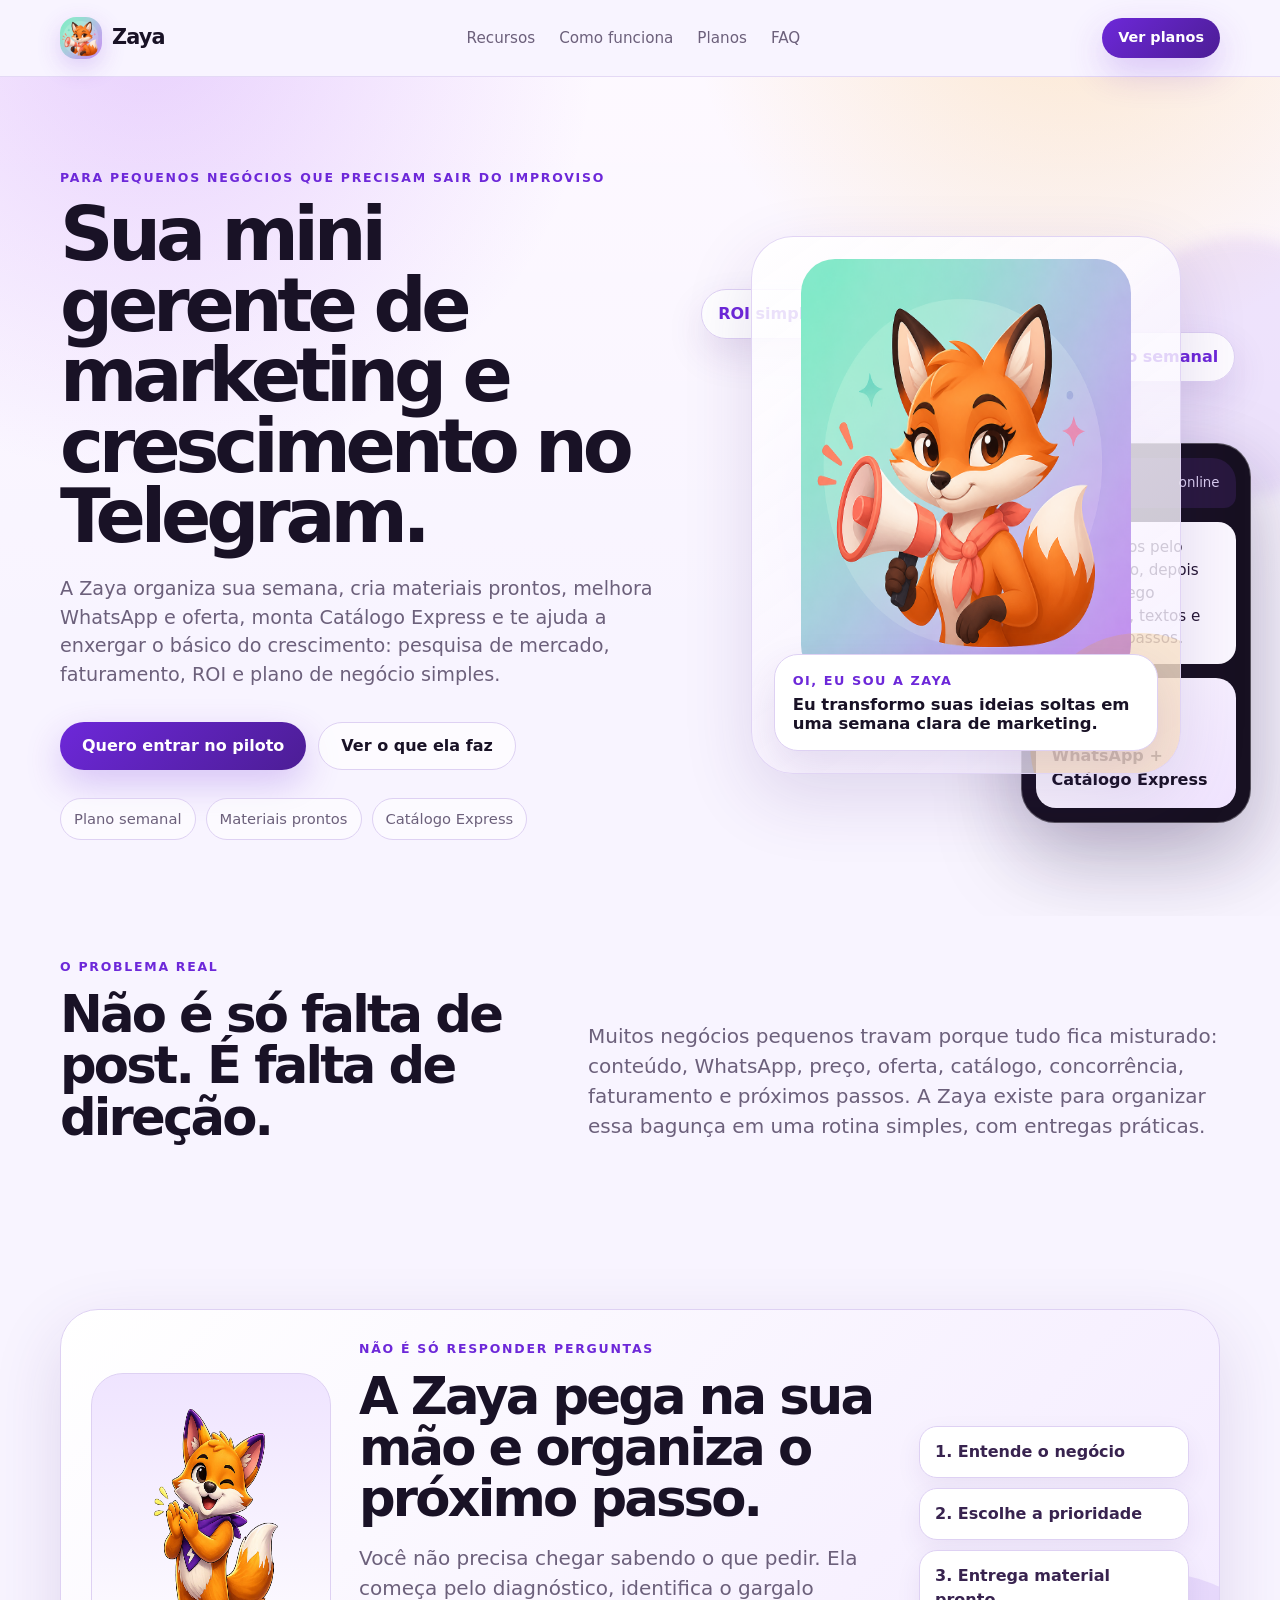
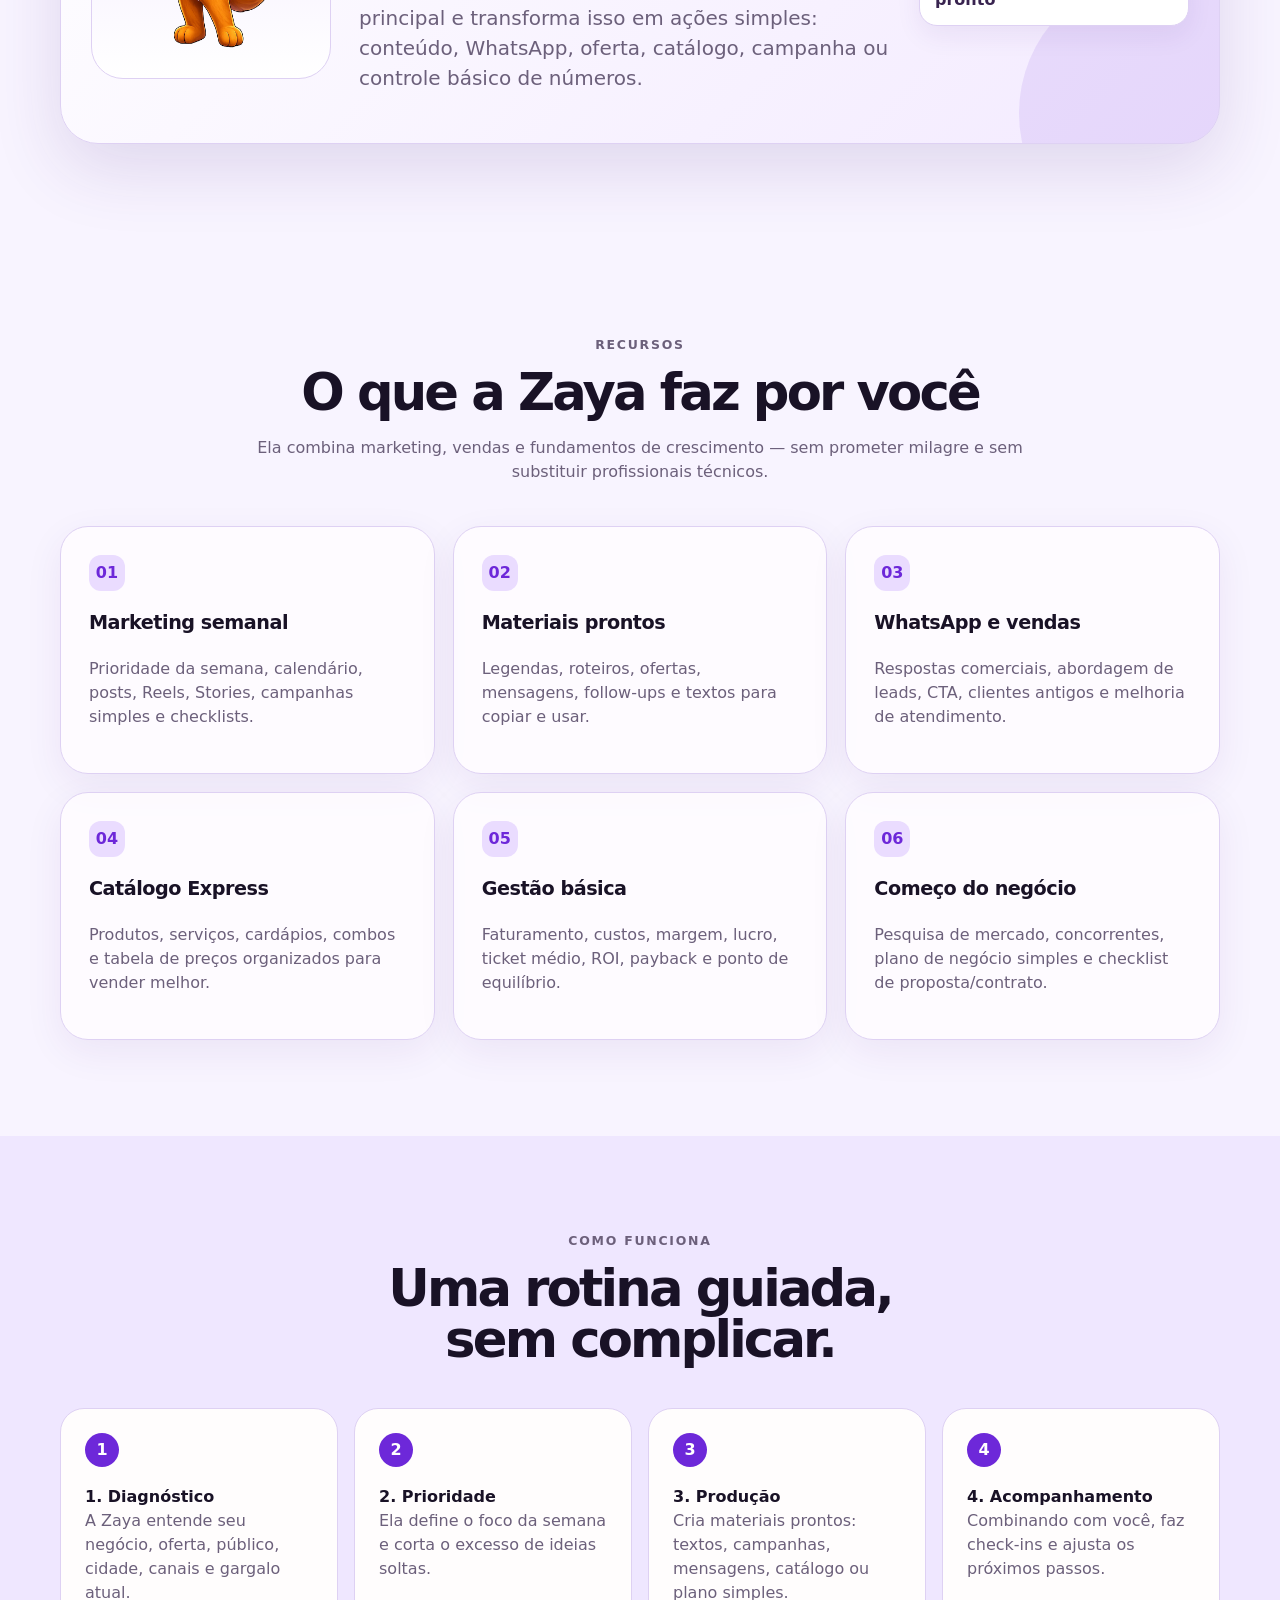
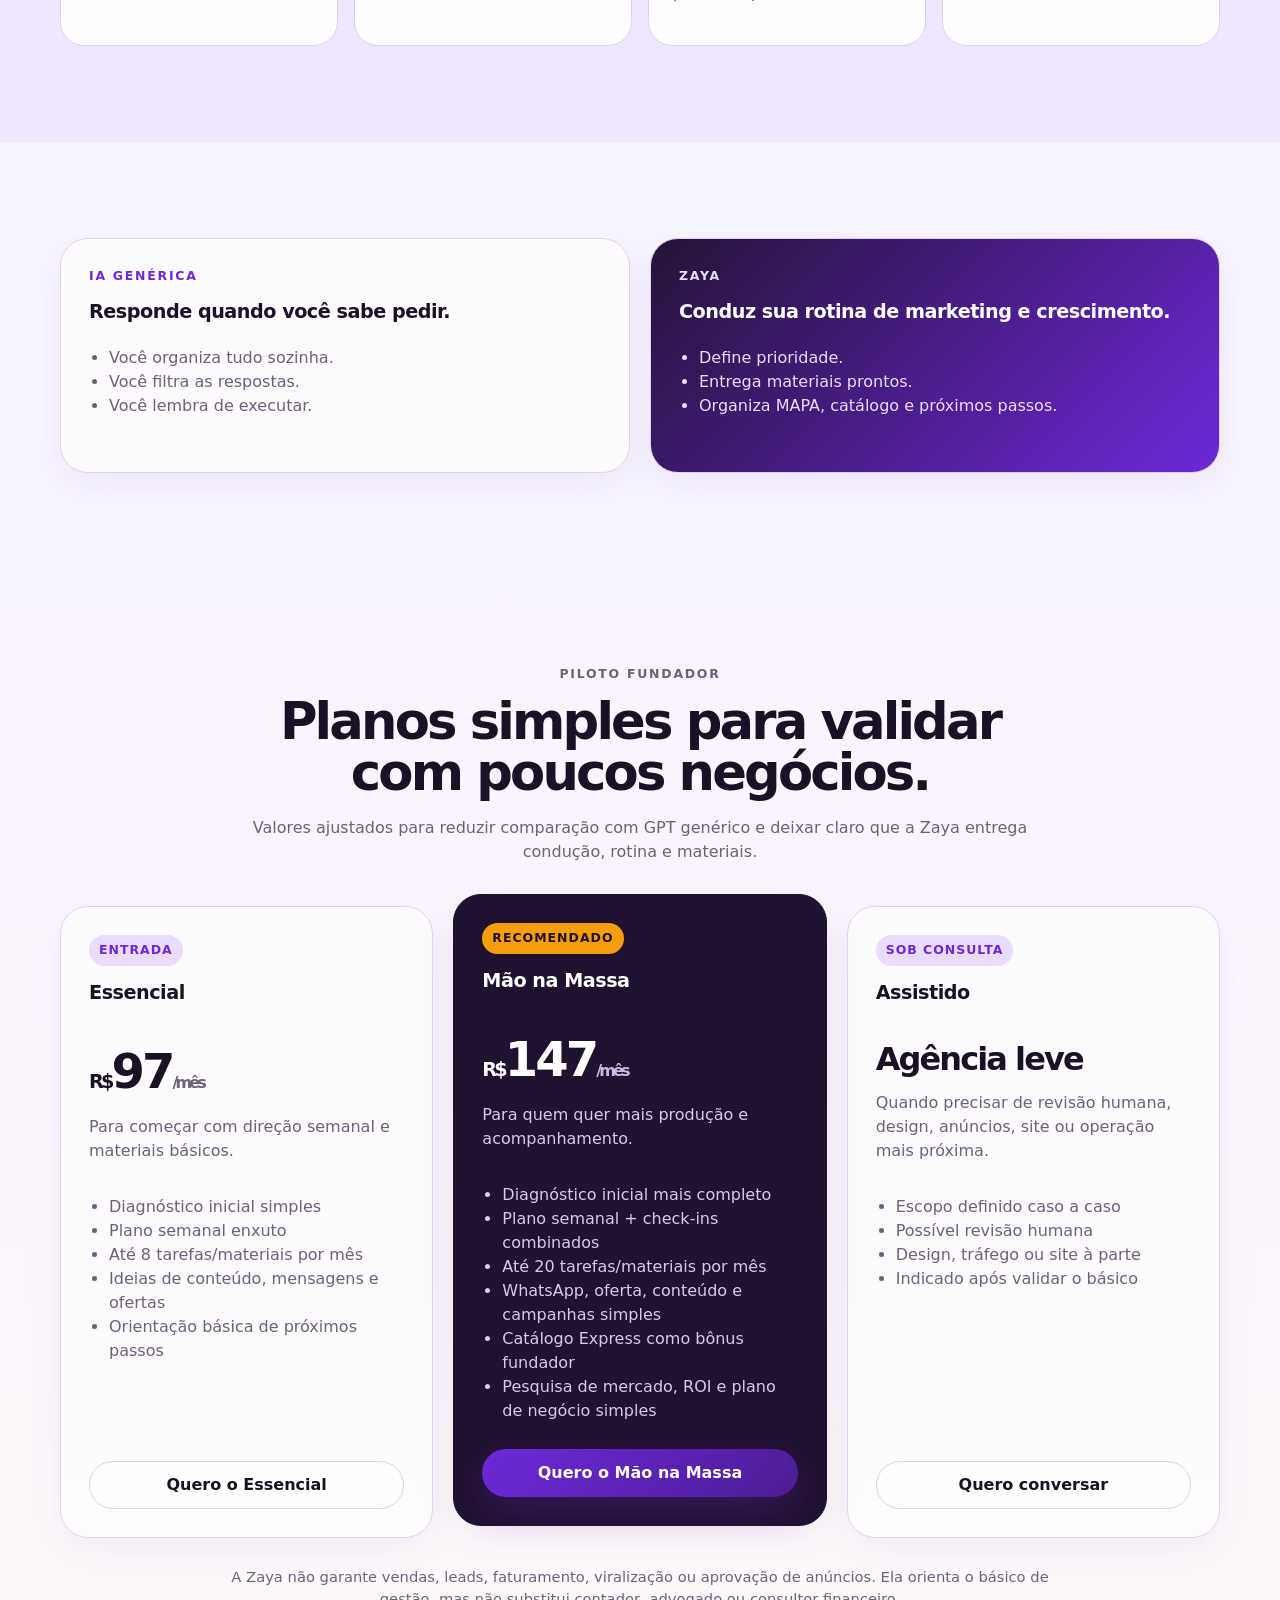
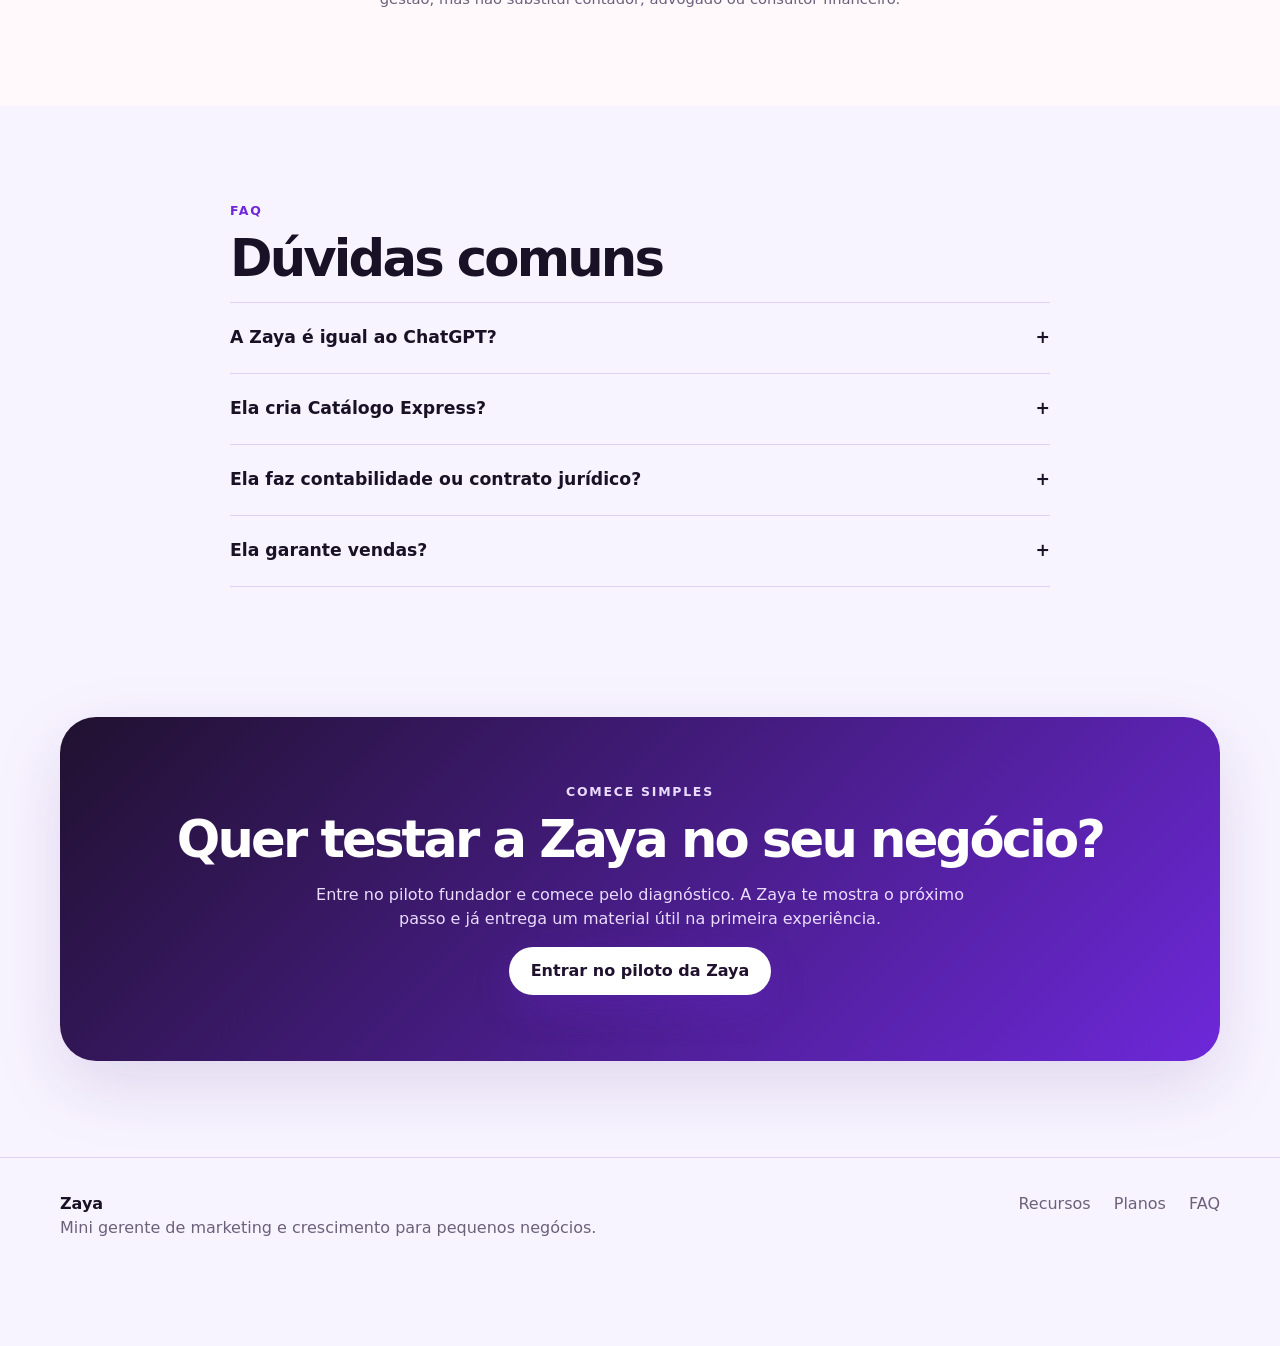
==== index.html @ c94f5b3f "V2 roxa com mascote Zaya" ====
<!doctype html>
<html lang="pt-BR">
<head>
  <meta charset="utf-8">
  <meta name="viewport" content="width=device-width, initial-scale=1">
  <title>Zaya | Mini gerente de marketing e crescimento</title>
  <meta name="description" content="Zaya é uma mini gerente de marketing e crescimento no Telegram para pequenos negócios: marketing semanal, materiais prontos, Catálogo Express, pesquisa de mercado, ROI, plano de negócio e próximos passos.">
  <meta name="robots" content="index, follow, max-image-preview:large">
  <link rel="canonical" href="https://zaya.agenciacavalheri.com.br/">
  <meta name="theme-color" content="#f7f2ff">
  <meta property="og:type" content="website">
  <meta property="og:title" content="Zaya | Mini gerente de marketing e crescimento">
  <meta property="og:description" content="Uma rotina guiada de marketing, vendas e crescimento para pequenos negócios — direto no Telegram.">
  <meta property="og:url" content="https://zaya.agenciacavalheri.com.br/">
  <meta property="og:image" content="https://zaya.agenciacavalheri.com.br/assets/zaya-avatar-raposa.png">
  <link rel="preload" href="styles.css" as="style">
  <link rel="stylesheet" href="styles.css">
  <script type="application/ld+json">
  {
    "@context": "https://schema.org",
    "@type": "Service",
    "name": "Zaya",
    "serviceType": "Mini gerente de marketing e crescimento para pequenos negócios",
    "provider": {"@type": "Organization", "name": "Agência Cavalheri"},
    "areaServed": "Brasil",
    "description": "Rotina guiada de marketing e crescimento no Telegram, com plano semanal, materiais prontos, Catálogo Express, pesquisa de mercado, ROI e plano de negócio simples.",
    "offers": [
      {"@type": "Offer", "name": "Zaya Essencial", "price": "97", "priceCurrency": "BRL", "category": "Assinatura mensal"},
      {"@type": "Offer", "name": "Zaya Mão na Massa", "price": "147", "priceCurrency": "BRL", "category": "Assinatura mensal"}
    ]
  }
  </script>
</head>
<body>
  <a class="skip-link" href="#conteudo">Pular para o conteúdo</a>

  <header class="header" data-header>
    <div class="shell nav">
      <a class="brand" href="#hero" aria-label="Zaya">
        <img src="assets/zaya-avatar-raposa.png" alt="Mascote da Zaya" width="42" height="42">
        <span>Zaya</span>
      </a>
      <nav class="desktop-nav" aria-label="Navegação principal">
        <a href="#recursos">Recursos</a>
        <a href="#como-funciona">Como funciona</a>
        <a href="#planos">Planos</a>
        <a href="#faq">FAQ</a>
      </nav>
      <a class="btn btn-small" href="#planos">Ver planos</a>
    </div>
  </header>

  <main id="conteudo">
    <section id="hero" class="hero section">
      <div class="shell hero-grid">
        <div class="hero-copy">
          <p class="eyebrow">Para pequenos negócios que precisam sair do improviso</p>
          <h1>Sua mini gerente de marketing e crescimento no Telegram.</h1>
          <p class="lead">A Zaya organiza sua semana, cria materiais prontos, melhora WhatsApp e oferta, monta Catálogo Express e te ajuda a enxergar o básico do crescimento: pesquisa de mercado, faturamento, ROI e plano de negócio simples.</p>
          <div class="actions">
            <a class="btn" href="#planos">Quero entrar no piloto</a>
            <a class="btn ghost" href="#recursos">Ver o que ela faz</a>
          </div>
          <div class="proof-row" aria-label="Diferenciais principais">
            <span>Plano semanal</span>
            <span>Materiais prontos</span>
            <span>Catálogo Express</span>
          </div>
        </div>

        <div class="product-card mascot-hero" aria-label="Zaya explicando como funciona">
          <div class="mascot-orbit" aria-hidden="true"></div>
          <div class="mascot-card">
            <img src="assets/zaya-avatar-raposa.png" alt="Mascote da Zaya, mini gerente de marketing" width="420" height="420">
            <div class="speech-card">
              <span>Oi, eu sou a Zaya</span>
              <strong>Eu transformo suas ideias soltas em uma semana clara de marketing.</strong>
            </div>
          </div>
          <div class="phone-frame mini-phone">
            <div class="phone-top"><span></span><strong>Zaya</strong><small>online</small></div>
            <div class="chat-bubble bot">Começamos pelo diagnóstico, depois eu te entrego prioridade, textos e próximos passos.</div>
            <div class="mini-panel">
              <p>Esta semana</p>
              <strong>Oferta + WhatsApp + Catálogo Express</strong>
            </div>
          </div>
          <div class="floating-pill one">ROI simples</div>
          <div class="floating-pill two">Plano semanal</div>
        </div>
      </div>
    </section>

    <section class="section problem">
      <div class="shell split">
        <div>
          <p class="eyebrow">O problema real</p>
          <h2>Não é só falta de post. É falta de direção.</h2>
        </div>
        <p class="section-text">Muitos negócios pequenos travam porque tudo fica misturado: conteúdo, WhatsApp, preço, oferta, catálogo, concorrência, faturamento e próximos passos. A Zaya existe para organizar essa bagunça em uma rotina simples, com entregas práticas.</p>
      </div>
    </section>

    <section class="section zaya-guide" aria-label="Zaya conduzindo o processo">
      <div class="shell guide-card">
        <div class="guide-mascot">
          <img src="assets/zaya-mascote-transparente.png" alt="Zaya apontando os próximos passos" width="280" height="280">
        </div>
        <div>
          <p class="eyebrow">Não é só responder perguntas</p>
          <h2>A Zaya pega na sua mão e organiza o próximo passo.</h2>
          <p class="section-text">Você não precisa chegar sabendo o que pedir. Ela começa pelo diagnóstico, identifica o gargalo principal e transforma isso em ações simples: conteúdo, WhatsApp, oferta, catálogo, campanha ou controle básico de números.</p>
        </div>
        <div class="guide-list">
          <span>1. Entende o negócio</span>
          <span>2. Escolhe a prioridade</span>
          <span>3. Entrega material pronto</span>
        </div>
      </div>
    </section>

    <section id="recursos" class="section">
      <div class="shell">
        <div class="section-head">
          <p class="eyebrow">Recursos</p>
          <h2>O que a Zaya faz por você</h2>
          <p>Ela combina marketing, vendas e fundamentos de crescimento — sem prometer milagre e sem substituir profissionais técnicos.</p>
        </div>
        <div class="feature-grid">
          <article><span>01</span><h3>Marketing semanal</h3><p>Prioridade da semana, calendário, posts, Reels, Stories, campanhas simples e checklists.</p></article>
          <article><span>02</span><h3>Materiais prontos</h3><p>Legendas, roteiros, ofertas, mensagens, follow-ups e textos para copiar e usar.</p></article>
          <article><span>03</span><h3>WhatsApp e vendas</h3><p>Respostas comerciais, abordagem de leads, CTA, clientes antigos e melhoria de atendimento.</p></article>
          <article><span>04</span><h3>Catálogo Express</h3><p>Produtos, serviços, cardápios, combos e tabela de preços organizados para vender melhor.</p></article>
          <article><span>05</span><h3>Gestão básica</h3><p>Faturamento, custos, margem, lucro, ticket médio, ROI, payback e ponto de equilíbrio.</p></article>
          <article><span>06</span><h3>Começo do negócio</h3><p>Pesquisa de mercado, concorrentes, plano de negócio simples e checklist de proposta/contrato.</p></article>
        </div>
      </div>
    </section>

    <section id="como-funciona" class="section soft">
      <div class="shell">
        <div class="section-head narrow">
          <p class="eyebrow">Como funciona</p>
          <h2>Uma rotina guiada, sem complicar.</h2>
        </div>
        <div class="timeline">
          <div><strong>1. Diagnóstico</strong><p>A Zaya entende seu negócio, oferta, público, cidade, canais e gargalo atual.</p></div>
          <div><strong>2. Prioridade</strong><p>Ela define o foco da semana e corta o excesso de ideias soltas.</p></div>
          <div><strong>3. Produção</strong><p>Cria materiais prontos: textos, campanhas, mensagens, catálogo ou plano simples.</p></div>
          <div><strong>4. Acompanhamento</strong><p>Combinando com você, faz check-ins e ajusta os próximos passos.</p></div>
        </div>
      </div>
    </section>

    <section class="section compare-section">
      <div class="shell compare-grid">
        <div class="compare-card muted">
          <p class="eyebrow">IA genérica</p>
          <h3>Responde quando você sabe pedir.</h3>
          <ul>
            <li>Você organiza tudo sozinha.</li>
            <li>Você filtra as respostas.</li>
            <li>Você lembra de executar.</li>
          </ul>
        </div>
        <div class="compare-card accent">
          <p class="eyebrow">Zaya</p>
          <h3>Conduz sua rotina de marketing e crescimento.</h3>
          <ul>
            <li>Define prioridade.</li>
            <li>Entrega materiais prontos.</li>
            <li>Organiza MAPA, catálogo e próximos passos.</li>
          </ul>
        </div>
      </div>
    </section>

    <section id="planos" class="section plans">
      <div class="shell">
        <div class="section-head">
          <p class="eyebrow">Piloto fundador</p>
          <h2>Planos simples para validar com poucos negócios.</h2>
          <p>Valores ajustados para reduzir comparação com GPT genérico e deixar claro que a Zaya entrega condução, rotina e materiais.</p>
        </div>
        <div class="pricing-grid">
          <article class="price-card">
            <p class="tag">Entrada</p>
            <h3>Essencial</h3>
            <p class="price"><span>R$</span>97<small>/mês</small></p>
            <p class="desc">Para começar com direção semanal e materiais básicos.</p>
            <ul>
              <li>Diagnóstico inicial simples</li>
              <li>Plano semanal enxuto</li>
              <li>Até 8 tarefas/materiais por mês</li>
              <li>Ideias de conteúdo, mensagens e ofertas</li>
              <li>Orientação básica de próximos passos</li>
            </ul>
            <a class="btn ghost full" href="https://www.asaas.com/c/bhyeyz9qywlgycwf" data-plan="essencial">Quero o Essencial</a>
          </article>

          <article class="price-card featured">
            <p class="tag">Recomendado</p>
            <h3>Mão na Massa</h3>
            <p class="price"><span>R$</span>147<small>/mês</small></p>
            <p class="desc">Para quem quer mais produção e acompanhamento.</p>
            <ul>
              <li>Diagnóstico inicial mais completo</li>
              <li>Plano semanal + check-ins combinados</li>
              <li>Até 20 tarefas/materiais por mês</li>
              <li>WhatsApp, oferta, conteúdo e campanhas simples</li>
              <li>Catálogo Express como bônus fundador</li>
              <li>Pesquisa de mercado, ROI e plano de negócio simples</li>
            </ul>
            <a class="btn full" href="https://www.asaas.com/c/weqsu34cctbdsboy" data-plan="mao-na-massa">Quero o Mão na Massa</a>
          </article>

          <article class="price-card">
            <p class="tag">Sob consulta</p>
            <h3>Assistido</h3>
            <p class="price custom">Agência leve</p>
            <p class="desc">Quando precisar de revisão humana, design, anúncios, site ou operação mais próxima.</p>
            <ul>
              <li>Escopo definido caso a caso</li>
              <li>Possível revisão humana</li>
              <li>Design, tráfego ou site à parte</li>
              <li>Indicado após validar o básico</li>
            </ul>
            <a class="btn ghost full" href="https://t.me/ZayaMarketingBot" data-plan="assistido">Quero conversar</a>
          </article>
        </div>
        <p class="legal-note">A Zaya não garante vendas, leads, faturamento, viralização ou aprovação de anúncios. Ela orienta o básico de gestão, mas não substitui contador, advogado ou consultor financeiro.</p>
      </div>
    </section>

    <section id="faq" class="section faq">
      <div class="shell narrow">
        <p class="eyebrow">FAQ</p>
        <h2>Dúvidas comuns</h2>
        <div class="faq-list">
          <button class="faq-q" aria-expanded="false">A Zaya é igual ao ChatGPT?<span>+</span></button>
          <div class="faq-a"><p>Não. O GPT responde. A Zaya conduz: organiza prioridades, cria materiais prontos, mantém o MAPA do negócio e acompanha próximos passos.</p></div>
          <button class="faq-q" aria-expanded="false">Ela cria Catálogo Express?<span>+</span></button>
          <div class="faq-a"><p>Sim. Ela organiza produtos, serviços, cardápios ou combos com base nas informações reais que você enviar. Não inventa produto, preço, foto ou desconto.</p></div>
          <button class="faq-q" aria-expanded="false">Ela faz contabilidade ou contrato jurídico?<span>+</span></button>
          <div class="faq-a"><p>Não substitui contador ou advogado. Ela explica o básico, monta checklists e ajuda você a saber o que confirmar com um profissional.</p></div>
          <button class="faq-q" aria-expanded="false">Ela garante vendas?<span>+</span></button>
          <div class="faq-a"><p>Não. Ela melhora clareza, organização e execução, mas resultados dependem de mercado, oferta, atendimento, preço e constância.</p></div>
        </div>
      </div>
    </section>

    <section class="section final">
      <div class="shell final-box">
        <p class="eyebrow">Comece simples</p>
        <h2>Quer testar a Zaya no seu negócio?</h2>
        <p>Entre no piloto fundador e comece pelo diagnóstico. A Zaya te mostra o próximo passo e já entrega um material útil na primeira experiência.</p>
        <a class="btn" href="https://t.me/ZayaMarketingBot">Entrar no piloto da Zaya</a>
      </div>
    </section>
  </main>

  <footer class="footer">
    <div class="shell footer-grid">
      <div>
        <strong>Zaya</strong>
        <p>Mini gerente de marketing e crescimento para pequenos negócios.</p>
      </div>
      <div>
        <a href="#recursos">Recursos</a>
        <a href="#planos">Planos</a>
        <a href="#faq">FAQ</a>
      </div>
    </div>
  </footer>

  <div class="mobile-cta">
    <a class="btn" href="#planos">Ver planos da Zaya</a>
  </div>

  <script src="script.js" defer></script>
</body>
</html>
---- styles.css ----
:root{
  --bg:#f8f4ff;
  --surface:#fffdfd;
  --surface-2:#efe7ff;
  --ink:#191226;
  --muted:#6c607b;
  --line:#ded1f3;
  --accent:#6d28d9;
  --accent-2:#a855f7;
  --accent-3:#f59e0b;
  --sage:#4f7c66;
  --rose:#d946ef;
  --shadow:0 24px 70px rgba(72,35,130,.14);
  --radius:28px;
  --radius-sm:18px;
  --max:1160px;
}
*{box-sizing:border-box}
html{scroll-behavior:smooth}
body{margin:0;background:var(--bg);color:var(--ink);font-family:Inter,ui-sans-serif,system-ui,-apple-system,BlinkMacSystemFont,"Segoe UI",sans-serif;line-height:1.5;-webkit-font-smoothing:antialiased}
a{color:inherit;text-decoration:none}
img{max-width:100%;display:block}.skip-link{position:absolute;left:-999px;top:10px;background:#fff;padding:10px;z-index:99}.skip-link:focus{left:10px}
.shell{width:min(var(--max),calc(100% - 40px));margin-inline:auto}.section{padding:96px 0}.header{position:sticky;top:0;z-index:30;background:rgba(248,244,255,.86);backdrop-filter:blur(18px);border-bottom:1px solid rgba(222,209,243,.78)}
.nav{height:76px;display:flex;align-items:center;justify-content:space-between;gap:22px}.brand{display:flex;align-items:center;gap:10px;font-weight:850;letter-spacing:-.04em;font-size:1.3rem}.brand img{border-radius:16px;box-shadow:0 8px 24px rgba(109,40,217,.20)}
.desktop-nav{display:flex;gap:24px;color:var(--muted);font-size:.95rem}.desktop-nav a:hover{color:var(--ink)}.btn{display:inline-flex;align-items:center;justify-content:center;min-height:48px;padding:0 22px;border-radius:999px;background:linear-gradient(135deg,var(--accent),#4c1d95);color:#fff;font-weight:780;box-shadow:0 14px 36px rgba(109,40,217,.24);transition:.2s ease}.btn:hover{transform:translateY(-2px);box-shadow:0 18px 46px rgba(109,40,217,.30)}.btn.ghost{background:rgba(255,255,255,.70);color:var(--ink);border:1px solid var(--line);box-shadow:none}.btn-small{min-height:40px;padding-inline:16px;font-size:.9rem}.btn.full{width:100%}
.hero{position:relative;padding:92px 0 76px;overflow:hidden}.hero:before{content:"";position:absolute;inset:-22% -10% auto -10%;height:760px;background:radial-gradient(circle at 18% 18%,rgba(168,85,247,.24),transparent 32%),radial-gradient(circle at 78% 10%,rgba(245,158,11,.20),transparent 28%),linear-gradient(180deg,#fffaff,rgba(248,244,255,0));z-index:-1}.hero:after{content:"";position:absolute;right:-90px;top:160px;width:260px;height:260px;border-radius:999px;background:rgba(109,40,217,.09);filter:blur(8px);z-index:-1}.hero-grid{display:grid;grid-template-columns:1.02fr .86fr;gap:48px;align-items:center}.eyebrow{text-transform:uppercase;letter-spacing:.14em;font-size:.78rem;font-weight:850;color:var(--accent)}h1,h2,h3,p{margin-top:0}h1{font-size:clamp(2.75rem,5.8vw,5.05rem);line-height:.95;letter-spacing:-.07em;margin-bottom:22px}h2{font-size:clamp(2rem,4vw,3.65rem);line-height:1;letter-spacing:-.055em;margin-bottom:18px}h3{font-size:1.2rem;letter-spacing:-.025em}.lead{font-size:1.2rem;color:var(--muted);max-width:690px}.actions{display:flex;gap:12px;flex-wrap:wrap;margin:32px 0 28px}.proof-row{display:flex;gap:10px;flex-wrap:wrap}.proof-row span{border:1px solid var(--line);background:rgba(255,255,255,.62);border-radius:999px;padding:9px 13px;color:var(--muted);font-size:.92rem}
.product-card{position:relative;min-height:540px;display:grid;place-items:center}.mascot-hero{isolation:isolate}.mascot-orbit{position:absolute;width:430px;height:430px;border-radius:999px;background:radial-gradient(circle,rgba(168,85,247,.20),rgba(109,40,217,.07) 55%,transparent 70%);z-index:-1}.mascot-card{position:relative;z-index:2;width:min(430px,100%);border:1px solid rgba(222,209,243,.9);background:linear-gradient(145deg,rgba(255,255,255,.88),rgba(246,239,255,.78));border-radius:42px;padding:22px 22px 94px;box-shadow:var(--shadow);overflow:hidden}.mascot-card:before{content:"";position:absolute;inset:auto -70px -80px auto;width:220px;height:220px;background:rgba(245,158,11,.18);border-radius:999px}.mascot-card img{width:min(330px,86%);margin:0 auto;border-radius:34px}.speech-card{position:absolute;z-index:4;left:22px;right:22px;bottom:22px;background:#fff;border:1px solid var(--line);border-radius:24px;padding:16px 18px;box-shadow:0 18px 44px rgba(72,35,130,.12)}.speech-card span{display:block;font-size:.8rem;font-weight:900;text-transform:uppercase;letter-spacing:.12em;color:var(--accent);margin-bottom:4px}.speech-card strong{display:block;line-height:1.18;font-size:1.03rem}.phone-frame{width:min(335px,100%);border-radius:42px;background:#171021;padding:18px;box-shadow:var(--shadow),0 35px 90px rgba(25,18,38,.22);border:1px solid rgba(255,255,255,.28)}.mini-phone{position:absolute;z-index:1;right:-6%;bottom:-9%;width:230px;border-radius:34px;padding:14px}.phone-top{height:50px;background:#28183d;border-radius:24px 24px 12px 12px;color:#fff;display:flex;align-items:center;gap:8px;padding:0 16px}.phone-top span{width:10px;height:10px;border-radius:99px;background:#9fffcb}.phone-top small{margin-left:auto;color:#d9cdf0}.chat-bubble{padding:14px 16px;border-radius:18px;margin:14px 0;font-size:.95rem}.chat-bubble.bot{background:#fbf7ff;color:#241633;border-bottom-left-radius:6px}.chat-bubble.user{background:var(--accent);color:#fff;margin-left:64px;border-bottom-right-radius:6px}.mini-panel{background:linear-gradient(135deg,#fff,#f0e3ff);padding:16px;border-radius:20px;margin-top:14px}.mini-panel p{color:var(--muted);margin-bottom:2px}.mini-panel strong{font-size:1rem}.floating-pill{position:absolute;background:rgba(255,255,255,.88);border:1px solid var(--line);box-shadow:0 16px 38px rgba(72,35,130,.12);border-radius:999px;padding:12px 16px;font-weight:850;color:var(--accent)}.floating-pill.one{left:-2%;top:10%}.floating-pill.two{right:-3%;top:18%}
.split{display:grid;grid-template-columns:.75fr 1fr;gap:54px;align-items:end}.section-text{font-size:1.25rem;color:var(--muted)}.problem{padding-top:42px}.section-head{text-align:center;max-width:780px;margin:0 auto 42px}.section-head p{color:var(--muted)}.section-head.narrow{max-width:620px}
.zaya-guide{padding-top:52px}.guide-card{display:grid;grid-template-columns:240px 1fr 270px;gap:28px;align-items:center;background:linear-gradient(135deg,#fff,#f3eaff);border:1px solid var(--line);border-radius:38px;padding:30px;box-shadow:var(--shadow);position:relative;overflow:hidden}.guide-card:after{content:"";position:absolute;right:-80px;bottom:-110px;width:280px;height:280px;background:rgba(109,40,217,.10);border-radius:999px}.guide-mascot{position:relative;z-index:1;background:linear-gradient(180deg,#efe4ff,#fff);border:1px solid var(--line);border-radius:32px;padding:12px}.guide-mascot img{border-radius:24px}.guide-card>div{position:relative;z-index:1}.guide-list{display:grid;gap:10px}.guide-list span{background:#fff;border:1px solid var(--line);border-radius:18px;padding:13px 15px;font-weight:850;color:#38234f;box-shadow:0 10px 26px rgba(72,35,130,.07)}
.feature-grid{display:grid;grid-template-columns:repeat(3,1fr);gap:18px}.feature-grid article,.compare-card,.price-card{background:rgba(255,253,255,.82);border:1px solid var(--line);border-radius:var(--radius);padding:28px;box-shadow:0 12px 38px rgba(72,35,130,.07)}.feature-grid span{display:inline-flex;width:36px;height:36px;border-radius:12px;background:#eadcff;color:var(--accent);align-items:center;justify-content:center;font-weight:900;margin-bottom:18px}.feature-grid p,.timeline p,.compare-card li,.price-card li,.desc,.legal-note,.faq-a,.footer p{color:var(--muted)}
.soft{background:var(--surface-2)}.timeline{display:grid;grid-template-columns:repeat(4,1fr);gap:16px;counter-reset:step}.timeline div{background:var(--surface);border:1px solid var(--line);border-radius:24px;padding:24px;position:relative}.timeline div:before{counter-increment:step;content:counter(step);display:flex;width:34px;height:34px;border-radius:99px;background:var(--accent);color:#fff;align-items:center;justify-content:center;font-weight:850;margin-bottom:18px}.compare-grid{display:grid;grid-template-columns:1fr 1fr;gap:20px}.compare-card ul,.price-card ul{padding-left:20px;margin-bottom:26px}.compare-card.accent{background:linear-gradient(135deg,#241337,#6d28d9);color:#fff}.compare-card.accent .eyebrow,.compare-card.accent li{color:#eadcff}.plans{background:linear-gradient(180deg,#f8f4ff,#fff9fb)}.pricing-grid{display:grid;grid-template-columns:repeat(3,1fr);gap:20px;align-items:stretch}.price-card{display:flex;flex-direction:column}.price-card.featured{background:#20112f;color:#fff;transform:translateY(-12px);border-color:#20112f}.price-card.featured .desc,.price-card.featured li{color:#d9c8ee}.price-card.featured .tag{background:var(--accent-3);color:#20112f}.tag{display:inline-flex;width:max-content;border-radius:999px;background:#eadcff;color:var(--accent);padding:6px 10px;font-size:.78rem;font-weight:900;text-transform:uppercase;letter-spacing:.08em}.price{font-size:3rem;font-weight:900;letter-spacing:-.06em;margin:8px 0}.price span{font-size:1.2rem}.price small{font-size:1rem;color:var(--muted)}.price.custom{font-size:2rem}.price-card.featured .price small{color:#ccb8e6}.price-card .btn{margin-top:auto}.legal-note{text-align:center;max-width:840px;margin:28px auto 0;font-size:.92rem}.faq .narrow{max-width:820px}.faq-list{border-top:1px solid var(--line)}.faq-q{width:100%;background:transparent;border:0;border-bottom:1px solid var(--line);padding:22px 0;text-align:left;font:inherit;font-weight:850;font-size:1.08rem;color:var(--ink);display:flex;justify-content:space-between;cursor:pointer}.faq-a{display:none;padding:0 0 22px}.faq-q[aria-expanded="true"]+.faq-a{display:block}.final{padding-top:34px}.final-box{text-align:center;background:linear-gradient(135deg,#20112f,#6d28d9);color:#fff;border-radius:36px;padding:66px 28px;box-shadow:var(--shadow)}.final-box p{color:#eadcff;max-width:660px;margin-left:auto;margin-right:auto}.final-box .btn{background:#fff;color:#20112f}.footer{padding:34px 0 90px;border-top:1px solid var(--line)}.footer-grid{display:flex;justify-content:space-between;gap:24px}.footer a{display:inline-block;margin-left:18px;color:var(--muted)}.mobile-cta{display:none}
@media (max-width:1100px){.floating-pill{display:none}.mini-phone{right:-2%;bottom:-10%}}
@media (max-width:920px){.desktop-nav{display:none}.hero{padding-top:74px}.hero-grid,.split,.compare-grid,.pricing-grid{grid-template-columns:1fr}.feature-grid{grid-template-columns:1fr 1fr}.timeline{grid-template-columns:1fr 1fr}.product-card{min-height:560px}.guide-card{grid-template-columns:1fr;text-align:left}.guide-mascot{max-width:220px}.price-card.featured{transform:none}.section{padding:68px 0}h1{font-size:3.3rem}.footer-grid{display:block}.footer a{margin:12px 18px 0 0}.mobile-cta{display:block;position:fixed;left:0;right:0;bottom:0;padding:12px 18px;background:rgba(248,244,255,.92);backdrop-filter:blur(16px);border-top:1px solid var(--line);z-index:40}.mobile-cta .btn{width:100%}}
@media (max-width:620px){.shell{width:min(100% - 28px,var(--max))}.nav{height:66px}.btn-small{display:none}h1{font-size:2.45rem}.lead{font-size:1.05rem}.actions .btn{width:100%}.feature-grid,.timeline{grid-template-columns:1fr}.phone-frame{border-radius:34px}.mini-phone{position:relative;right:auto;bottom:auto;width:100%;margin-top:14px}.mascot-card{padding-bottom:116px}.section-head{text-align:left}.product-card{margin-top:8px;min-height:auto}.guide-card{border-radius:28px;padding:20px}.final-box{border-radius:28px;padding:42px 20px}.section{padding:56px 0}}
---- styles.css ----
:root{
  --bg:#f8f4ff;
  --surface:#fffdfd;
  --surface-2:#efe7ff;
  --ink:#191226;
  --muted:#6c607b;
  --line:#ded1f3;
  --accent:#6d28d9;
  --accent-2:#a855f7;
  --accent-3:#f59e0b;
  --sage:#4f7c66;
  --rose:#d946ef;
  --shadow:0 24px 70px rgba(72,35,130,.14);
  --radius:28px;
  --radius-sm:18px;
  --max:1160px;
}
*{box-sizing:border-box}
html{scroll-behavior:smooth}
body{margin:0;background:var(--bg);color:var(--ink);font-family:Inter,ui-sans-serif,system-ui,-apple-system,BlinkMacSystemFont,"Segoe UI",sans-serif;line-height:1.5;-webkit-font-smoothing:antialiased}
a{color:inherit;text-decoration:none}
img{max-width:100%;display:block}.skip-link{position:absolute;left:-999px;top:10px;background:#fff;padding:10px;z-index:99}.skip-link:focus{left:10px}
.shell{width:min(var(--max),calc(100% - 40px));margin-inline:auto}.section{padding:96px 0}.header{position:sticky;top:0;z-index:30;background:rgba(248,244,255,.86);backdrop-filter:blur(18px);border-bottom:1px solid rgba(222,209,243,.78)}
.nav{height:76px;display:flex;align-items:center;justify-content:space-between;gap:22px}.brand{display:flex;align-items:center;gap:10px;font-weight:850;letter-spacing:-.04em;font-size:1.3rem}.brand img{border-radius:16px;box-shadow:0 8px 24px rgba(109,40,217,.20)}
.desktop-nav{display:flex;gap:24px;color:var(--muted);font-size:.95rem}.desktop-nav a:hover{color:var(--ink)}.btn{display:inline-flex;align-items:center;justify-content:center;min-height:48px;padding:0 22px;border-radius:999px;background:linear-gradient(135deg,var(--accent),#4c1d95);color:#fff;font-weight:780;box-shadow:0 14px 36px rgba(109,40,217,.24);transition:.2s ease}.btn:hover{transform:translateY(-2px);box-shadow:0 18px 46px rgba(109,40,217,.30)}.btn.ghost{background:rgba(255,255,255,.70);color:var(--ink);border:1px solid var(--line);box-shadow:none}.btn-small{min-height:40px;padding-inline:16px;font-size:.9rem}.btn.full{width:100%}
.hero{position:relative;padding:92px 0 76px;overflow:hidden}.hero:before{content:"";position:absolute;inset:-22% -10% auto -10%;height:760px;background:radial-gradient(circle at 18% 18%,rgba(168,85,247,.24),transparent 32%),radial-gradient(circle at 78% 10%,rgba(245,158,11,.20),transparent 28%),linear-gradient(180deg,#fffaff,rgba(248,244,255,0));z-index:-1}.hero:after{content:"";position:absolute;right:-90px;top:160px;width:260px;height:260px;border-radius:999px;background:rgba(109,40,217,.09);filter:blur(8px);z-index:-1}.hero-grid{display:grid;grid-template-columns:1.02fr .86fr;gap:48px;align-items:center}.eyebrow{text-transform:uppercase;letter-spacing:.14em;font-size:.78rem;font-weight:850;color:var(--accent)}h1,h2,h3,p{margin-top:0}h1{font-size:clamp(2.75rem,5.8vw,5.05rem);line-height:.95;letter-spacing:-.07em;margin-bottom:22px}h2{font-size:clamp(2rem,4vw,3.65rem);line-height:1;letter-spacing:-.055em;margin-bottom:18px}h3{font-size:1.2rem;letter-spacing:-.025em}.lead{font-size:1.2rem;color:var(--muted);max-width:690px}.actions{display:flex;gap:12px;flex-wrap:wrap;margin:32px 0 28px}.proof-row{display:flex;gap:10px;flex-wrap:wrap}.proof-row span{border:1px solid var(--line);background:rgba(255,255,255,.62);border-radius:999px;padding:9px 13px;color:var(--muted);font-size:.92rem}
.product-card{position:relative;min-height:540px;display:grid;place-items:center}.mascot-hero{isolation:isolate}.mascot-orbit{position:absolute;width:430px;height:430px;border-radius:999px;background:radial-gradient(circle,rgba(168,85,247,.20),rgba(109,40,217,.07) 55%,transparent 70%);z-index:-1}.mascot-card{position:relative;z-index:2;width:min(430px,100%);border:1px solid rgba(222,209,243,.9);background:linear-gradient(145deg,rgba(255,255,255,.88),rgba(246,239,255,.78));border-radius:42px;padding:22px 22px 94px;box-shadow:var(--shadow);overflow:hidden}.mascot-card:before{content:"";position:absolute;inset:auto -70px -80px auto;width:220px;height:220px;background:rgba(245,158,11,.18);border-radius:999px}.mascot-card img{width:min(330px,86%);margin:0 auto;border-radius:34px}.speech-card{position:absolute;z-index:4;left:22px;right:22px;bottom:22px;background:#fff;border:1px solid var(--line);border-radius:24px;padding:16px 18px;box-shadow:0 18px 44px rgba(72,35,130,.12)}.speech-card span{display:block;font-size:.8rem;font-weight:900;text-transform:uppercase;letter-spacing:.12em;color:var(--accent);margin-bottom:4px}.speech-card strong{display:block;line-height:1.18;font-size:1.03rem}.phone-frame{width:min(335px,100%);border-radius:42px;background:#171021;padding:18px;box-shadow:var(--shadow),0 35px 90px rgba(25,18,38,.22);border:1px solid rgba(255,255,255,.28)}.mini-phone{position:absolute;z-index:1;right:-6%;bottom:-9%;width:230px;border-radius:34px;padding:14px}.phone-top{height:50px;background:#28183d;border-radius:24px 24px 12px 12px;color:#fff;display:flex;align-items:center;gap:8px;padding:0 16px}.phone-top span{width:10px;height:10px;border-radius:99px;background:#9fffcb}.phone-top small{margin-left:auto;color:#d9cdf0}.chat-bubble{padding:14px 16px;border-radius:18px;margin:14px 0;font-size:.95rem}.chat-bubble.bot{background:#fbf7ff;color:#241633;border-bottom-left-radius:6px}.chat-bubble.user{background:var(--accent);color:#fff;margin-left:64px;border-bottom-right-radius:6px}.mini-panel{background:linear-gradient(135deg,#fff,#f0e3ff);padding:16px;border-radius:20px;margin-top:14px}.mini-panel p{color:var(--muted);margin-bottom:2px}.mini-panel strong{font-size:1rem}.floating-pill{position:absolute;background:rgba(255,255,255,.88);border:1px solid var(--line);box-shadow:0 16px 38px rgba(72,35,130,.12);border-radius:999px;padding:12px 16px;font-weight:850;color:var(--accent)}.floating-pill.one{left:-2%;top:10%}.floating-pill.two{right:-3%;top:18%}
.split{display:grid;grid-template-columns:.75fr 1fr;gap:54px;align-items:end}.section-text{font-size:1.25rem;color:var(--muted)}.problem{padding-top:42px}.section-head{text-align:center;max-width:780px;margin:0 auto 42px}.section-head p{color:var(--muted)}.section-head.narrow{max-width:620px}
.zaya-guide{padding-top:52px}.guide-card{display:grid;grid-template-columns:240px 1fr 270px;gap:28px;align-items:center;background:linear-gradient(135deg,#fff,#f3eaff);border:1px solid var(--line);border-radius:38px;padding:30px;box-shadow:var(--shadow);position:relative;overflow:hidden}.guide-card:after{content:"";position:absolute;right:-80px;bottom:-110px;width:280px;height:280px;background:rgba(109,40,217,.10);border-radius:999px}.guide-mascot{position:relative;z-index:1;background:linear-gradient(180deg,#efe4ff,#fff);border:1px solid var(--line);border-radius:32px;padding:12px}.guide-mascot img{border-radius:24px}.guide-card>div{position:relative;z-index:1}.guide-list{display:grid;gap:10px}.guide-list span{background:#fff;border:1px solid var(--line);border-radius:18px;padding:13px 15px;font-weight:850;color:#38234f;box-shadow:0 10px 26px rgba(72,35,130,.07)}
.feature-grid{display:grid;grid-template-columns:repeat(3,1fr);gap:18px}.feature-grid article,.compare-card,.price-card{background:rgba(255,253,255,.82);border:1px solid var(--line);border-radius:var(--radius);padding:28px;box-shadow:0 12px 38px rgba(72,35,130,.07)}.feature-grid span{display:inline-flex;width:36px;height:36px;border-radius:12px;background:#eadcff;color:var(--accent);align-items:center;justify-content:center;font-weight:900;margin-bottom:18px}.feature-grid p,.timeline p,.compare-card li,.price-card li,.desc,.legal-note,.faq-a,.footer p{color:var(--muted)}
.soft{background:var(--surface-2)}.timeline{display:grid;grid-template-columns:repeat(4,1fr);gap:16px;counter-reset:step}.timeline div{background:var(--surface);border:1px solid var(--line);border-radius:24px;padding:24px;position:relative}.timeline div:before{counter-increment:step;content:counter(step);display:flex;width:34px;height:34px;border-radius:99px;background:var(--accent);color:#fff;align-items:center;justify-content:center;font-weight:850;margin-bottom:18px}.compare-grid{display:grid;grid-template-columns:1fr 1fr;gap:20px}.compare-card ul,.price-card ul{padding-left:20px;margin-bottom:26px}.compare-card.accent{background:linear-gradient(135deg,#241337,#6d28d9);color:#fff}.compare-card.accent .eyebrow,.compare-card.accent li{color:#eadcff}.plans{background:linear-gradient(180deg,#f8f4ff,#fff9fb)}.pricing-grid{display:grid;grid-template-columns:repeat(3,1fr);gap:20px;align-items:stretch}.price-card{display:flex;flex-direction:column}.price-card.featured{background:#20112f;color:#fff;transform:translateY(-12px);border-color:#20112f}.price-card.featured .desc,.price-card.featured li{color:#d9c8ee}.price-card.featured .tag{background:var(--accent-3);color:#20112f}.tag{display:inline-flex;width:max-content;border-radius:999px;background:#eadcff;color:var(--accent);padding:6px 10px;font-size:.78rem;font-weight:900;text-transform:uppercase;letter-spacing:.08em}.price{font-size:3rem;font-weight:900;letter-spacing:-.06em;margin:8px 0}.price span{font-size:1.2rem}.price small{font-size:1rem;color:var(--muted)}.price.custom{font-size:2rem}.price-card.featured .price small{color:#ccb8e6}.price-card .btn{margin-top:auto}.legal-note{text-align:center;max-width:840px;margin:28px auto 0;font-size:.92rem}.faq .narrow{max-width:820px}.faq-list{border-top:1px solid var(--line)}.faq-q{width:100%;background:transparent;border:0;border-bottom:1px solid var(--line);padding:22px 0;text-align:left;font:inherit;font-weight:850;font-size:1.08rem;color:var(--ink);display:flex;justify-content:space-between;cursor:pointer}.faq-a{display:none;padding:0 0 22px}.faq-q[aria-expanded="true"]+.faq-a{display:block}.final{padding-top:34px}.final-box{text-align:center;background:linear-gradient(135deg,#20112f,#6d28d9);color:#fff;border-radius:36px;padding:66px 28px;box-shadow:var(--shadow)}.final-box p{color:#eadcff;max-width:660px;margin-left:auto;margin-right:auto}.final-box .btn{background:#fff;color:#20112f}.footer{padding:34px 0 90px;border-top:1px solid var(--line)}.footer-grid{display:flex;justify-content:space-between;gap:24px}.footer a{display:inline-block;margin-left:18px;color:var(--muted)}.mobile-cta{display:none}
@media (max-width:1100px){.floating-pill{display:none}.mini-phone{right:-2%;bottom:-10%}}
@media (max-width:920px){.desktop-nav{display:none}.hero{padding-top:74px}.hero-grid,.split,.compare-grid,.pricing-grid{grid-template-columns:1fr}.feature-grid{grid-template-columns:1fr 1fr}.timeline{grid-template-columns:1fr 1fr}.product-card{min-height:560px}.guide-card{grid-template-columns:1fr;text-align:left}.guide-mascot{max-width:220px}.price-card.featured{transform:none}.section{padding:68px 0}h1{font-size:3.3rem}.footer-grid{display:block}.footer a{margin:12px 18px 0 0}.mobile-cta{display:block;position:fixed;left:0;right:0;bottom:0;padding:12px 18px;background:rgba(248,244,255,.92);backdrop-filter:blur(16px);border-top:1px solid var(--line);z-index:40}.mobile-cta .btn{width:100%}}
@media (max-width:620px){.shell{width:min(100% - 28px,var(--max))}.nav{height:66px}.btn-small{display:none}h1{font-size:2.45rem}.lead{font-size:1.05rem}.actions .btn{width:100%}.feature-grid,.timeline{grid-template-columns:1fr}.phone-frame{border-radius:34px}.mini-phone{position:relative;right:auto;bottom:auto;width:100%;margin-top:14px}.mascot-card{padding-bottom:116px}.section-head{text-align:left}.product-card{margin-top:8px;min-height:auto}.guide-card{border-radius:28px;padding:20px}.final-box{border-radius:28px;padding:42px 20px}.section{padding:56px 0}}
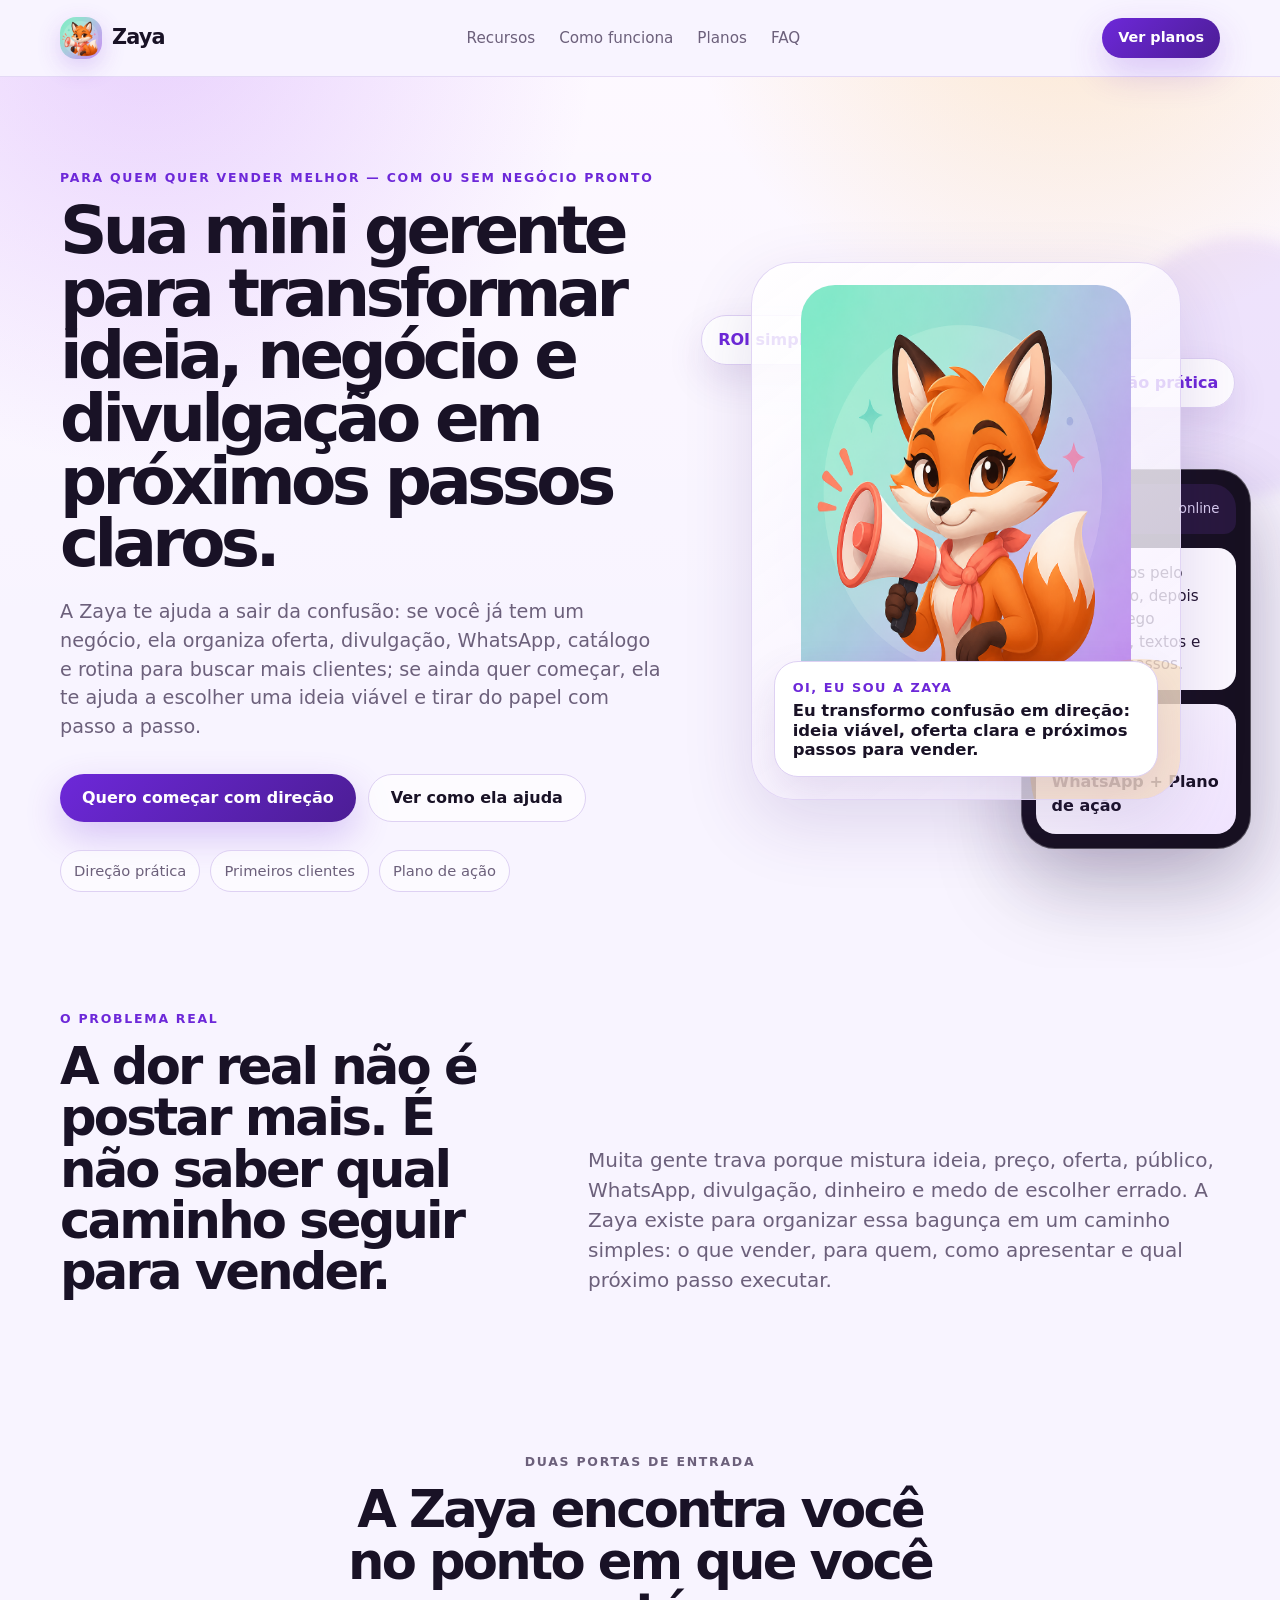
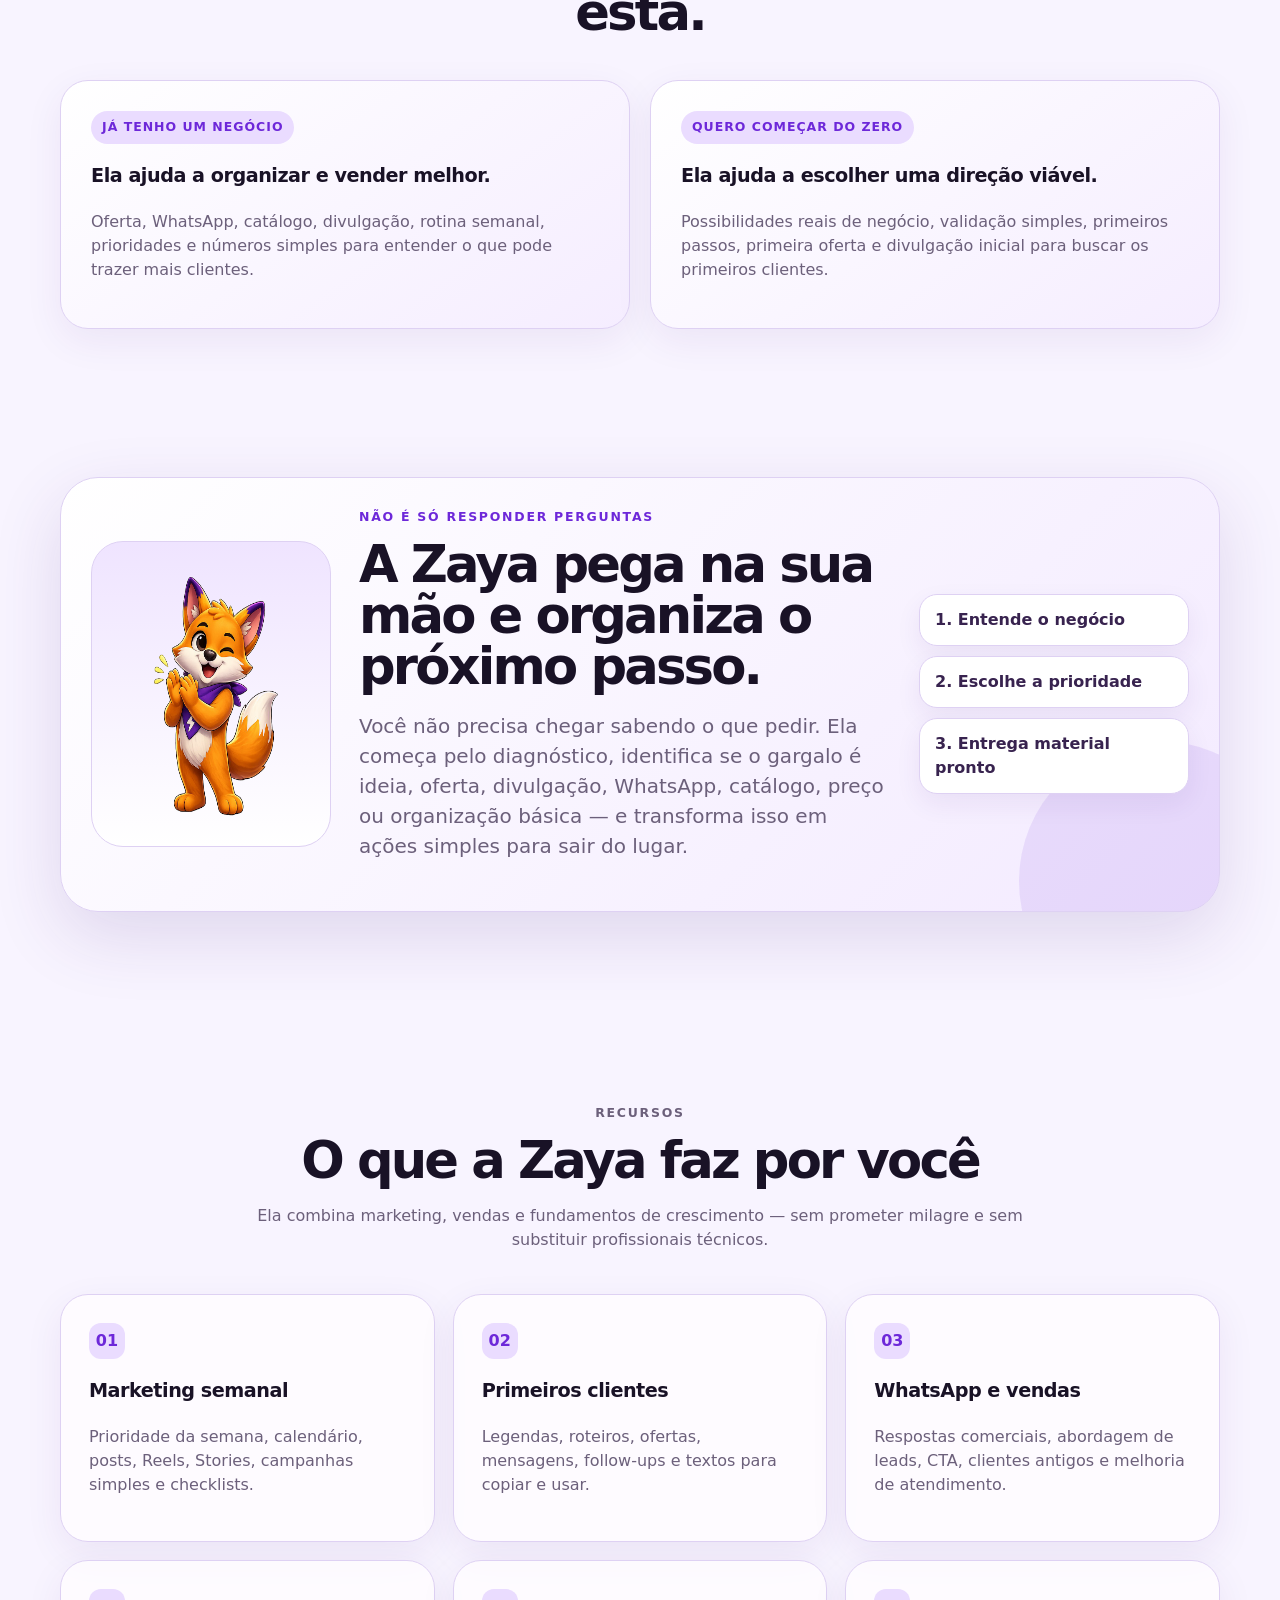
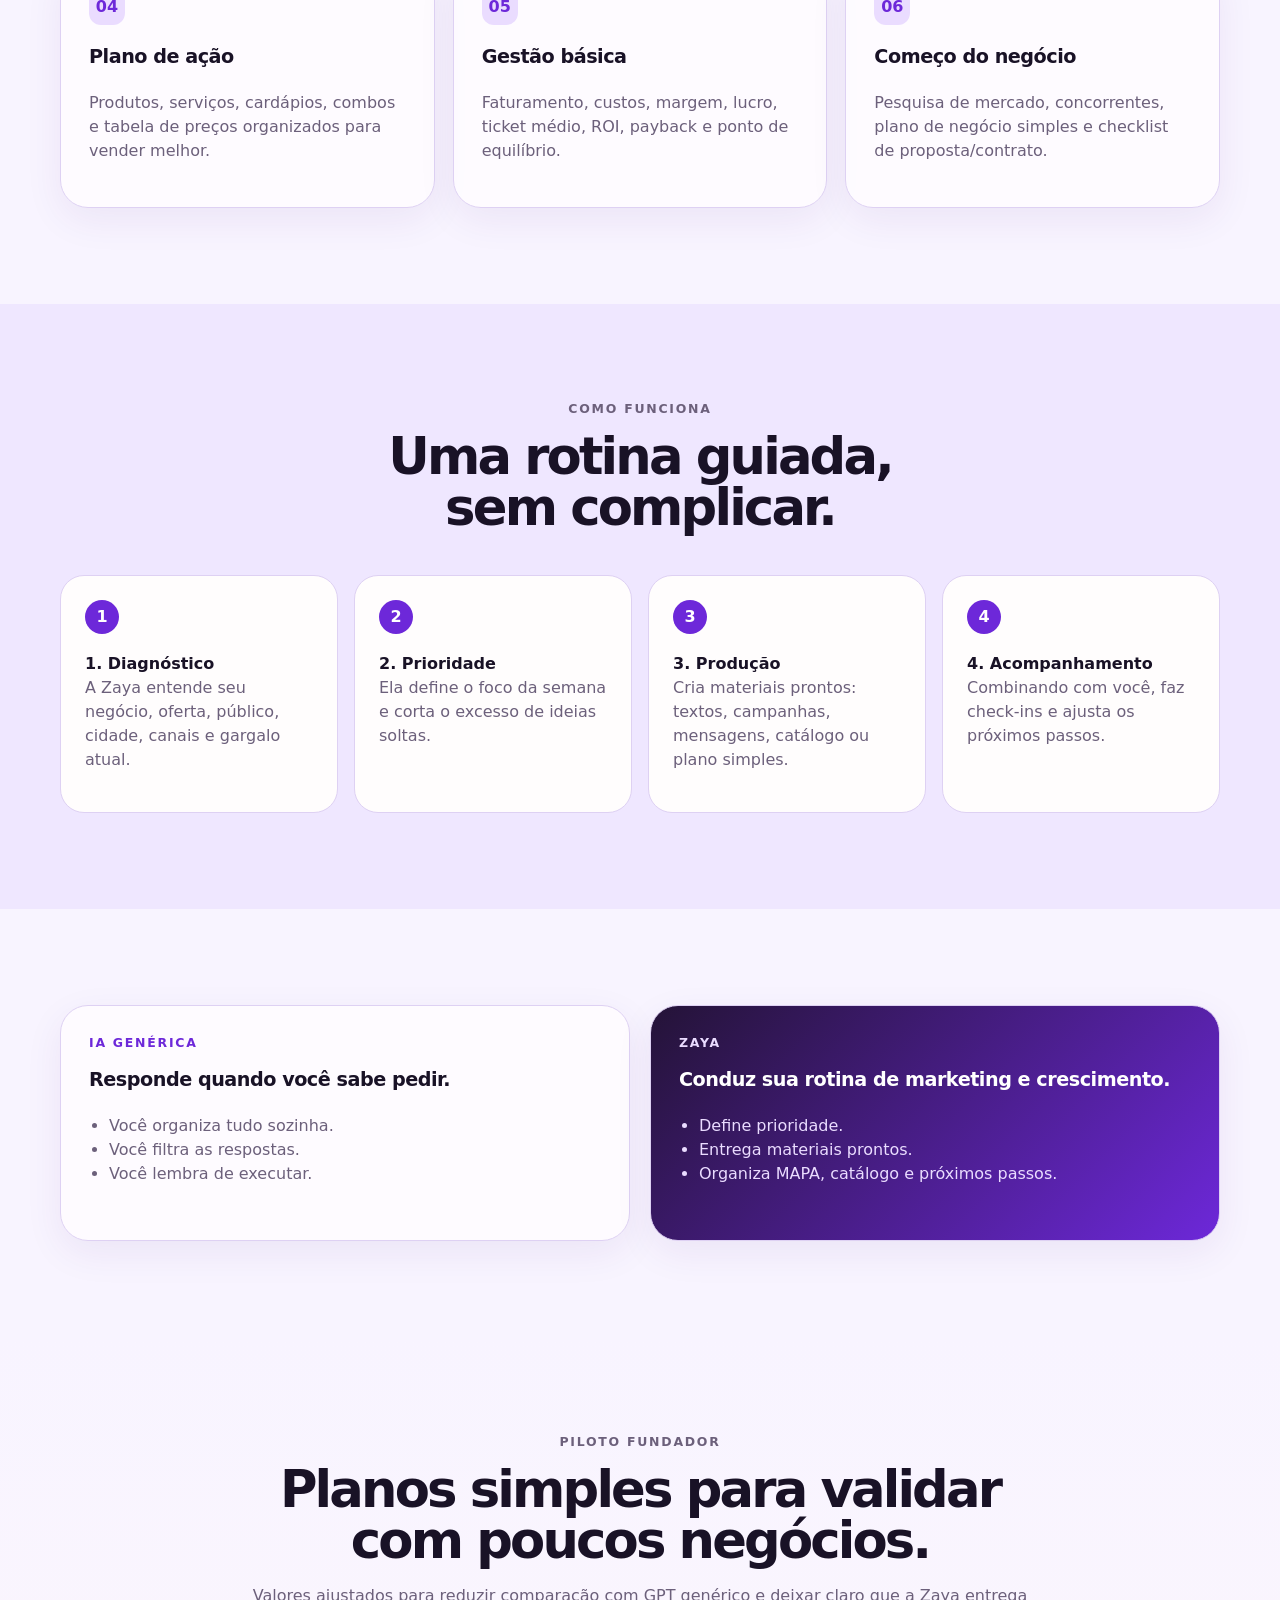
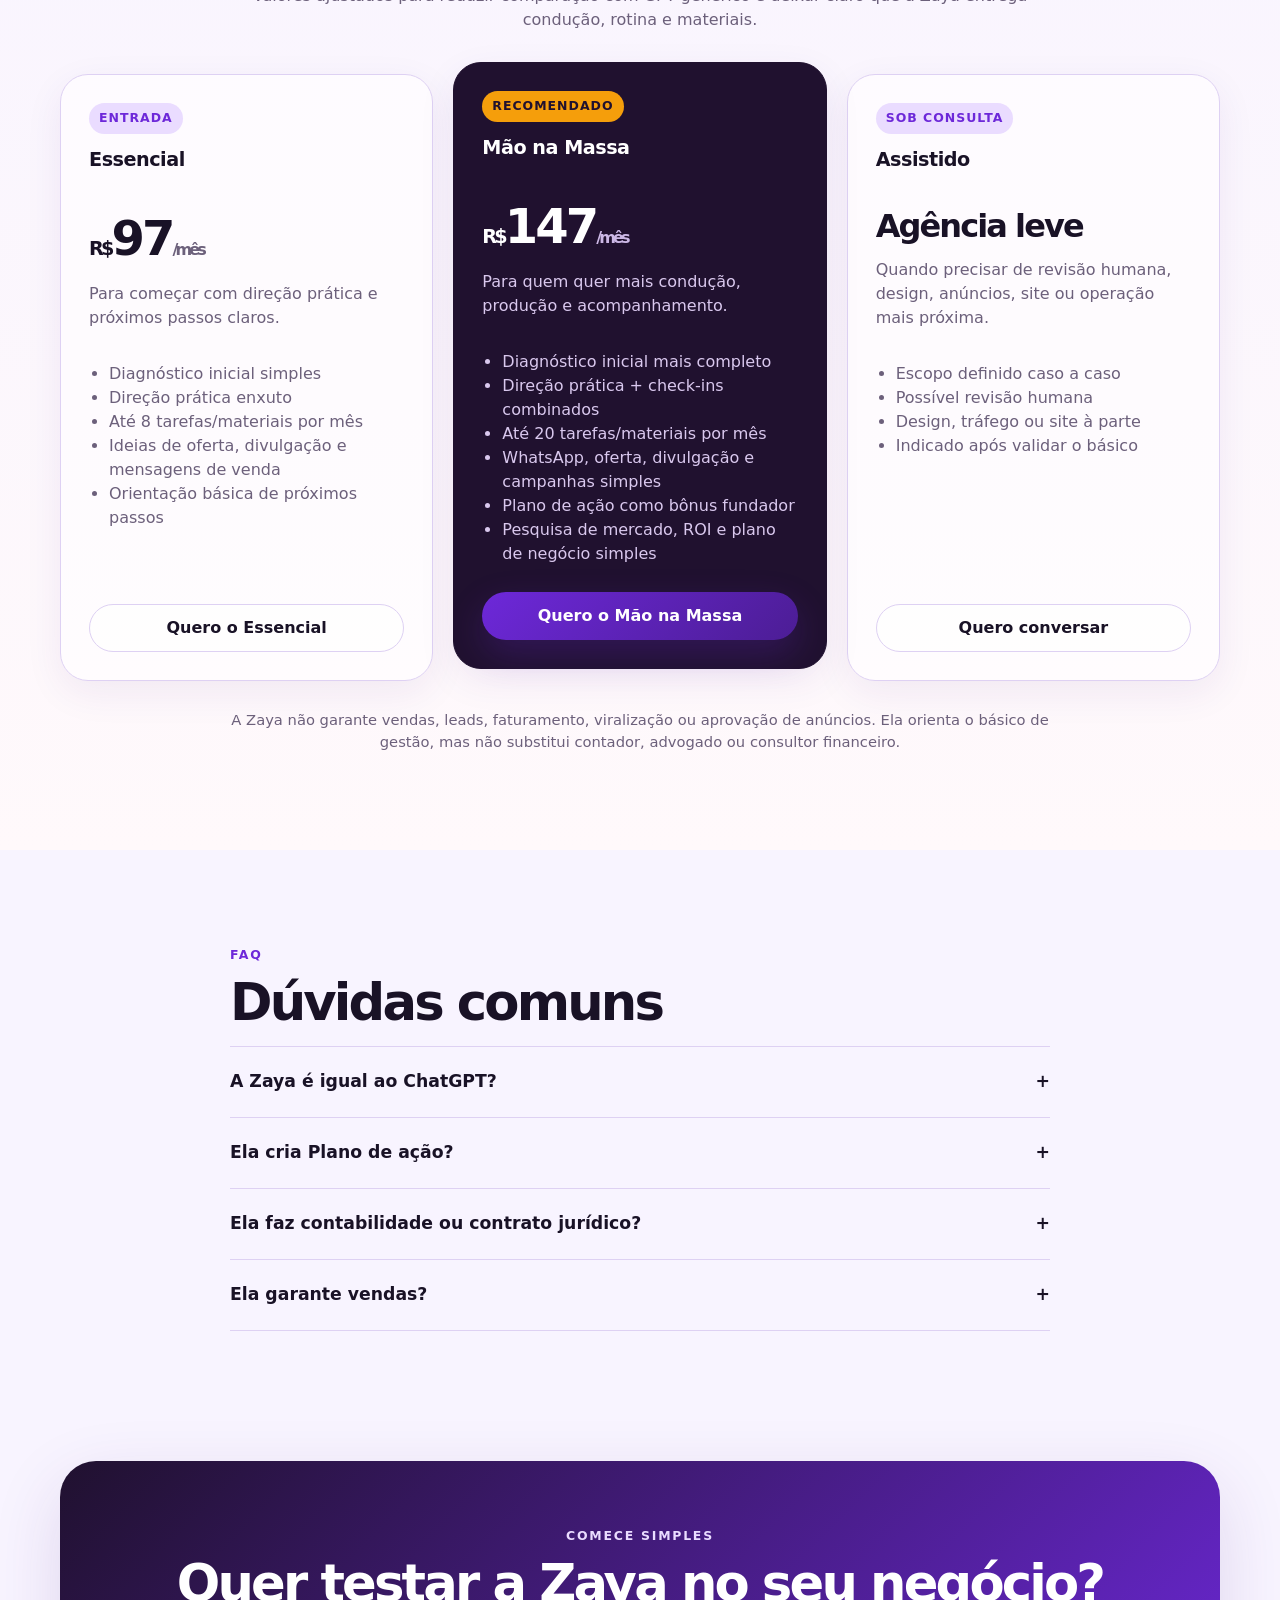
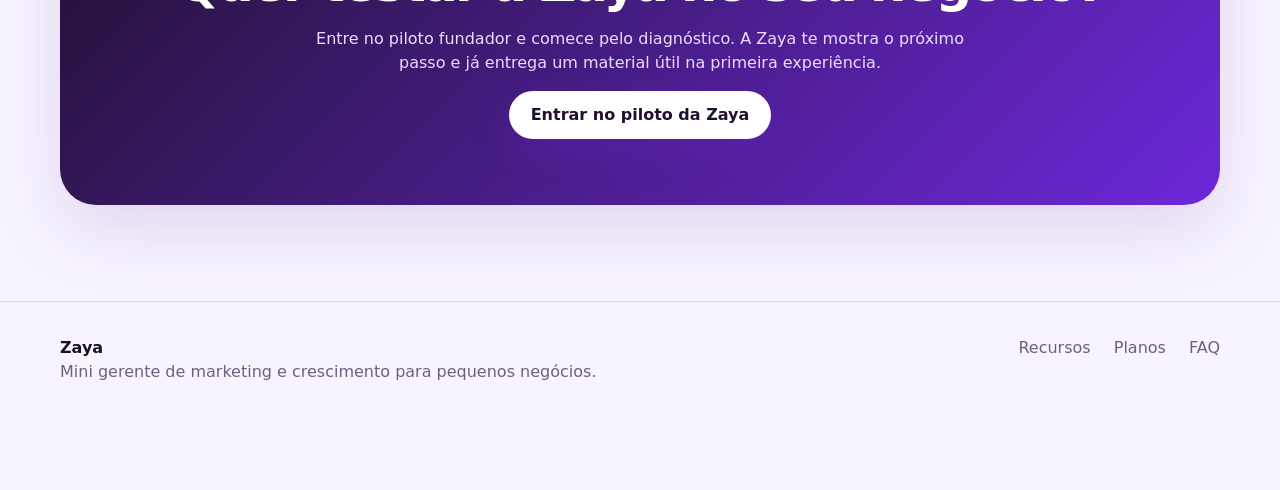
==== commit 2aa1acc6: "V2 roxa com mascote Zaya" ====
--- a/index.html
+++ b/index.html
@@ -4,7 +4,7 @@
   <meta charset="utf-8">
   <meta name="viewport" content="width=device-width, initial-scale=1">
   <title>Zaya | Mini gerente de marketing e crescimento</title>
-  <meta name="description" content="Zaya é uma mini gerente de marketing e crescimento no Telegram para pequenos negócios: marketing semanal, materiais prontos, Catálogo Express, pesquisa de mercado, ROI, plano de negócio e próximos passos.">
+  <meta name="description" content="Zaya é uma mini gerente de marketing e crescimento no Telegram para pequenos negócios: marketing semanal, materiais prontos, Plano de ação, pesquisa de mercado, ROI, plano de negócio e próximos passos.">
   <meta name="robots" content="index, follow, max-image-preview:large">
   <link rel="canonical" href="https://zaya.agenciacavalheri.com.br/">
   <meta name="theme-color" content="#f7f2ff">
@@ -23,7 +23,7 @@
     "serviceType": "Mini gerente de marketing e crescimento para pequenos negócios",
     "provider": {"@type": "Organization", "name": "Agência Cavalheri"},
     "areaServed": "Brasil",
-    "description": "Rotina guiada de marketing e crescimento no Telegram, com plano semanal, materiais prontos, Catálogo Express, pesquisa de mercado, ROI e plano de negócio simples.",
+    "description": "Rotina guiada de marketing e crescimento no Telegram, com plano semanal, materiais prontos, Plano de ação, pesquisa de mercado, ROI e plano de negócio simples.",
     "offers": [
       {"@type": "Offer", "name": "Zaya Essencial", "price": "97", "priceCurrency": "BRL", "category": "Assinatura mensal"},
       {"@type": "Offer", "name": "Zaya Mão na Massa", "price": "147", "priceCurrency": "BRL", "category": "Assinatura mensal"}
@@ -54,17 +54,17 @@
     <section id="hero" class="hero section">
       <div class="shell hero-grid">
         <div class="hero-copy">
-          <p class="eyebrow">Para pequenos negócios que precisam sair do improviso</p>
-          <h1>Sua mini gerente de marketing e crescimento no Telegram.</h1>
-          <p class="lead">A Zaya organiza sua semana, cria materiais prontos, melhora WhatsApp e oferta, monta Catálogo Express e te ajuda a enxergar o básico do crescimento: pesquisa de mercado, faturamento, ROI e plano de negócio simples.</p>
+          <p class="eyebrow">Para quem quer vender melhor — com ou sem negócio pronto</p>
+          <h1>Sua mini gerente para transformar ideia, negócio e divulgação em próximos passos claros.</h1>
+          <p class="lead">A Zaya te ajuda a sair da confusão: se você já tem um negócio, ela organiza oferta, divulgação, WhatsApp, catálogo e rotina para buscar mais clientes; se ainda quer começar, ela te ajuda a escolher uma ideia viável e tirar do papel com passo a passo.</p>
           <div class="actions">
-            <a class="btn" href="#planos">Quero entrar no piloto</a>
-            <a class="btn ghost" href="#recursos">Ver o que ela faz</a>
+            <a class="btn" href="#planos">Quero começar com direção</a>
+            <a class="btn ghost" href="#recursos">Ver como ela ajuda</a>
           </div>
           <div class="proof-row" aria-label="Diferenciais principais">
-            <span>Plano semanal</span>
-            <span>Materiais prontos</span>
-            <span>Catálogo Express</span>
+            <span>Direção prática</span>
+            <span>Primeiros clientes</span>
+            <span>Plano de ação</span>
           </div>
         </div>
 
@@ -74,7 +74,7 @@
             <img src="assets/zaya-avatar-raposa.png" alt="Mascote da Zaya, mini gerente de marketing" width="420" height="420">
             <div class="speech-card">
               <span>Oi, eu sou a Zaya</span>
-              <strong>Eu transformo suas ideias soltas em uma semana clara de marketing.</strong>
+              <strong>Eu transformo confusão em direção: ideia viável, oferta clara e próximos passos para vender.</strong>
             </div>
           </div>
           <div class="phone-frame mini-phone">
@@ -82,11 +82,11 @@
             <div class="chat-bubble bot">Começamos pelo diagnóstico, depois eu te entrego prioridade, textos e próximos passos.</div>
             <div class="mini-panel">
               <p>Esta semana</p>
-              <strong>Oferta + WhatsApp + Catálogo Express</strong>
+              <strong>Oferta + WhatsApp + Plano de ação</strong>
             </div>
           </div>
           <div class="floating-pill one">ROI simples</div>
-          <div class="floating-pill two">Plano semanal</div>
+          <div class="floating-pill two">Direção prática</div>
         </div>
       </div>
     </section>
@@ -95,9 +95,30 @@
       <div class="shell split">
         <div>
           <p class="eyebrow">O problema real</p>
-          <h2>Não é só falta de post. É falta de direção.</h2>
-        </div>
-        <p class="section-text">Muitos negócios pequenos travam porque tudo fica misturado: conteúdo, WhatsApp, preço, oferta, catálogo, concorrência, faturamento e próximos passos. A Zaya existe para organizar essa bagunça em uma rotina simples, com entregas práticas.</p>
+          <h2>A dor real não é postar mais. É não saber qual caminho seguir para vender.</h2>
+        </div>
+        <p class="section-text">Muita gente trava porque mistura ideia, preço, oferta, público, WhatsApp, divulgação, dinheiro e medo de escolher errado. A Zaya existe para organizar essa bagunça em um caminho simples: o que vender, para quem, como apresentar e qual próximo passo executar.</p>
+      </div>
+    </section>
+
+    <section class="section doors" aria-label="Portas de entrada da Zaya">
+      <div class="shell">
+        <div class="section-head narrow">
+          <p class="eyebrow">Duas portas de entrada</p>
+          <h2>A Zaya encontra você no ponto em que você está.</h2>
+        </div>
+        <div class="doors-grid">
+          <article>
+            <span>Já tenho um negócio</span>
+            <h3>Ela ajuda a organizar e vender melhor.</h3>
+            <p>Oferta, WhatsApp, catálogo, divulgação, rotina semanal, prioridades e números simples para entender o que pode trazer mais clientes.</p>
+          </article>
+          <article>
+            <span>Quero começar do zero</span>
+            <h3>Ela ajuda a escolher uma direção viável.</h3>
+            <p>Possibilidades reais de negócio, validação simples, primeiros passos, primeira oferta e divulgação inicial para buscar os primeiros clientes.</p>
+          </article>
+        </div>
       </div>
     </section>
 
@@ -109,7 +130,7 @@
         <div>
           <p class="eyebrow">Não é só responder perguntas</p>
           <h2>A Zaya pega na sua mão e organiza o próximo passo.</h2>
-          <p class="section-text">Você não precisa chegar sabendo o que pedir. Ela começa pelo diagnóstico, identifica o gargalo principal e transforma isso em ações simples: conteúdo, WhatsApp, oferta, catálogo, campanha ou controle básico de números.</p>
+          <p class="section-text">Você não precisa chegar sabendo o que pedir. Ela começa pelo diagnóstico, identifica se o gargalo é ideia, oferta, divulgação, WhatsApp, catálogo, preço ou organização básica — e transforma isso em ações simples para sair do lugar.</p>
         </div>
         <div class="guide-list">
           <span>1. Entende o negócio</span>
@@ -128,9 +149,9 @@
         </div>
         <div class="feature-grid">
           <article><span>01</span><h3>Marketing semanal</h3><p>Prioridade da semana, calendário, posts, Reels, Stories, campanhas simples e checklists.</p></article>
-          <article><span>02</span><h3>Materiais prontos</h3><p>Legendas, roteiros, ofertas, mensagens, follow-ups e textos para copiar e usar.</p></article>
+          <article><span>02</span><h3>Primeiros clientes</h3><p>Legendas, roteiros, ofertas, mensagens, follow-ups e textos para copiar e usar.</p></article>
           <article><span>03</span><h3>WhatsApp e vendas</h3><p>Respostas comerciais, abordagem de leads, CTA, clientes antigos e melhoria de atendimento.</p></article>
-          <article><span>04</span><h3>Catálogo Express</h3><p>Produtos, serviços, cardápios, combos e tabela de preços organizados para vender melhor.</p></article>
+          <article><span>04</span><h3>Plano de ação</h3><p>Produtos, serviços, cardápios, combos e tabela de preços organizados para vender melhor.</p></article>
           <article><span>05</span><h3>Gestão básica</h3><p>Faturamento, custos, margem, lucro, ticket médio, ROI, payback e ponto de equilíbrio.</p></article>
           <article><span>06</span><h3>Começo do negócio</h3><p>Pesquisa de mercado, concorrentes, plano de negócio simples e checklist de proposta/contrato.</p></article>
         </div>
@@ -187,12 +208,12 @@
             <p class="tag">Entrada</p>
             <h3>Essencial</h3>
             <p class="price"><span>R$</span>97<small>/mês</small></p>
-            <p class="desc">Para começar com direção semanal e materiais básicos.</p>
+            <p class="desc">Para começar com direção prática e próximos passos claros.</p>
             <ul>
               <li>Diagnóstico inicial simples</li>
-              <li>Plano semanal enxuto</li>
+              <li>Direção prática enxuto</li>
               <li>Até 8 tarefas/materiais por mês</li>
-              <li>Ideias de conteúdo, mensagens e ofertas</li>
+              <li>Ideias de oferta, divulgação e mensagens de venda</li>
               <li>Orientação básica de próximos passos</li>
             </ul>
             <a class="btn ghost full" href="https://www.asaas.com/c/bhyeyz9qywlgycwf" data-plan="essencial">Quero o Essencial</a>
@@ -202,13 +223,13 @@
             <p class="tag">Recomendado</p>
             <h3>Mão na Massa</h3>
             <p class="price"><span>R$</span>147<small>/mês</small></p>
-            <p class="desc">Para quem quer mais produção e acompanhamento.</p>
+            <p class="desc">Para quem quer mais condução, produção e acompanhamento.</p>
             <ul>
               <li>Diagnóstico inicial mais completo</li>
-              <li>Plano semanal + check-ins combinados</li>
+              <li>Direção prática + check-ins combinados</li>
               <li>Até 20 tarefas/materiais por mês</li>
-              <li>WhatsApp, oferta, conteúdo e campanhas simples</li>
-              <li>Catálogo Express como bônus fundador</li>
+              <li>WhatsApp, oferta, divulgação e campanhas simples</li>
+              <li>Plano de ação como bônus fundador</li>
               <li>Pesquisa de mercado, ROI e plano de negócio simples</li>
             </ul>
             <a class="btn full" href="https://www.asaas.com/c/weqsu34cctbdsboy" data-plan="mao-na-massa">Quero o Mão na Massa</a>
@@ -239,7 +260,7 @@
         <div class="faq-list">
           <button class="faq-q" aria-expanded="false">A Zaya é igual ao ChatGPT?<span>+</span></button>
           <div class="faq-a"><p>Não. O GPT responde. A Zaya conduz: organiza prioridades, cria materiais prontos, mantém o MAPA do negócio e acompanha próximos passos.</p></div>
-          <button class="faq-q" aria-expanded="false">Ela cria Catálogo Express?<span>+</span></button>
+          <button class="faq-q" aria-expanded="false">Ela cria Plano de ação?<span>+</span></button>
           <div class="faq-a"><p>Sim. Ela organiza produtos, serviços, cardápios ou combos com base nas informações reais que você enviar. Não inventa produto, preço, foto ou desconto.</p></div>
           <button class="faq-q" aria-expanded="false">Ela faz contabilidade ou contrato jurídico?<span>+</span></button>
           <div class="faq-a"><p>Não substitui contador ou advogado. Ela explica o básico, monta checklists e ajuda você a saber o que confirmar com um profissional.</p></div>
--- a/styles.css
+++ b/styles.css
@@ -23,12 +23,13 @@
 .shell{width:min(var(--max),calc(100% - 40px));margin-inline:auto}.section{padding:96px 0}.header{position:sticky;top:0;z-index:30;background:rgba(248,244,255,.86);backdrop-filter:blur(18px);border-bottom:1px solid rgba(222,209,243,.78)}
 .nav{height:76px;display:flex;align-items:center;justify-content:space-between;gap:22px}.brand{display:flex;align-items:center;gap:10px;font-weight:850;letter-spacing:-.04em;font-size:1.3rem}.brand img{border-radius:16px;box-shadow:0 8px 24px rgba(109,40,217,.20)}
 .desktop-nav{display:flex;gap:24px;color:var(--muted);font-size:.95rem}.desktop-nav a:hover{color:var(--ink)}.btn{display:inline-flex;align-items:center;justify-content:center;min-height:48px;padding:0 22px;border-radius:999px;background:linear-gradient(135deg,var(--accent),#4c1d95);color:#fff;font-weight:780;box-shadow:0 14px 36px rgba(109,40,217,.24);transition:.2s ease}.btn:hover{transform:translateY(-2px);box-shadow:0 18px 46px rgba(109,40,217,.30)}.btn.ghost{background:rgba(255,255,255,.70);color:var(--ink);border:1px solid var(--line);box-shadow:none}.btn-small{min-height:40px;padding-inline:16px;font-size:.9rem}.btn.full{width:100%}
-.hero{position:relative;padding:92px 0 76px;overflow:hidden}.hero:before{content:"";position:absolute;inset:-22% -10% auto -10%;height:760px;background:radial-gradient(circle at 18% 18%,rgba(168,85,247,.24),transparent 32%),radial-gradient(circle at 78% 10%,rgba(245,158,11,.20),transparent 28%),linear-gradient(180deg,#fffaff,rgba(248,244,255,0));z-index:-1}.hero:after{content:"";position:absolute;right:-90px;top:160px;width:260px;height:260px;border-radius:999px;background:rgba(109,40,217,.09);filter:blur(8px);z-index:-1}.hero-grid{display:grid;grid-template-columns:1.02fr .86fr;gap:48px;align-items:center}.eyebrow{text-transform:uppercase;letter-spacing:.14em;font-size:.78rem;font-weight:850;color:var(--accent)}h1,h2,h3,p{margin-top:0}h1{font-size:clamp(2.75rem,5.8vw,5.05rem);line-height:.95;letter-spacing:-.07em;margin-bottom:22px}h2{font-size:clamp(2rem,4vw,3.65rem);line-height:1;letter-spacing:-.055em;margin-bottom:18px}h3{font-size:1.2rem;letter-spacing:-.025em}.lead{font-size:1.2rem;color:var(--muted);max-width:690px}.actions{display:flex;gap:12px;flex-wrap:wrap;margin:32px 0 28px}.proof-row{display:flex;gap:10px;flex-wrap:wrap}.proof-row span{border:1px solid var(--line);background:rgba(255,255,255,.62);border-radius:999px;padding:9px 13px;color:var(--muted);font-size:.92rem}
+.hero{position:relative;padding:92px 0 76px;overflow:hidden}.hero:before{content:"";position:absolute;inset:-22% -10% auto -10%;height:760px;background:radial-gradient(circle at 18% 18%,rgba(168,85,247,.24),transparent 32%),radial-gradient(circle at 78% 10%,rgba(245,158,11,.20),transparent 28%),linear-gradient(180deg,#fffaff,rgba(248,244,255,0));z-index:-1}.hero:after{content:"";position:absolute;right:-90px;top:160px;width:260px;height:260px;border-radius:999px;background:rgba(109,40,217,.09);filter:blur(8px);z-index:-1}.hero-grid{display:grid;grid-template-columns:1.02fr .86fr;gap:48px;align-items:center}.eyebrow{text-transform:uppercase;letter-spacing:.14em;font-size:.78rem;font-weight:850;color:var(--accent)}h1,h2,h3,p{margin-top:0}h1{font-size:clamp(2.55rem,5.15vw,4.55rem);line-height:.95;letter-spacing:-.07em;margin-bottom:22px}h2{font-size:clamp(2rem,4vw,3.65rem);line-height:1;letter-spacing:-.055em;margin-bottom:18px}h3{font-size:1.2rem;letter-spacing:-.025em}.lead{font-size:1.2rem;color:var(--muted);max-width:690px}.actions{display:flex;gap:12px;flex-wrap:wrap;margin:32px 0 28px}.proof-row{display:flex;gap:10px;flex-wrap:wrap}.proof-row span{border:1px solid var(--line);background:rgba(255,255,255,.62);border-radius:999px;padding:9px 13px;color:var(--muted);font-size:.92rem}
 .product-card{position:relative;min-height:540px;display:grid;place-items:center}.mascot-hero{isolation:isolate}.mascot-orbit{position:absolute;width:430px;height:430px;border-radius:999px;background:radial-gradient(circle,rgba(168,85,247,.20),rgba(109,40,217,.07) 55%,transparent 70%);z-index:-1}.mascot-card{position:relative;z-index:2;width:min(430px,100%);border:1px solid rgba(222,209,243,.9);background:linear-gradient(145deg,rgba(255,255,255,.88),rgba(246,239,255,.78));border-radius:42px;padding:22px 22px 94px;box-shadow:var(--shadow);overflow:hidden}.mascot-card:before{content:"";position:absolute;inset:auto -70px -80px auto;width:220px;height:220px;background:rgba(245,158,11,.18);border-radius:999px}.mascot-card img{width:min(330px,86%);margin:0 auto;border-radius:34px}.speech-card{position:absolute;z-index:4;left:22px;right:22px;bottom:22px;background:#fff;border:1px solid var(--line);border-radius:24px;padding:16px 18px;box-shadow:0 18px 44px rgba(72,35,130,.12)}.speech-card span{display:block;font-size:.8rem;font-weight:900;text-transform:uppercase;letter-spacing:.12em;color:var(--accent);margin-bottom:4px}.speech-card strong{display:block;line-height:1.18;font-size:1.03rem}.phone-frame{width:min(335px,100%);border-radius:42px;background:#171021;padding:18px;box-shadow:var(--shadow),0 35px 90px rgba(25,18,38,.22);border:1px solid rgba(255,255,255,.28)}.mini-phone{position:absolute;z-index:1;right:-6%;bottom:-9%;width:230px;border-radius:34px;padding:14px}.phone-top{height:50px;background:#28183d;border-radius:24px 24px 12px 12px;color:#fff;display:flex;align-items:center;gap:8px;padding:0 16px}.phone-top span{width:10px;height:10px;border-radius:99px;background:#9fffcb}.phone-top small{margin-left:auto;color:#d9cdf0}.chat-bubble{padding:14px 16px;border-radius:18px;margin:14px 0;font-size:.95rem}.chat-bubble.bot{background:#fbf7ff;color:#241633;border-bottom-left-radius:6px}.chat-bubble.user{background:var(--accent);color:#fff;margin-left:64px;border-bottom-right-radius:6px}.mini-panel{background:linear-gradient(135deg,#fff,#f0e3ff);padding:16px;border-radius:20px;margin-top:14px}.mini-panel p{color:var(--muted);margin-bottom:2px}.mini-panel strong{font-size:1rem}.floating-pill{position:absolute;background:rgba(255,255,255,.88);border:1px solid var(--line);box-shadow:0 16px 38px rgba(72,35,130,.12);border-radius:999px;padding:12px 16px;font-weight:850;color:var(--accent)}.floating-pill.one{left:-2%;top:10%}.floating-pill.two{right:-3%;top:18%}
 .split{display:grid;grid-template-columns:.75fr 1fr;gap:54px;align-items:end}.section-text{font-size:1.25rem;color:var(--muted)}.problem{padding-top:42px}.section-head{text-align:center;max-width:780px;margin:0 auto 42px}.section-head p{color:var(--muted)}.section-head.narrow{max-width:620px}
+.doors{padding-top:42px}.doors-grid{display:grid;grid-template-columns:1fr 1fr;gap:20px}.doors-grid article{background:linear-gradient(145deg,#fff,#f5edff);border:1px solid var(--line);border-radius:var(--radius);padding:30px;box-shadow:0 12px 38px rgba(72,35,130,.07)}.doors-grid span{display:inline-flex;border-radius:999px;background:#eadcff;color:var(--accent);padding:7px 11px;font-size:.78rem;font-weight:900;text-transform:uppercase;letter-spacing:.08em;margin-bottom:18px}.doors-grid p{color:var(--muted)}
 .zaya-guide{padding-top:52px}.guide-card{display:grid;grid-template-columns:240px 1fr 270px;gap:28px;align-items:center;background:linear-gradient(135deg,#fff,#f3eaff);border:1px solid var(--line);border-radius:38px;padding:30px;box-shadow:var(--shadow);position:relative;overflow:hidden}.guide-card:after{content:"";position:absolute;right:-80px;bottom:-110px;width:280px;height:280px;background:rgba(109,40,217,.10);border-radius:999px}.guide-mascot{position:relative;z-index:1;background:linear-gradient(180deg,#efe4ff,#fff);border:1px solid var(--line);border-radius:32px;padding:12px}.guide-mascot img{border-radius:24px}.guide-card>div{position:relative;z-index:1}.guide-list{display:grid;gap:10px}.guide-list span{background:#fff;border:1px solid var(--line);border-radius:18px;padding:13px 15px;font-weight:850;color:#38234f;box-shadow:0 10px 26px rgba(72,35,130,.07)}
 .feature-grid{display:grid;grid-template-columns:repeat(3,1fr);gap:18px}.feature-grid article,.compare-card,.price-card{background:rgba(255,253,255,.82);border:1px solid var(--line);border-radius:var(--radius);padding:28px;box-shadow:0 12px 38px rgba(72,35,130,.07)}.feature-grid span{display:inline-flex;width:36px;height:36px;border-radius:12px;background:#eadcff;color:var(--accent);align-items:center;justify-content:center;font-weight:900;margin-bottom:18px}.feature-grid p,.timeline p,.compare-card li,.price-card li,.desc,.legal-note,.faq-a,.footer p{color:var(--muted)}
 .soft{background:var(--surface-2)}.timeline{display:grid;grid-template-columns:repeat(4,1fr);gap:16px;counter-reset:step}.timeline div{background:var(--surface);border:1px solid var(--line);border-radius:24px;padding:24px;position:relative}.timeline div:before{counter-increment:step;content:counter(step);display:flex;width:34px;height:34px;border-radius:99px;background:var(--accent);color:#fff;align-items:center;justify-content:center;font-weight:850;margin-bottom:18px}.compare-grid{display:grid;grid-template-columns:1fr 1fr;gap:20px}.compare-card ul,.price-card ul{padding-left:20px;margin-bottom:26px}.compare-card.accent{background:linear-gradient(135deg,#241337,#6d28d9);color:#fff}.compare-card.accent .eyebrow,.compare-card.accent li{color:#eadcff}.plans{background:linear-gradient(180deg,#f8f4ff,#fff9fb)}.pricing-grid{display:grid;grid-template-columns:repeat(3,1fr);gap:20px;align-items:stretch}.price-card{display:flex;flex-direction:column}.price-card.featured{background:#20112f;color:#fff;transform:translateY(-12px);border-color:#20112f}.price-card.featured .desc,.price-card.featured li{color:#d9c8ee}.price-card.featured .tag{background:var(--accent-3);color:#20112f}.tag{display:inline-flex;width:max-content;border-radius:999px;background:#eadcff;color:var(--accent);padding:6px 10px;font-size:.78rem;font-weight:900;text-transform:uppercase;letter-spacing:.08em}.price{font-size:3rem;font-weight:900;letter-spacing:-.06em;margin:8px 0}.price span{font-size:1.2rem}.price small{font-size:1rem;color:var(--muted)}.price.custom{font-size:2rem}.price-card.featured .price small{color:#ccb8e6}.price-card .btn{margin-top:auto}.legal-note{text-align:center;max-width:840px;margin:28px auto 0;font-size:.92rem}.faq .narrow{max-width:820px}.faq-list{border-top:1px solid var(--line)}.faq-q{width:100%;background:transparent;border:0;border-bottom:1px solid var(--line);padding:22px 0;text-align:left;font:inherit;font-weight:850;font-size:1.08rem;color:var(--ink);display:flex;justify-content:space-between;cursor:pointer}.faq-a{display:none;padding:0 0 22px}.faq-q[aria-expanded="true"]+.faq-a{display:block}.final{padding-top:34px}.final-box{text-align:center;background:linear-gradient(135deg,#20112f,#6d28d9);color:#fff;border-radius:36px;padding:66px 28px;box-shadow:var(--shadow)}.final-box p{color:#eadcff;max-width:660px;margin-left:auto;margin-right:auto}.final-box .btn{background:#fff;color:#20112f}.footer{padding:34px 0 90px;border-top:1px solid var(--line)}.footer-grid{display:flex;justify-content:space-between;gap:24px}.footer a{display:inline-block;margin-left:18px;color:var(--muted)}.mobile-cta{display:none}
 @media (max-width:1100px){.floating-pill{display:none}.mini-phone{right:-2%;bottom:-10%}}
-@media (max-width:920px){.desktop-nav{display:none}.hero{padding-top:74px}.hero-grid,.split,.compare-grid,.pricing-grid{grid-template-columns:1fr}.feature-grid{grid-template-columns:1fr 1fr}.timeline{grid-template-columns:1fr 1fr}.product-card{min-height:560px}.guide-card{grid-template-columns:1fr;text-align:left}.guide-mascot{max-width:220px}.price-card.featured{transform:none}.section{padding:68px 0}h1{font-size:3.3rem}.footer-grid{display:block}.footer a{margin:12px 18px 0 0}.mobile-cta{display:block;position:fixed;left:0;right:0;bottom:0;padding:12px 18px;background:rgba(248,244,255,.92);backdrop-filter:blur(16px);border-top:1px solid var(--line);z-index:40}.mobile-cta .btn{width:100%}}
-@media (max-width:620px){.shell{width:min(100% - 28px,var(--max))}.nav{height:66px}.btn-small{display:none}h1{font-size:2.45rem}.lead{font-size:1.05rem}.actions .btn{width:100%}.feature-grid,.timeline{grid-template-columns:1fr}.phone-frame{border-radius:34px}.mini-phone{position:relative;right:auto;bottom:auto;width:100%;margin-top:14px}.mascot-card{padding-bottom:116px}.section-head{text-align:left}.product-card{margin-top:8px;min-height:auto}.guide-card{border-radius:28px;padding:20px}.final-box{border-radius:28px;padding:42px 20px}.section{padding:56px 0}}
+@media (max-width:920px){.desktop-nav{display:none}.hero{padding-top:74px}.hero-grid,.split,.compare-grid,.pricing-grid,.doors-grid{grid-template-columns:1fr}.feature-grid{grid-template-columns:1fr 1fr}.timeline{grid-template-columns:1fr 1fr}.product-card{min-height:560px}.guide-card{grid-template-columns:1fr;text-align:left}.guide-mascot{max-width:220px}.price-card.featured{transform:none}.section{padding:68px 0}h1{font-size:3rem}.footer-grid{display:block}.footer a{margin:12px 18px 0 0}.mobile-cta{display:block;position:fixed;left:0;right:0;bottom:0;padding:12px 18px;background:rgba(248,244,255,.92);backdrop-filter:blur(16px);border-top:1px solid var(--line);z-index:40}.mobile-cta .btn{width:100%}}
+@media (max-width:620px){.shell{width:min(100% - 28px,var(--max))}.nav{height:66px}.btn-small{display:none}h1{font-size:2.32rem}.lead{font-size:1.05rem}.actions .btn{width:100%}.feature-grid,.timeline{grid-template-columns:1fr}.phone-frame{border-radius:34px}.mini-phone{position:relative;right:auto;bottom:auto;width:100%;margin-top:14px}.mascot-card{padding-bottom:116px}.section-head{text-align:left}.product-card{margin-top:8px;min-height:auto}.guide-card{border-radius:28px;padding:20px}.final-box{border-radius:28px;padding:42px 20px}.section{padding:56px 0}}
--- a/styles.css
+++ b/styles.css
@@ -23,12 +23,13 @@
 .shell{width:min(var(--max),calc(100% - 40px));margin-inline:auto}.section{padding:96px 0}.header{position:sticky;top:0;z-index:30;background:rgba(248,244,255,.86);backdrop-filter:blur(18px);border-bottom:1px solid rgba(222,209,243,.78)}
 .nav{height:76px;display:flex;align-items:center;justify-content:space-between;gap:22px}.brand{display:flex;align-items:center;gap:10px;font-weight:850;letter-spacing:-.04em;font-size:1.3rem}.brand img{border-radius:16px;box-shadow:0 8px 24px rgba(109,40,217,.20)}
 .desktop-nav{display:flex;gap:24px;color:var(--muted);font-size:.95rem}.desktop-nav a:hover{color:var(--ink)}.btn{display:inline-flex;align-items:center;justify-content:center;min-height:48px;padding:0 22px;border-radius:999px;background:linear-gradient(135deg,var(--accent),#4c1d95);color:#fff;font-weight:780;box-shadow:0 14px 36px rgba(109,40,217,.24);transition:.2s ease}.btn:hover{transform:translateY(-2px);box-shadow:0 18px 46px rgba(109,40,217,.30)}.btn.ghost{background:rgba(255,255,255,.70);color:var(--ink);border:1px solid var(--line);box-shadow:none}.btn-small{min-height:40px;padding-inline:16px;font-size:.9rem}.btn.full{width:100%}
-.hero{position:relative;padding:92px 0 76px;overflow:hidden}.hero:before{content:"";position:absolute;inset:-22% -10% auto -10%;height:760px;background:radial-gradient(circle at 18% 18%,rgba(168,85,247,.24),transparent 32%),radial-gradient(circle at 78% 10%,rgba(245,158,11,.20),transparent 28%),linear-gradient(180deg,#fffaff,rgba(248,244,255,0));z-index:-1}.hero:after{content:"";position:absolute;right:-90px;top:160px;width:260px;height:260px;border-radius:999px;background:rgba(109,40,217,.09);filter:blur(8px);z-index:-1}.hero-grid{display:grid;grid-template-columns:1.02fr .86fr;gap:48px;align-items:center}.eyebrow{text-transform:uppercase;letter-spacing:.14em;font-size:.78rem;font-weight:850;color:var(--accent)}h1,h2,h3,p{margin-top:0}h1{font-size:clamp(2.75rem,5.8vw,5.05rem);line-height:.95;letter-spacing:-.07em;margin-bottom:22px}h2{font-size:clamp(2rem,4vw,3.65rem);line-height:1;letter-spacing:-.055em;margin-bottom:18px}h3{font-size:1.2rem;letter-spacing:-.025em}.lead{font-size:1.2rem;color:var(--muted);max-width:690px}.actions{display:flex;gap:12px;flex-wrap:wrap;margin:32px 0 28px}.proof-row{display:flex;gap:10px;flex-wrap:wrap}.proof-row span{border:1px solid var(--line);background:rgba(255,255,255,.62);border-radius:999px;padding:9px 13px;color:var(--muted);font-size:.92rem}
+.hero{position:relative;padding:92px 0 76px;overflow:hidden}.hero:before{content:"";position:absolute;inset:-22% -10% auto -10%;height:760px;background:radial-gradient(circle at 18% 18%,rgba(168,85,247,.24),transparent 32%),radial-gradient(circle at 78% 10%,rgba(245,158,11,.20),transparent 28%),linear-gradient(180deg,#fffaff,rgba(248,244,255,0));z-index:-1}.hero:after{content:"";position:absolute;right:-90px;top:160px;width:260px;height:260px;border-radius:999px;background:rgba(109,40,217,.09);filter:blur(8px);z-index:-1}.hero-grid{display:grid;grid-template-columns:1.02fr .86fr;gap:48px;align-items:center}.eyebrow{text-transform:uppercase;letter-spacing:.14em;font-size:.78rem;font-weight:850;color:var(--accent)}h1,h2,h3,p{margin-top:0}h1{font-size:clamp(2.55rem,5.15vw,4.55rem);line-height:.95;letter-spacing:-.07em;margin-bottom:22px}h2{font-size:clamp(2rem,4vw,3.65rem);line-height:1;letter-spacing:-.055em;margin-bottom:18px}h3{font-size:1.2rem;letter-spacing:-.025em}.lead{font-size:1.2rem;color:var(--muted);max-width:690px}.actions{display:flex;gap:12px;flex-wrap:wrap;margin:32px 0 28px}.proof-row{display:flex;gap:10px;flex-wrap:wrap}.proof-row span{border:1px solid var(--line);background:rgba(255,255,255,.62);border-radius:999px;padding:9px 13px;color:var(--muted);font-size:.92rem}
 .product-card{position:relative;min-height:540px;display:grid;place-items:center}.mascot-hero{isolation:isolate}.mascot-orbit{position:absolute;width:430px;height:430px;border-radius:999px;background:radial-gradient(circle,rgba(168,85,247,.20),rgba(109,40,217,.07) 55%,transparent 70%);z-index:-1}.mascot-card{position:relative;z-index:2;width:min(430px,100%);border:1px solid rgba(222,209,243,.9);background:linear-gradient(145deg,rgba(255,255,255,.88),rgba(246,239,255,.78));border-radius:42px;padding:22px 22px 94px;box-shadow:var(--shadow);overflow:hidden}.mascot-card:before{content:"";position:absolute;inset:auto -70px -80px auto;width:220px;height:220px;background:rgba(245,158,11,.18);border-radius:999px}.mascot-card img{width:min(330px,86%);margin:0 auto;border-radius:34px}.speech-card{position:absolute;z-index:4;left:22px;right:22px;bottom:22px;background:#fff;border:1px solid var(--line);border-radius:24px;padding:16px 18px;box-shadow:0 18px 44px rgba(72,35,130,.12)}.speech-card span{display:block;font-size:.8rem;font-weight:900;text-transform:uppercase;letter-spacing:.12em;color:var(--accent);margin-bottom:4px}.speech-card strong{display:block;line-height:1.18;font-size:1.03rem}.phone-frame{width:min(335px,100%);border-radius:42px;background:#171021;padding:18px;box-shadow:var(--shadow),0 35px 90px rgba(25,18,38,.22);border:1px solid rgba(255,255,255,.28)}.mini-phone{position:absolute;z-index:1;right:-6%;bottom:-9%;width:230px;border-radius:34px;padding:14px}.phone-top{height:50px;background:#28183d;border-radius:24px 24px 12px 12px;color:#fff;display:flex;align-items:center;gap:8px;padding:0 16px}.phone-top span{width:10px;height:10px;border-radius:99px;background:#9fffcb}.phone-top small{margin-left:auto;color:#d9cdf0}.chat-bubble{padding:14px 16px;border-radius:18px;margin:14px 0;font-size:.95rem}.chat-bubble.bot{background:#fbf7ff;color:#241633;border-bottom-left-radius:6px}.chat-bubble.user{background:var(--accent);color:#fff;margin-left:64px;border-bottom-right-radius:6px}.mini-panel{background:linear-gradient(135deg,#fff,#f0e3ff);padding:16px;border-radius:20px;margin-top:14px}.mini-panel p{color:var(--muted);margin-bottom:2px}.mini-panel strong{font-size:1rem}.floating-pill{position:absolute;background:rgba(255,255,255,.88);border:1px solid var(--line);box-shadow:0 16px 38px rgba(72,35,130,.12);border-radius:999px;padding:12px 16px;font-weight:850;color:var(--accent)}.floating-pill.one{left:-2%;top:10%}.floating-pill.two{right:-3%;top:18%}
 .split{display:grid;grid-template-columns:.75fr 1fr;gap:54px;align-items:end}.section-text{font-size:1.25rem;color:var(--muted)}.problem{padding-top:42px}.section-head{text-align:center;max-width:780px;margin:0 auto 42px}.section-head p{color:var(--muted)}.section-head.narrow{max-width:620px}
+.doors{padding-top:42px}.doors-grid{display:grid;grid-template-columns:1fr 1fr;gap:20px}.doors-grid article{background:linear-gradient(145deg,#fff,#f5edff);border:1px solid var(--line);border-radius:var(--radius);padding:30px;box-shadow:0 12px 38px rgba(72,35,130,.07)}.doors-grid span{display:inline-flex;border-radius:999px;background:#eadcff;color:var(--accent);padding:7px 11px;font-size:.78rem;font-weight:900;text-transform:uppercase;letter-spacing:.08em;margin-bottom:18px}.doors-grid p{color:var(--muted)}
 .zaya-guide{padding-top:52px}.guide-card{display:grid;grid-template-columns:240px 1fr 270px;gap:28px;align-items:center;background:linear-gradient(135deg,#fff,#f3eaff);border:1px solid var(--line);border-radius:38px;padding:30px;box-shadow:var(--shadow);position:relative;overflow:hidden}.guide-card:after{content:"";position:absolute;right:-80px;bottom:-110px;width:280px;height:280px;background:rgba(109,40,217,.10);border-radius:999px}.guide-mascot{position:relative;z-index:1;background:linear-gradient(180deg,#efe4ff,#fff);border:1px solid var(--line);border-radius:32px;padding:12px}.guide-mascot img{border-radius:24px}.guide-card>div{position:relative;z-index:1}.guide-list{display:grid;gap:10px}.guide-list span{background:#fff;border:1px solid var(--line);border-radius:18px;padding:13px 15px;font-weight:850;color:#38234f;box-shadow:0 10px 26px rgba(72,35,130,.07)}
 .feature-grid{display:grid;grid-template-columns:repeat(3,1fr);gap:18px}.feature-grid article,.compare-card,.price-card{background:rgba(255,253,255,.82);border:1px solid var(--line);border-radius:var(--radius);padding:28px;box-shadow:0 12px 38px rgba(72,35,130,.07)}.feature-grid span{display:inline-flex;width:36px;height:36px;border-radius:12px;background:#eadcff;color:var(--accent);align-items:center;justify-content:center;font-weight:900;margin-bottom:18px}.feature-grid p,.timeline p,.compare-card li,.price-card li,.desc,.legal-note,.faq-a,.footer p{color:var(--muted)}
 .soft{background:var(--surface-2)}.timeline{display:grid;grid-template-columns:repeat(4,1fr);gap:16px;counter-reset:step}.timeline div{background:var(--surface);border:1px solid var(--line);border-radius:24px;padding:24px;position:relative}.timeline div:before{counter-increment:step;content:counter(step);display:flex;width:34px;height:34px;border-radius:99px;background:var(--accent);color:#fff;align-items:center;justify-content:center;font-weight:850;margin-bottom:18px}.compare-grid{display:grid;grid-template-columns:1fr 1fr;gap:20px}.compare-card ul,.price-card ul{padding-left:20px;margin-bottom:26px}.compare-card.accent{background:linear-gradient(135deg,#241337,#6d28d9);color:#fff}.compare-card.accent .eyebrow,.compare-card.accent li{color:#eadcff}.plans{background:linear-gradient(180deg,#f8f4ff,#fff9fb)}.pricing-grid{display:grid;grid-template-columns:repeat(3,1fr);gap:20px;align-items:stretch}.price-card{display:flex;flex-direction:column}.price-card.featured{background:#20112f;color:#fff;transform:translateY(-12px);border-color:#20112f}.price-card.featured .desc,.price-card.featured li{color:#d9c8ee}.price-card.featured .tag{background:var(--accent-3);color:#20112f}.tag{display:inline-flex;width:max-content;border-radius:999px;background:#eadcff;color:var(--accent);padding:6px 10px;font-size:.78rem;font-weight:900;text-transform:uppercase;letter-spacing:.08em}.price{font-size:3rem;font-weight:900;letter-spacing:-.06em;margin:8px 0}.price span{font-size:1.2rem}.price small{font-size:1rem;color:var(--muted)}.price.custom{font-size:2rem}.price-card.featured .price small{color:#ccb8e6}.price-card .btn{margin-top:auto}.legal-note{text-align:center;max-width:840px;margin:28px auto 0;font-size:.92rem}.faq .narrow{max-width:820px}.faq-list{border-top:1px solid var(--line)}.faq-q{width:100%;background:transparent;border:0;border-bottom:1px solid var(--line);padding:22px 0;text-align:left;font:inherit;font-weight:850;font-size:1.08rem;color:var(--ink);display:flex;justify-content:space-between;cursor:pointer}.faq-a{display:none;padding:0 0 22px}.faq-q[aria-expanded="true"]+.faq-a{display:block}.final{padding-top:34px}.final-box{text-align:center;background:linear-gradient(135deg,#20112f,#6d28d9);color:#fff;border-radius:36px;padding:66px 28px;box-shadow:var(--shadow)}.final-box p{color:#eadcff;max-width:660px;margin-left:auto;margin-right:auto}.final-box .btn{background:#fff;color:#20112f}.footer{padding:34px 0 90px;border-top:1px solid var(--line)}.footer-grid{display:flex;justify-content:space-between;gap:24px}.footer a{display:inline-block;margin-left:18px;color:var(--muted)}.mobile-cta{display:none}
 @media (max-width:1100px){.floating-pill{display:none}.mini-phone{right:-2%;bottom:-10%}}
-@media (max-width:920px){.desktop-nav{display:none}.hero{padding-top:74px}.hero-grid,.split,.compare-grid,.pricing-grid{grid-template-columns:1fr}.feature-grid{grid-template-columns:1fr 1fr}.timeline{grid-template-columns:1fr 1fr}.product-card{min-height:560px}.guide-card{grid-template-columns:1fr;text-align:left}.guide-mascot{max-width:220px}.price-card.featured{transform:none}.section{padding:68px 0}h1{font-size:3.3rem}.footer-grid{display:block}.footer a{margin:12px 18px 0 0}.mobile-cta{display:block;position:fixed;left:0;right:0;bottom:0;padding:12px 18px;background:rgba(248,244,255,.92);backdrop-filter:blur(16px);border-top:1px solid var(--line);z-index:40}.mobile-cta .btn{width:100%}}
-@media (max-width:620px){.shell{width:min(100% - 28px,var(--max))}.nav{height:66px}.btn-small{display:none}h1{font-size:2.45rem}.lead{font-size:1.05rem}.actions .btn{width:100%}.feature-grid,.timeline{grid-template-columns:1fr}.phone-frame{border-radius:34px}.mini-phone{position:relative;right:auto;bottom:auto;width:100%;margin-top:14px}.mascot-card{padding-bottom:116px}.section-head{text-align:left}.product-card{margin-top:8px;min-height:auto}.guide-card{border-radius:28px;padding:20px}.final-box{border-radius:28px;padding:42px 20px}.section{padding:56px 0}}
+@media (max-width:920px){.desktop-nav{display:none}.hero{padding-top:74px}.hero-grid,.split,.compare-grid,.pricing-grid,.doors-grid{grid-template-columns:1fr}.feature-grid{grid-template-columns:1fr 1fr}.timeline{grid-template-columns:1fr 1fr}.product-card{min-height:560px}.guide-card{grid-template-columns:1fr;text-align:left}.guide-mascot{max-width:220px}.price-card.featured{transform:none}.section{padding:68px 0}h1{font-size:3rem}.footer-grid{display:block}.footer a{margin:12px 18px 0 0}.mobile-cta{display:block;position:fixed;left:0;right:0;bottom:0;padding:12px 18px;background:rgba(248,244,255,.92);backdrop-filter:blur(16px);border-top:1px solid var(--line);z-index:40}.mobile-cta .btn{width:100%}}
+@media (max-width:620px){.shell{width:min(100% - 28px,var(--max))}.nav{height:66px}.btn-small{display:none}h1{font-size:2.32rem}.lead{font-size:1.05rem}.actions .btn{width:100%}.feature-grid,.timeline{grid-template-columns:1fr}.phone-frame{border-radius:34px}.mini-phone{position:relative;right:auto;bottom:auto;width:100%;margin-top:14px}.mascot-card{padding-bottom:116px}.section-head{text-align:left}.product-card{margin-top:8px;min-height:auto}.guide-card{border-radius:28px;padding:20px}.final-box{border-radius:28px;padding:42px 20px}.section{padding:56px 0}}
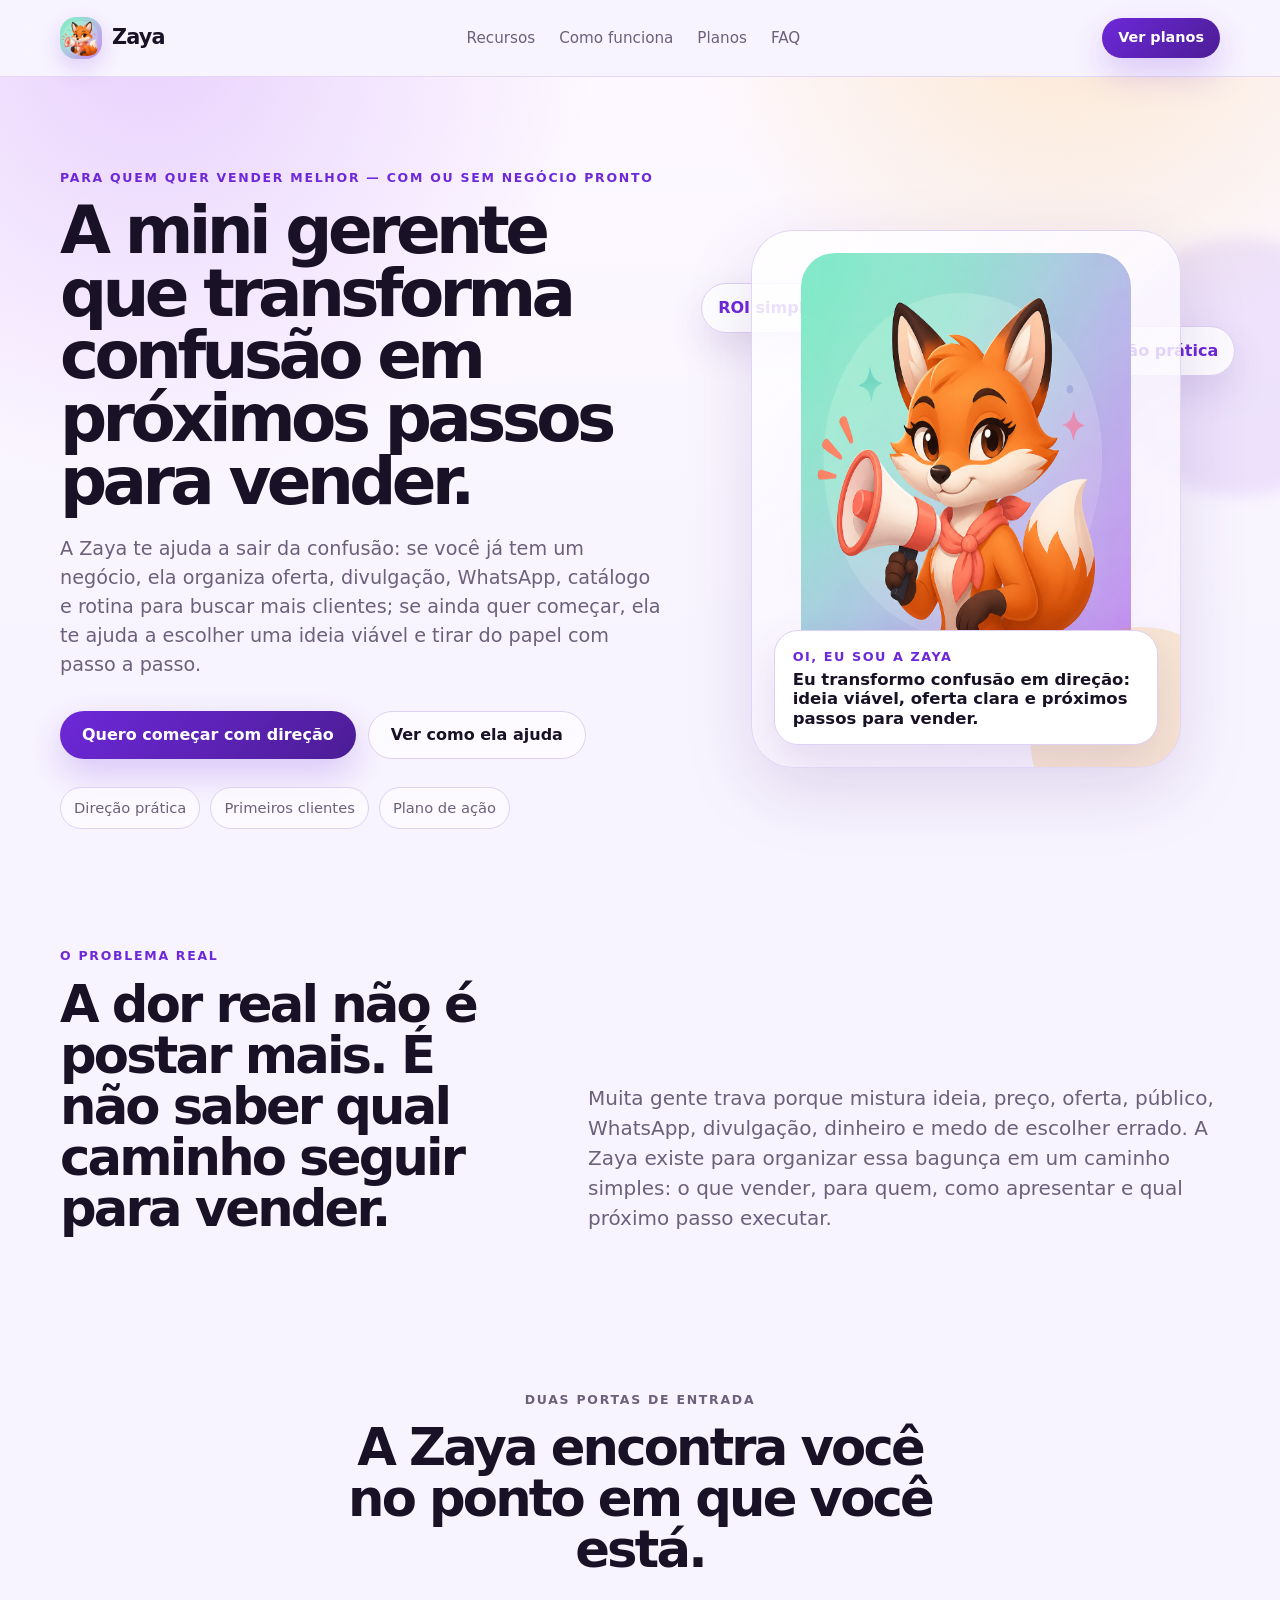
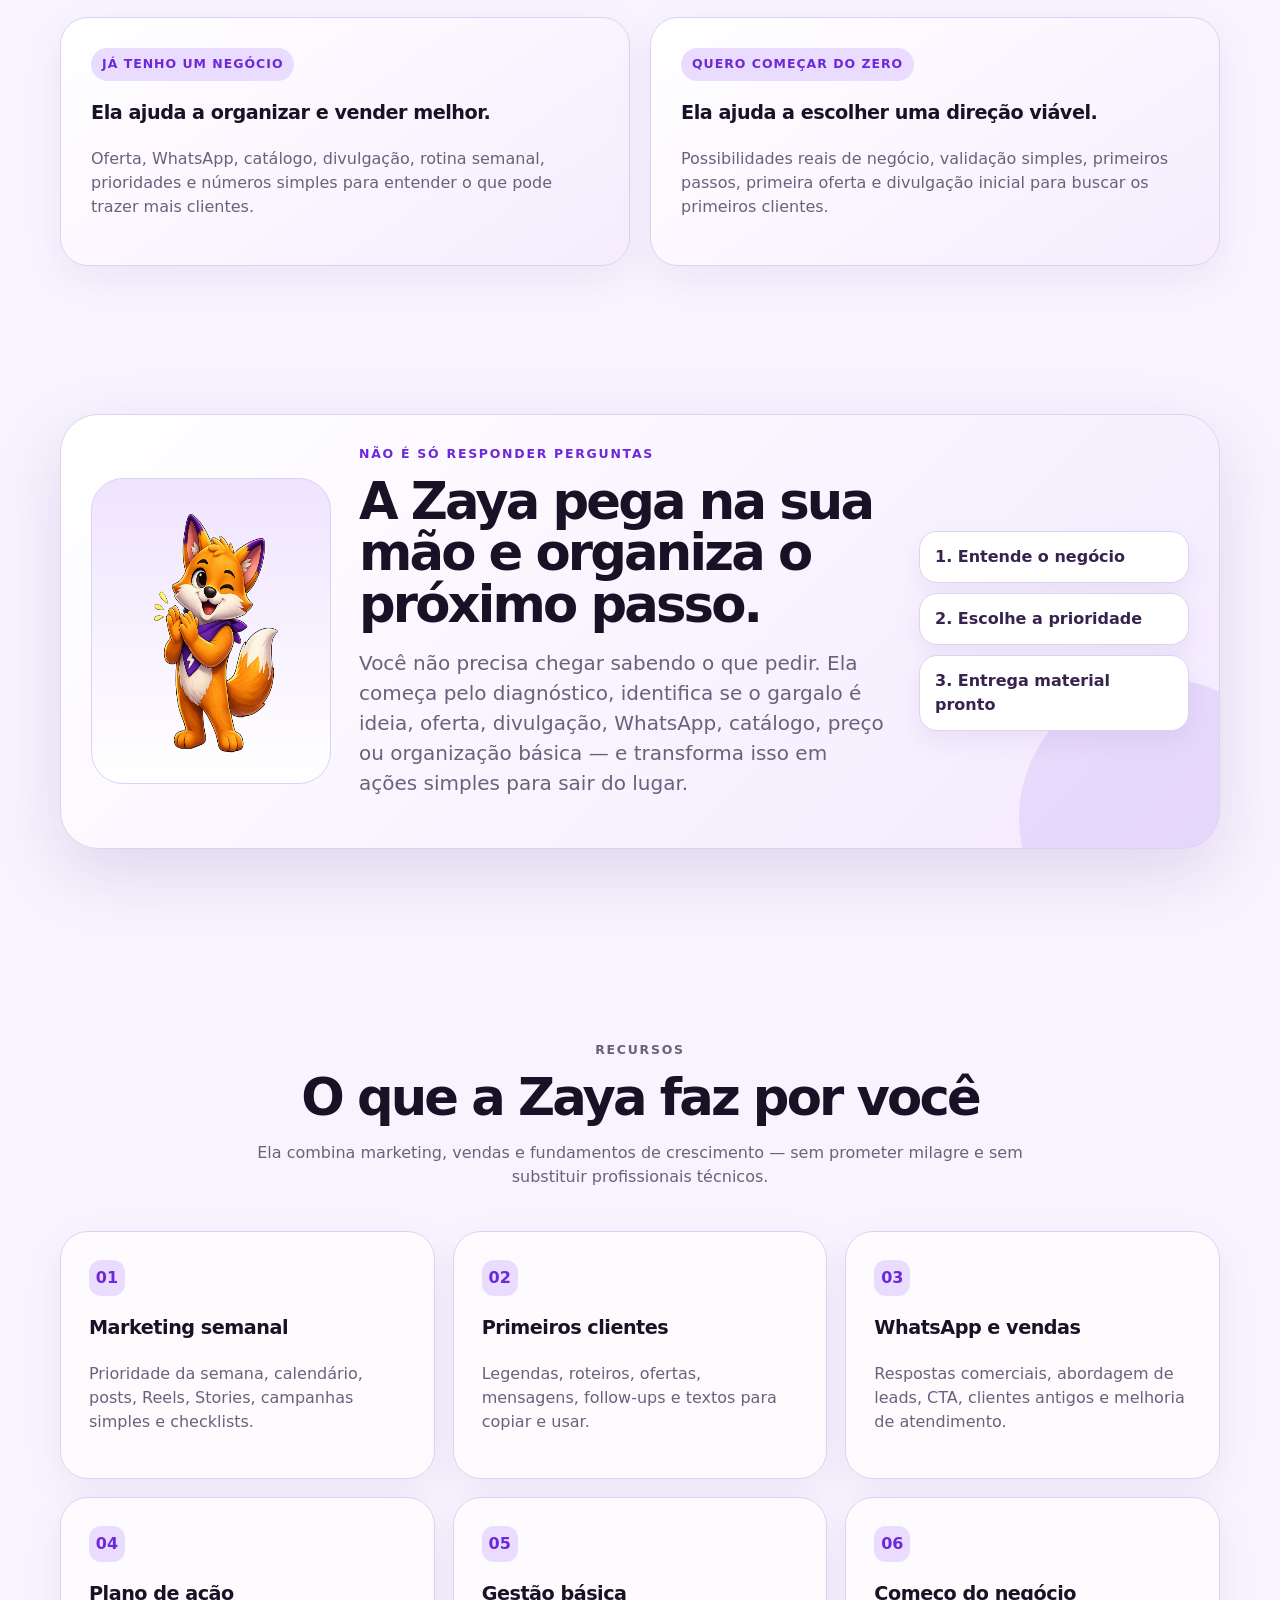
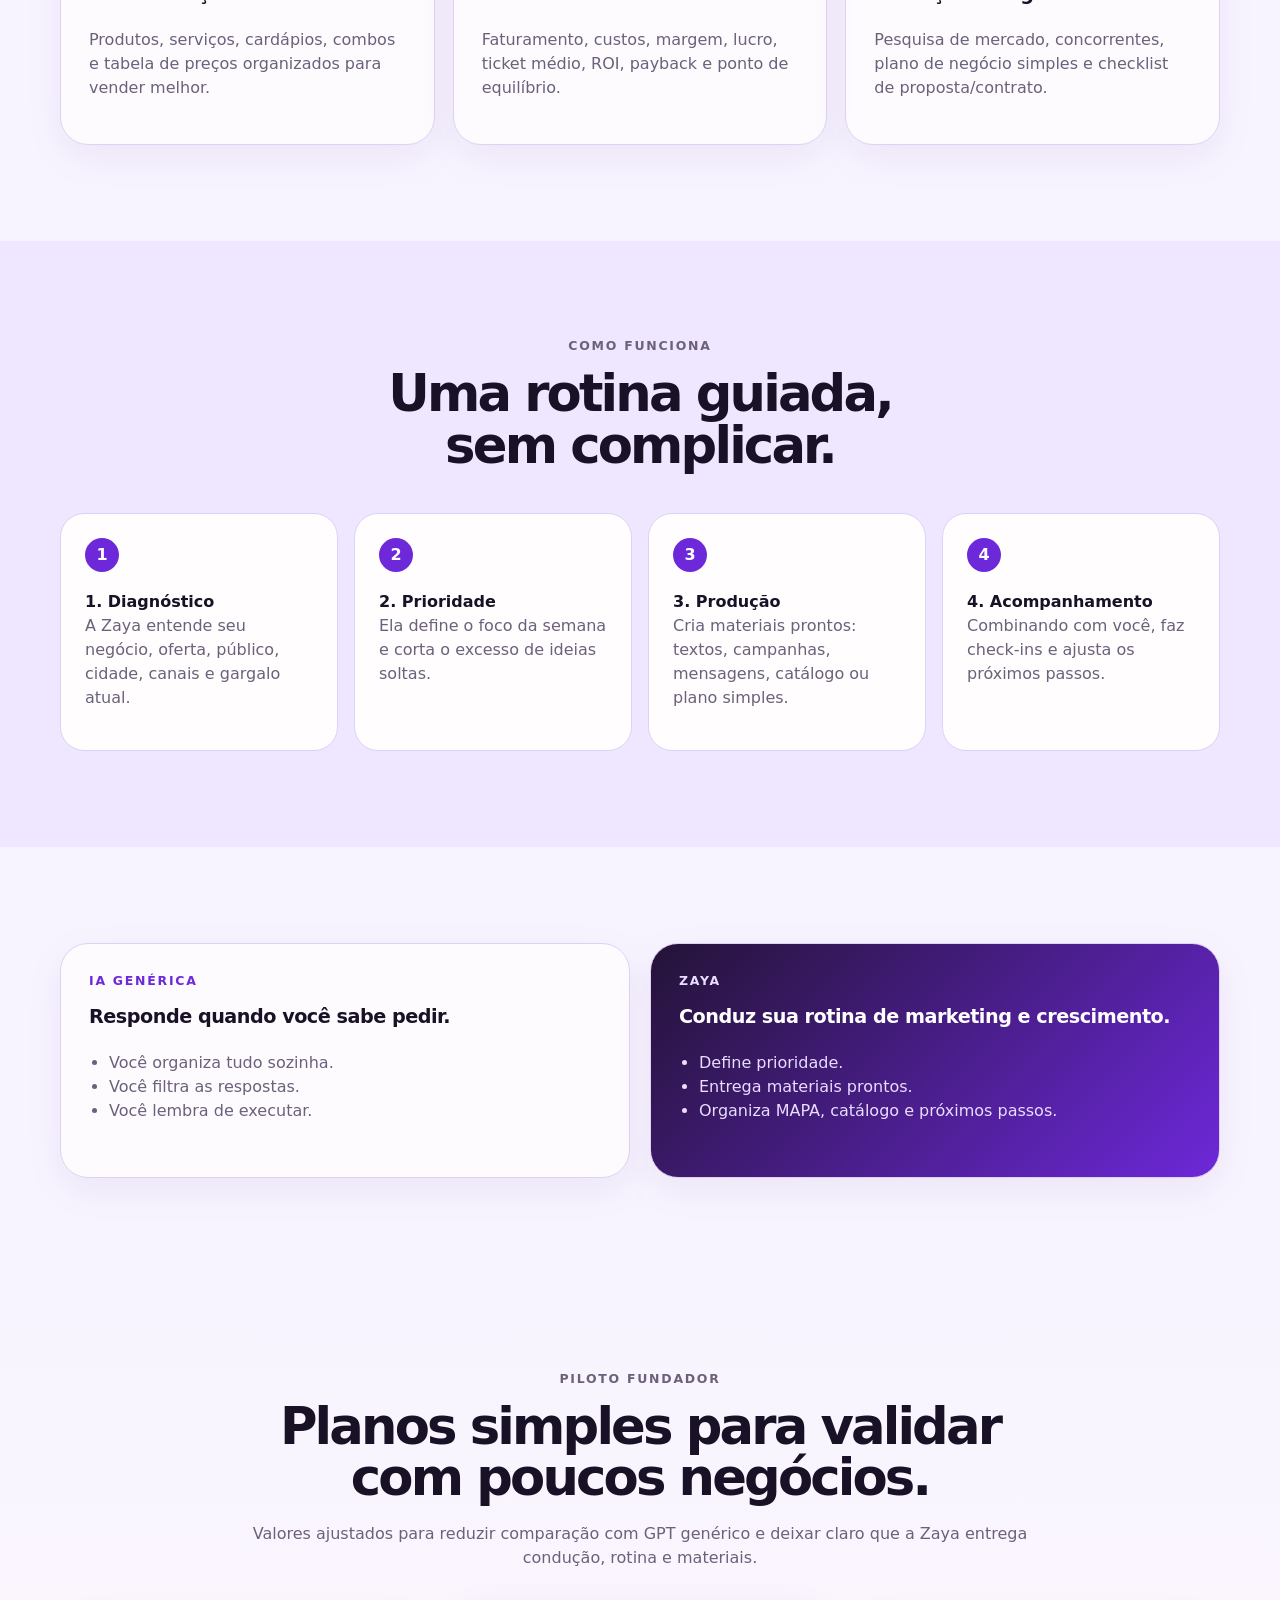
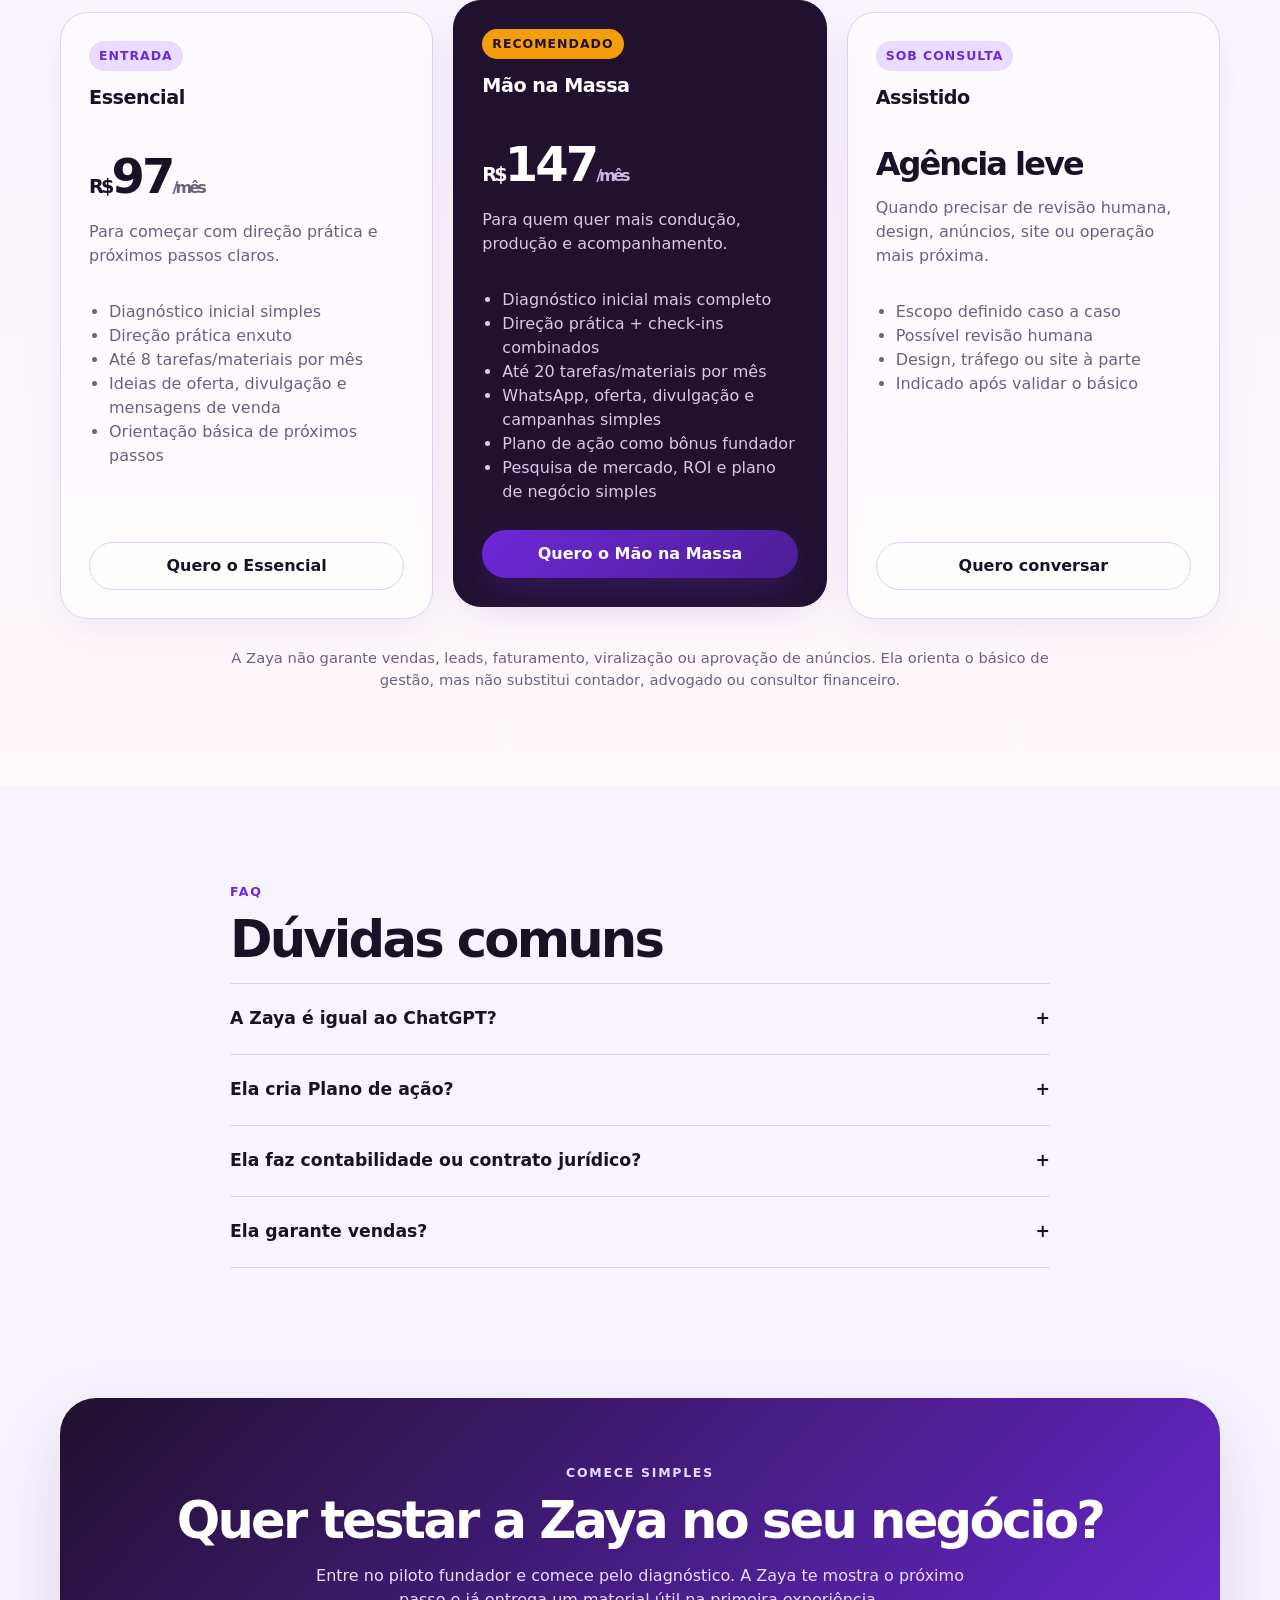
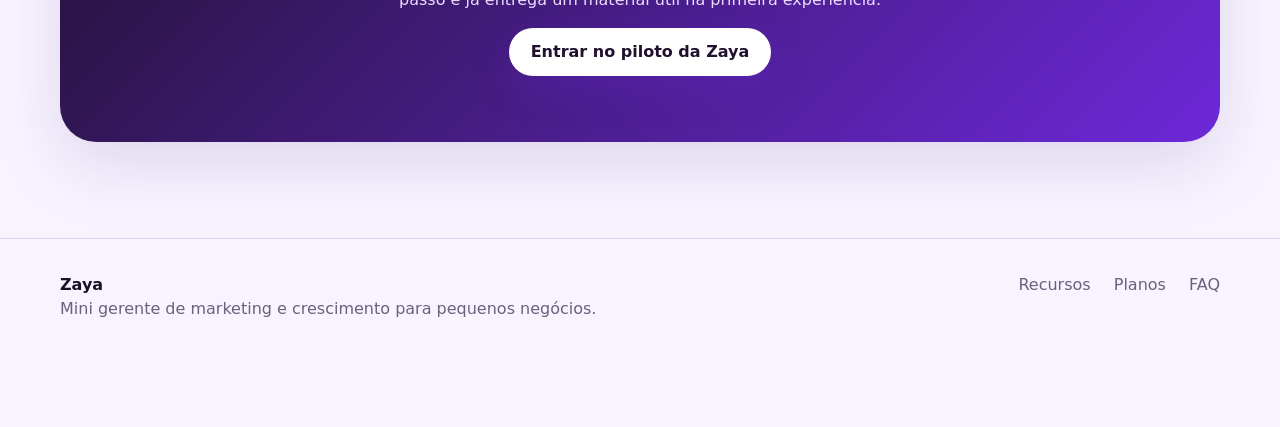
==== commit d34fdf36: "V2 roxa com mascote Zaya" ====
--- a/index.html
+++ b/index.html
@@ -55,7 +55,7 @@
       <div class="shell hero-grid">
         <div class="hero-copy">
           <p class="eyebrow">Para quem quer vender melhor — com ou sem negócio pronto</p>
-          <h1>Sua mini gerente para transformar ideia, negócio e divulgação em próximos passos claros.</h1>
+          <h1>A mini gerente que transforma confusão em próximos passos para vender.</h1>
           <p class="lead">A Zaya te ajuda a sair da confusão: se você já tem um negócio, ela organiza oferta, divulgação, WhatsApp, catálogo e rotina para buscar mais clientes; se ainda quer começar, ela te ajuda a escolher uma ideia viável e tirar do papel com passo a passo.</p>
           <div class="actions">
             <a class="btn" href="#planos">Quero começar com direção</a>
--- a/styles.css
+++ b/styles.css
@@ -24,7 +24,7 @@
 .nav{height:76px;display:flex;align-items:center;justify-content:space-between;gap:22px}.brand{display:flex;align-items:center;gap:10px;font-weight:850;letter-spacing:-.04em;font-size:1.3rem}.brand img{border-radius:16px;box-shadow:0 8px 24px rgba(109,40,217,.20)}
 .desktop-nav{display:flex;gap:24px;color:var(--muted);font-size:.95rem}.desktop-nav a:hover{color:var(--ink)}.btn{display:inline-flex;align-items:center;justify-content:center;min-height:48px;padding:0 22px;border-radius:999px;background:linear-gradient(135deg,var(--accent),#4c1d95);color:#fff;font-weight:780;box-shadow:0 14px 36px rgba(109,40,217,.24);transition:.2s ease}.btn:hover{transform:translateY(-2px);box-shadow:0 18px 46px rgba(109,40,217,.30)}.btn.ghost{background:rgba(255,255,255,.70);color:var(--ink);border:1px solid var(--line);box-shadow:none}.btn-small{min-height:40px;padding-inline:16px;font-size:.9rem}.btn.full{width:100%}
 .hero{position:relative;padding:92px 0 76px;overflow:hidden}.hero:before{content:"";position:absolute;inset:-22% -10% auto -10%;height:760px;background:radial-gradient(circle at 18% 18%,rgba(168,85,247,.24),transparent 32%),radial-gradient(circle at 78% 10%,rgba(245,158,11,.20),transparent 28%),linear-gradient(180deg,#fffaff,rgba(248,244,255,0));z-index:-1}.hero:after{content:"";position:absolute;right:-90px;top:160px;width:260px;height:260px;border-radius:999px;background:rgba(109,40,217,.09);filter:blur(8px);z-index:-1}.hero-grid{display:grid;grid-template-columns:1.02fr .86fr;gap:48px;align-items:center}.eyebrow{text-transform:uppercase;letter-spacing:.14em;font-size:.78rem;font-weight:850;color:var(--accent)}h1,h2,h3,p{margin-top:0}h1{font-size:clamp(2.55rem,5.15vw,4.55rem);line-height:.95;letter-spacing:-.07em;margin-bottom:22px}h2{font-size:clamp(2rem,4vw,3.65rem);line-height:1;letter-spacing:-.055em;margin-bottom:18px}h3{font-size:1.2rem;letter-spacing:-.025em}.lead{font-size:1.2rem;color:var(--muted);max-width:690px}.actions{display:flex;gap:12px;flex-wrap:wrap;margin:32px 0 28px}.proof-row{display:flex;gap:10px;flex-wrap:wrap}.proof-row span{border:1px solid var(--line);background:rgba(255,255,255,.62);border-radius:999px;padding:9px 13px;color:var(--muted);font-size:.92rem}
-.product-card{position:relative;min-height:540px;display:grid;place-items:center}.mascot-hero{isolation:isolate}.mascot-orbit{position:absolute;width:430px;height:430px;border-radius:999px;background:radial-gradient(circle,rgba(168,85,247,.20),rgba(109,40,217,.07) 55%,transparent 70%);z-index:-1}.mascot-card{position:relative;z-index:2;width:min(430px,100%);border:1px solid rgba(222,209,243,.9);background:linear-gradient(145deg,rgba(255,255,255,.88),rgba(246,239,255,.78));border-radius:42px;padding:22px 22px 94px;box-shadow:var(--shadow);overflow:hidden}.mascot-card:before{content:"";position:absolute;inset:auto -70px -80px auto;width:220px;height:220px;background:rgba(245,158,11,.18);border-radius:999px}.mascot-card img{width:min(330px,86%);margin:0 auto;border-radius:34px}.speech-card{position:absolute;z-index:4;left:22px;right:22px;bottom:22px;background:#fff;border:1px solid var(--line);border-radius:24px;padding:16px 18px;box-shadow:0 18px 44px rgba(72,35,130,.12)}.speech-card span{display:block;font-size:.8rem;font-weight:900;text-transform:uppercase;letter-spacing:.12em;color:var(--accent);margin-bottom:4px}.speech-card strong{display:block;line-height:1.18;font-size:1.03rem}.phone-frame{width:min(335px,100%);border-radius:42px;background:#171021;padding:18px;box-shadow:var(--shadow),0 35px 90px rgba(25,18,38,.22);border:1px solid rgba(255,255,255,.28)}.mini-phone{position:absolute;z-index:1;right:-6%;bottom:-9%;width:230px;border-radius:34px;padding:14px}.phone-top{height:50px;background:#28183d;border-radius:24px 24px 12px 12px;color:#fff;display:flex;align-items:center;gap:8px;padding:0 16px}.phone-top span{width:10px;height:10px;border-radius:99px;background:#9fffcb}.phone-top small{margin-left:auto;color:#d9cdf0}.chat-bubble{padding:14px 16px;border-radius:18px;margin:14px 0;font-size:.95rem}.chat-bubble.bot{background:#fbf7ff;color:#241633;border-bottom-left-radius:6px}.chat-bubble.user{background:var(--accent);color:#fff;margin-left:64px;border-bottom-right-radius:6px}.mini-panel{background:linear-gradient(135deg,#fff,#f0e3ff);padding:16px;border-radius:20px;margin-top:14px}.mini-panel p{color:var(--muted);margin-bottom:2px}.mini-panel strong{font-size:1rem}.floating-pill{position:absolute;background:rgba(255,255,255,.88);border:1px solid var(--line);box-shadow:0 16px 38px rgba(72,35,130,.12);border-radius:999px;padding:12px 16px;font-weight:850;color:var(--accent)}.floating-pill.one{left:-2%;top:10%}.floating-pill.two{right:-3%;top:18%}
+.product-card{position:relative;min-height:540px;display:grid;place-items:center}.mascot-hero{isolation:isolate}.mascot-orbit{position:absolute;width:430px;height:430px;border-radius:999px;background:radial-gradient(circle,rgba(168,85,247,.20),rgba(109,40,217,.07) 55%,transparent 70%);z-index:-1}.mascot-card{position:relative;z-index:2;width:min(430px,100%);border:1px solid rgba(222,209,243,.9);background:linear-gradient(145deg,rgba(255,255,255,.88),rgba(246,239,255,.78));border-radius:42px;padding:22px 22px 94px;box-shadow:var(--shadow);overflow:hidden}.mascot-card:before{content:"";position:absolute;inset:auto -70px -80px auto;width:220px;height:220px;background:rgba(245,158,11,.18);border-radius:999px}.mascot-card img{width:min(330px,86%);margin:0 auto;border-radius:34px}.speech-card{position:absolute;z-index:4;left:22px;right:22px;bottom:22px;background:#fff;border:1px solid var(--line);border-radius:24px;padding:16px 18px;box-shadow:0 18px 44px rgba(72,35,130,.12)}.speech-card span{display:block;font-size:.8rem;font-weight:900;text-transform:uppercase;letter-spacing:.12em;color:var(--accent);margin-bottom:4px}.speech-card strong{display:block;line-height:1.18;font-size:1.03rem}.phone-frame{width:min(335px,100%);border-radius:42px;background:#171021;padding:18px;box-shadow:var(--shadow),0 35px 90px rgba(25,18,38,.22);border:1px solid rgba(255,255,255,.28)}.mini-phone{display:none;position:absolute;z-index:1;right:-6%;bottom:-9%;width:230px;border-radius:34px;padding:14px}.phone-top{height:50px;background:#28183d;border-radius:24px 24px 12px 12px;color:#fff;display:flex;align-items:center;gap:8px;padding:0 16px}.phone-top span{width:10px;height:10px;border-radius:99px;background:#9fffcb}.phone-top small{margin-left:auto;color:#d9cdf0}.chat-bubble{padding:14px 16px;border-radius:18px;margin:14px 0;font-size:.95rem}.chat-bubble.bot{background:#fbf7ff;color:#241633;border-bottom-left-radius:6px}.chat-bubble.user{background:var(--accent);color:#fff;margin-left:64px;border-bottom-right-radius:6px}.mini-panel{background:linear-gradient(135deg,#fff,#f0e3ff);padding:16px;border-radius:20px;margin-top:14px}.mini-panel p{color:var(--muted);margin-bottom:2px}.mini-panel strong{font-size:1rem}.floating-pill{position:absolute;background:rgba(255,255,255,.88);border:1px solid var(--line);box-shadow:0 16px 38px rgba(72,35,130,.12);border-radius:999px;padding:12px 16px;font-weight:850;color:var(--accent)}.floating-pill.one{left:-2%;top:10%}.floating-pill.two{right:-3%;top:18%}
 .split{display:grid;grid-template-columns:.75fr 1fr;gap:54px;align-items:end}.section-text{font-size:1.25rem;color:var(--muted)}.problem{padding-top:42px}.section-head{text-align:center;max-width:780px;margin:0 auto 42px}.section-head p{color:var(--muted)}.section-head.narrow{max-width:620px}
 .doors{padding-top:42px}.doors-grid{display:grid;grid-template-columns:1fr 1fr;gap:20px}.doors-grid article{background:linear-gradient(145deg,#fff,#f5edff);border:1px solid var(--line);border-radius:var(--radius);padding:30px;box-shadow:0 12px 38px rgba(72,35,130,.07)}.doors-grid span{display:inline-flex;border-radius:999px;background:#eadcff;color:var(--accent);padding:7px 11px;font-size:.78rem;font-weight:900;text-transform:uppercase;letter-spacing:.08em;margin-bottom:18px}.doors-grid p{color:var(--muted)}
 .zaya-guide{padding-top:52px}.guide-card{display:grid;grid-template-columns:240px 1fr 270px;gap:28px;align-items:center;background:linear-gradient(135deg,#fff,#f3eaff);border:1px solid var(--line);border-radius:38px;padding:30px;box-shadow:var(--shadow);position:relative;overflow:hidden}.guide-card:after{content:"";position:absolute;right:-80px;bottom:-110px;width:280px;height:280px;background:rgba(109,40,217,.10);border-radius:999px}.guide-mascot{position:relative;z-index:1;background:linear-gradient(180deg,#efe4ff,#fff);border:1px solid var(--line);border-radius:32px;padding:12px}.guide-mascot img{border-radius:24px}.guide-card>div{position:relative;z-index:1}.guide-list{display:grid;gap:10px}.guide-list span{background:#fff;border:1px solid var(--line);border-radius:18px;padding:13px 15px;font-weight:850;color:#38234f;box-shadow:0 10px 26px rgba(72,35,130,.07)}
--- a/styles.css
+++ b/styles.css
@@ -24,7 +24,7 @@
 .nav{height:76px;display:flex;align-items:center;justify-content:space-between;gap:22px}.brand{display:flex;align-items:center;gap:10px;font-weight:850;letter-spacing:-.04em;font-size:1.3rem}.brand img{border-radius:16px;box-shadow:0 8px 24px rgba(109,40,217,.20)}
 .desktop-nav{display:flex;gap:24px;color:var(--muted);font-size:.95rem}.desktop-nav a:hover{color:var(--ink)}.btn{display:inline-flex;align-items:center;justify-content:center;min-height:48px;padding:0 22px;border-radius:999px;background:linear-gradient(135deg,var(--accent),#4c1d95);color:#fff;font-weight:780;box-shadow:0 14px 36px rgba(109,40,217,.24);transition:.2s ease}.btn:hover{transform:translateY(-2px);box-shadow:0 18px 46px rgba(109,40,217,.30)}.btn.ghost{background:rgba(255,255,255,.70);color:var(--ink);border:1px solid var(--line);box-shadow:none}.btn-small{min-height:40px;padding-inline:16px;font-size:.9rem}.btn.full{width:100%}
 .hero{position:relative;padding:92px 0 76px;overflow:hidden}.hero:before{content:"";position:absolute;inset:-22% -10% auto -10%;height:760px;background:radial-gradient(circle at 18% 18%,rgba(168,85,247,.24),transparent 32%),radial-gradient(circle at 78% 10%,rgba(245,158,11,.20),transparent 28%),linear-gradient(180deg,#fffaff,rgba(248,244,255,0));z-index:-1}.hero:after{content:"";position:absolute;right:-90px;top:160px;width:260px;height:260px;border-radius:999px;background:rgba(109,40,217,.09);filter:blur(8px);z-index:-1}.hero-grid{display:grid;grid-template-columns:1.02fr .86fr;gap:48px;align-items:center}.eyebrow{text-transform:uppercase;letter-spacing:.14em;font-size:.78rem;font-weight:850;color:var(--accent)}h1,h2,h3,p{margin-top:0}h1{font-size:clamp(2.55rem,5.15vw,4.55rem);line-height:.95;letter-spacing:-.07em;margin-bottom:22px}h2{font-size:clamp(2rem,4vw,3.65rem);line-height:1;letter-spacing:-.055em;margin-bottom:18px}h3{font-size:1.2rem;letter-spacing:-.025em}.lead{font-size:1.2rem;color:var(--muted);max-width:690px}.actions{display:flex;gap:12px;flex-wrap:wrap;margin:32px 0 28px}.proof-row{display:flex;gap:10px;flex-wrap:wrap}.proof-row span{border:1px solid var(--line);background:rgba(255,255,255,.62);border-radius:999px;padding:9px 13px;color:var(--muted);font-size:.92rem}
-.product-card{position:relative;min-height:540px;display:grid;place-items:center}.mascot-hero{isolation:isolate}.mascot-orbit{position:absolute;width:430px;height:430px;border-radius:999px;background:radial-gradient(circle,rgba(168,85,247,.20),rgba(109,40,217,.07) 55%,transparent 70%);z-index:-1}.mascot-card{position:relative;z-index:2;width:min(430px,100%);border:1px solid rgba(222,209,243,.9);background:linear-gradient(145deg,rgba(255,255,255,.88),rgba(246,239,255,.78));border-radius:42px;padding:22px 22px 94px;box-shadow:var(--shadow);overflow:hidden}.mascot-card:before{content:"";position:absolute;inset:auto -70px -80px auto;width:220px;height:220px;background:rgba(245,158,11,.18);border-radius:999px}.mascot-card img{width:min(330px,86%);margin:0 auto;border-radius:34px}.speech-card{position:absolute;z-index:4;left:22px;right:22px;bottom:22px;background:#fff;border:1px solid var(--line);border-radius:24px;padding:16px 18px;box-shadow:0 18px 44px rgba(72,35,130,.12)}.speech-card span{display:block;font-size:.8rem;font-weight:900;text-transform:uppercase;letter-spacing:.12em;color:var(--accent);margin-bottom:4px}.speech-card strong{display:block;line-height:1.18;font-size:1.03rem}.phone-frame{width:min(335px,100%);border-radius:42px;background:#171021;padding:18px;box-shadow:var(--shadow),0 35px 90px rgba(25,18,38,.22);border:1px solid rgba(255,255,255,.28)}.mini-phone{position:absolute;z-index:1;right:-6%;bottom:-9%;width:230px;border-radius:34px;padding:14px}.phone-top{height:50px;background:#28183d;border-radius:24px 24px 12px 12px;color:#fff;display:flex;align-items:center;gap:8px;padding:0 16px}.phone-top span{width:10px;height:10px;border-radius:99px;background:#9fffcb}.phone-top small{margin-left:auto;color:#d9cdf0}.chat-bubble{padding:14px 16px;border-radius:18px;margin:14px 0;font-size:.95rem}.chat-bubble.bot{background:#fbf7ff;color:#241633;border-bottom-left-radius:6px}.chat-bubble.user{background:var(--accent);color:#fff;margin-left:64px;border-bottom-right-radius:6px}.mini-panel{background:linear-gradient(135deg,#fff,#f0e3ff);padding:16px;border-radius:20px;margin-top:14px}.mini-panel p{color:var(--muted);margin-bottom:2px}.mini-panel strong{font-size:1rem}.floating-pill{position:absolute;background:rgba(255,255,255,.88);border:1px solid var(--line);box-shadow:0 16px 38px rgba(72,35,130,.12);border-radius:999px;padding:12px 16px;font-weight:850;color:var(--accent)}.floating-pill.one{left:-2%;top:10%}.floating-pill.two{right:-3%;top:18%}
+.product-card{position:relative;min-height:540px;display:grid;place-items:center}.mascot-hero{isolation:isolate}.mascot-orbit{position:absolute;width:430px;height:430px;border-radius:999px;background:radial-gradient(circle,rgba(168,85,247,.20),rgba(109,40,217,.07) 55%,transparent 70%);z-index:-1}.mascot-card{position:relative;z-index:2;width:min(430px,100%);border:1px solid rgba(222,209,243,.9);background:linear-gradient(145deg,rgba(255,255,255,.88),rgba(246,239,255,.78));border-radius:42px;padding:22px 22px 94px;box-shadow:var(--shadow);overflow:hidden}.mascot-card:before{content:"";position:absolute;inset:auto -70px -80px auto;width:220px;height:220px;background:rgba(245,158,11,.18);border-radius:999px}.mascot-card img{width:min(330px,86%);margin:0 auto;border-radius:34px}.speech-card{position:absolute;z-index:4;left:22px;right:22px;bottom:22px;background:#fff;border:1px solid var(--line);border-radius:24px;padding:16px 18px;box-shadow:0 18px 44px rgba(72,35,130,.12)}.speech-card span{display:block;font-size:.8rem;font-weight:900;text-transform:uppercase;letter-spacing:.12em;color:var(--accent);margin-bottom:4px}.speech-card strong{display:block;line-height:1.18;font-size:1.03rem}.phone-frame{width:min(335px,100%);border-radius:42px;background:#171021;padding:18px;box-shadow:var(--shadow),0 35px 90px rgba(25,18,38,.22);border:1px solid rgba(255,255,255,.28)}.mini-phone{display:none;position:absolute;z-index:1;right:-6%;bottom:-9%;width:230px;border-radius:34px;padding:14px}.phone-top{height:50px;background:#28183d;border-radius:24px 24px 12px 12px;color:#fff;display:flex;align-items:center;gap:8px;padding:0 16px}.phone-top span{width:10px;height:10px;border-radius:99px;background:#9fffcb}.phone-top small{margin-left:auto;color:#d9cdf0}.chat-bubble{padding:14px 16px;border-radius:18px;margin:14px 0;font-size:.95rem}.chat-bubble.bot{background:#fbf7ff;color:#241633;border-bottom-left-radius:6px}.chat-bubble.user{background:var(--accent);color:#fff;margin-left:64px;border-bottom-right-radius:6px}.mini-panel{background:linear-gradient(135deg,#fff,#f0e3ff);padding:16px;border-radius:20px;margin-top:14px}.mini-panel p{color:var(--muted);margin-bottom:2px}.mini-panel strong{font-size:1rem}.floating-pill{position:absolute;background:rgba(255,255,255,.88);border:1px solid var(--line);box-shadow:0 16px 38px rgba(72,35,130,.12);border-radius:999px;padding:12px 16px;font-weight:850;color:var(--accent)}.floating-pill.one{left:-2%;top:10%}.floating-pill.two{right:-3%;top:18%}
 .split{display:grid;grid-template-columns:.75fr 1fr;gap:54px;align-items:end}.section-text{font-size:1.25rem;color:var(--muted)}.problem{padding-top:42px}.section-head{text-align:center;max-width:780px;margin:0 auto 42px}.section-head p{color:var(--muted)}.section-head.narrow{max-width:620px}
 .doors{padding-top:42px}.doors-grid{display:grid;grid-template-columns:1fr 1fr;gap:20px}.doors-grid article{background:linear-gradient(145deg,#fff,#f5edff);border:1px solid var(--line);border-radius:var(--radius);padding:30px;box-shadow:0 12px 38px rgba(72,35,130,.07)}.doors-grid span{display:inline-flex;border-radius:999px;background:#eadcff;color:var(--accent);padding:7px 11px;font-size:.78rem;font-weight:900;text-transform:uppercase;letter-spacing:.08em;margin-bottom:18px}.doors-grid p{color:var(--muted)}
 .zaya-guide{padding-top:52px}.guide-card{display:grid;grid-template-columns:240px 1fr 270px;gap:28px;align-items:center;background:linear-gradient(135deg,#fff,#f3eaff);border:1px solid var(--line);border-radius:38px;padding:30px;box-shadow:var(--shadow);position:relative;overflow:hidden}.guide-card:after{content:"";position:absolute;right:-80px;bottom:-110px;width:280px;height:280px;background:rgba(109,40,217,.10);border-radius:999px}.guide-mascot{position:relative;z-index:1;background:linear-gradient(180deg,#efe4ff,#fff);border:1px solid var(--line);border-radius:32px;padding:12px}.guide-mascot img{border-radius:24px}.guide-card>div{position:relative;z-index:1}.guide-list{display:grid;gap:10px}.guide-list span{background:#fff;border:1px solid var(--line);border-radius:18px;padding:13px 15px;font-weight:850;color:#38234f;box-shadow:0 10px 26px rgba(72,35,130,.07)}
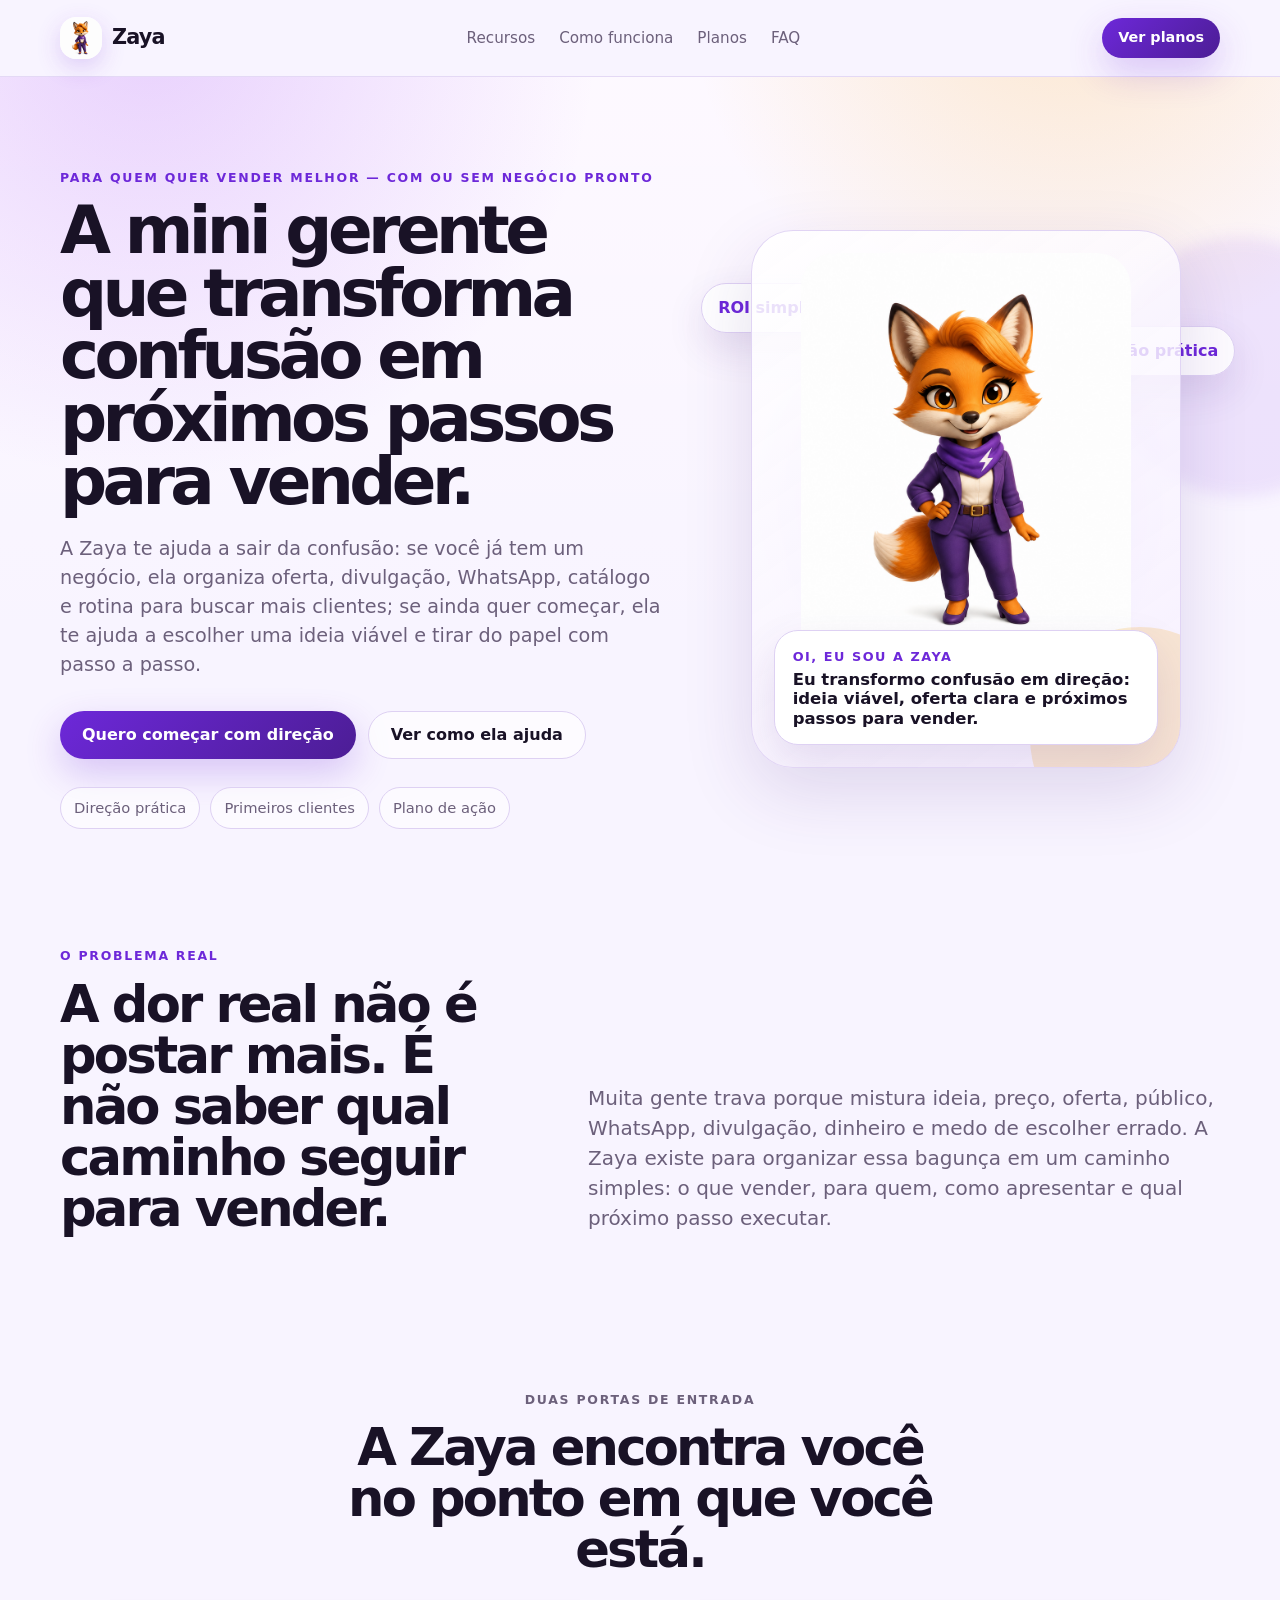
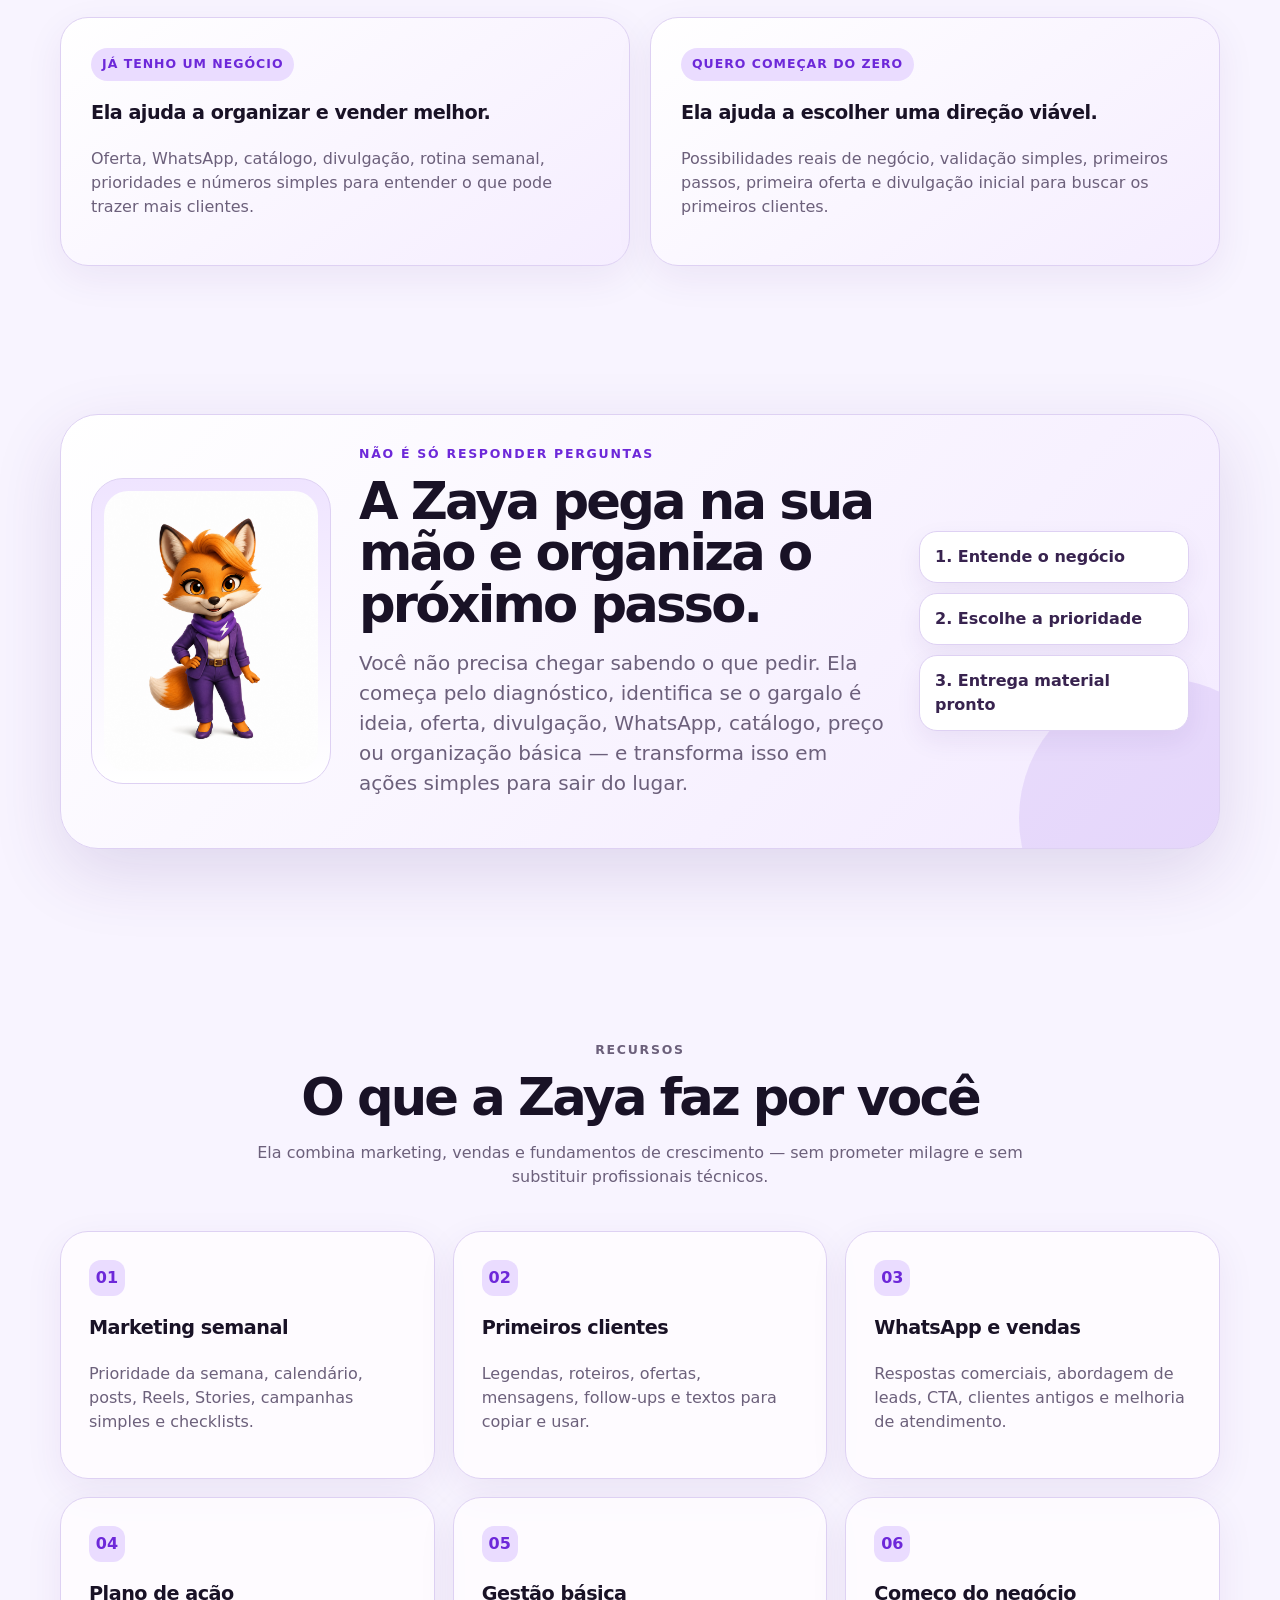
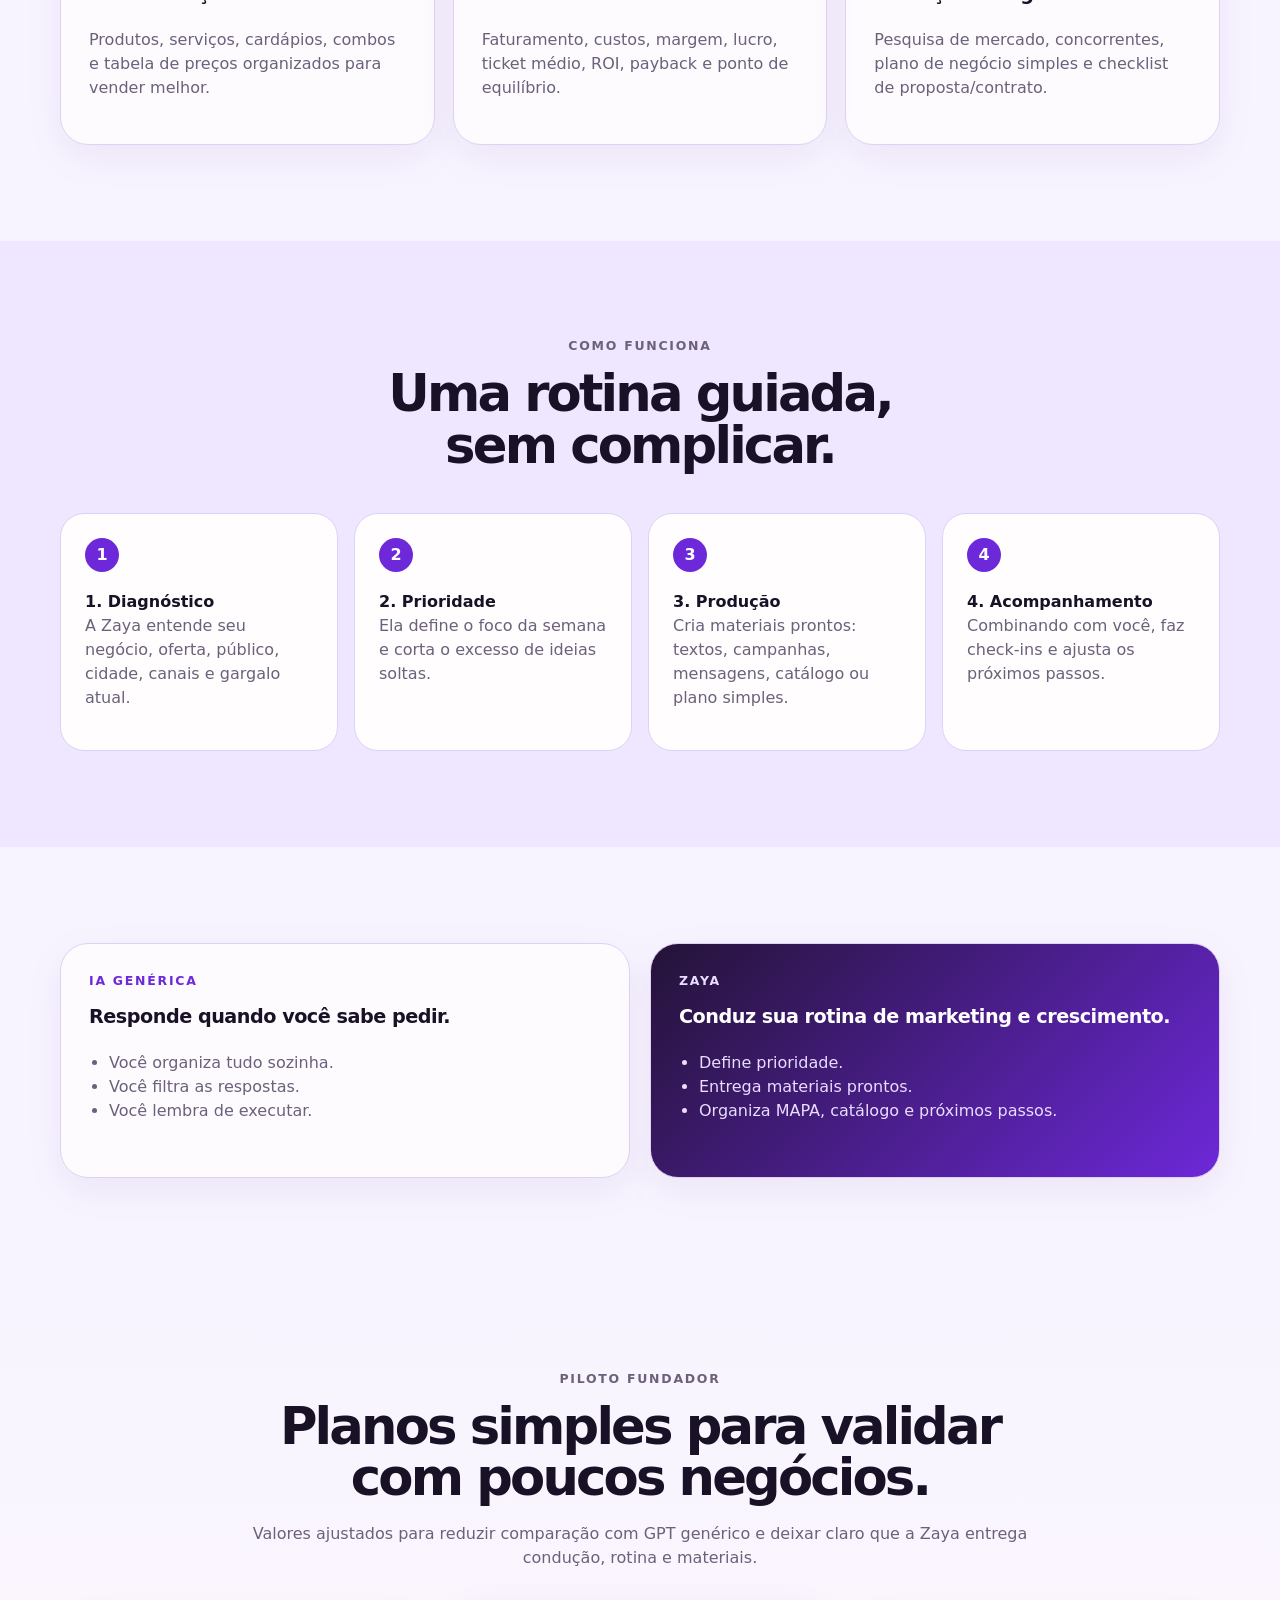
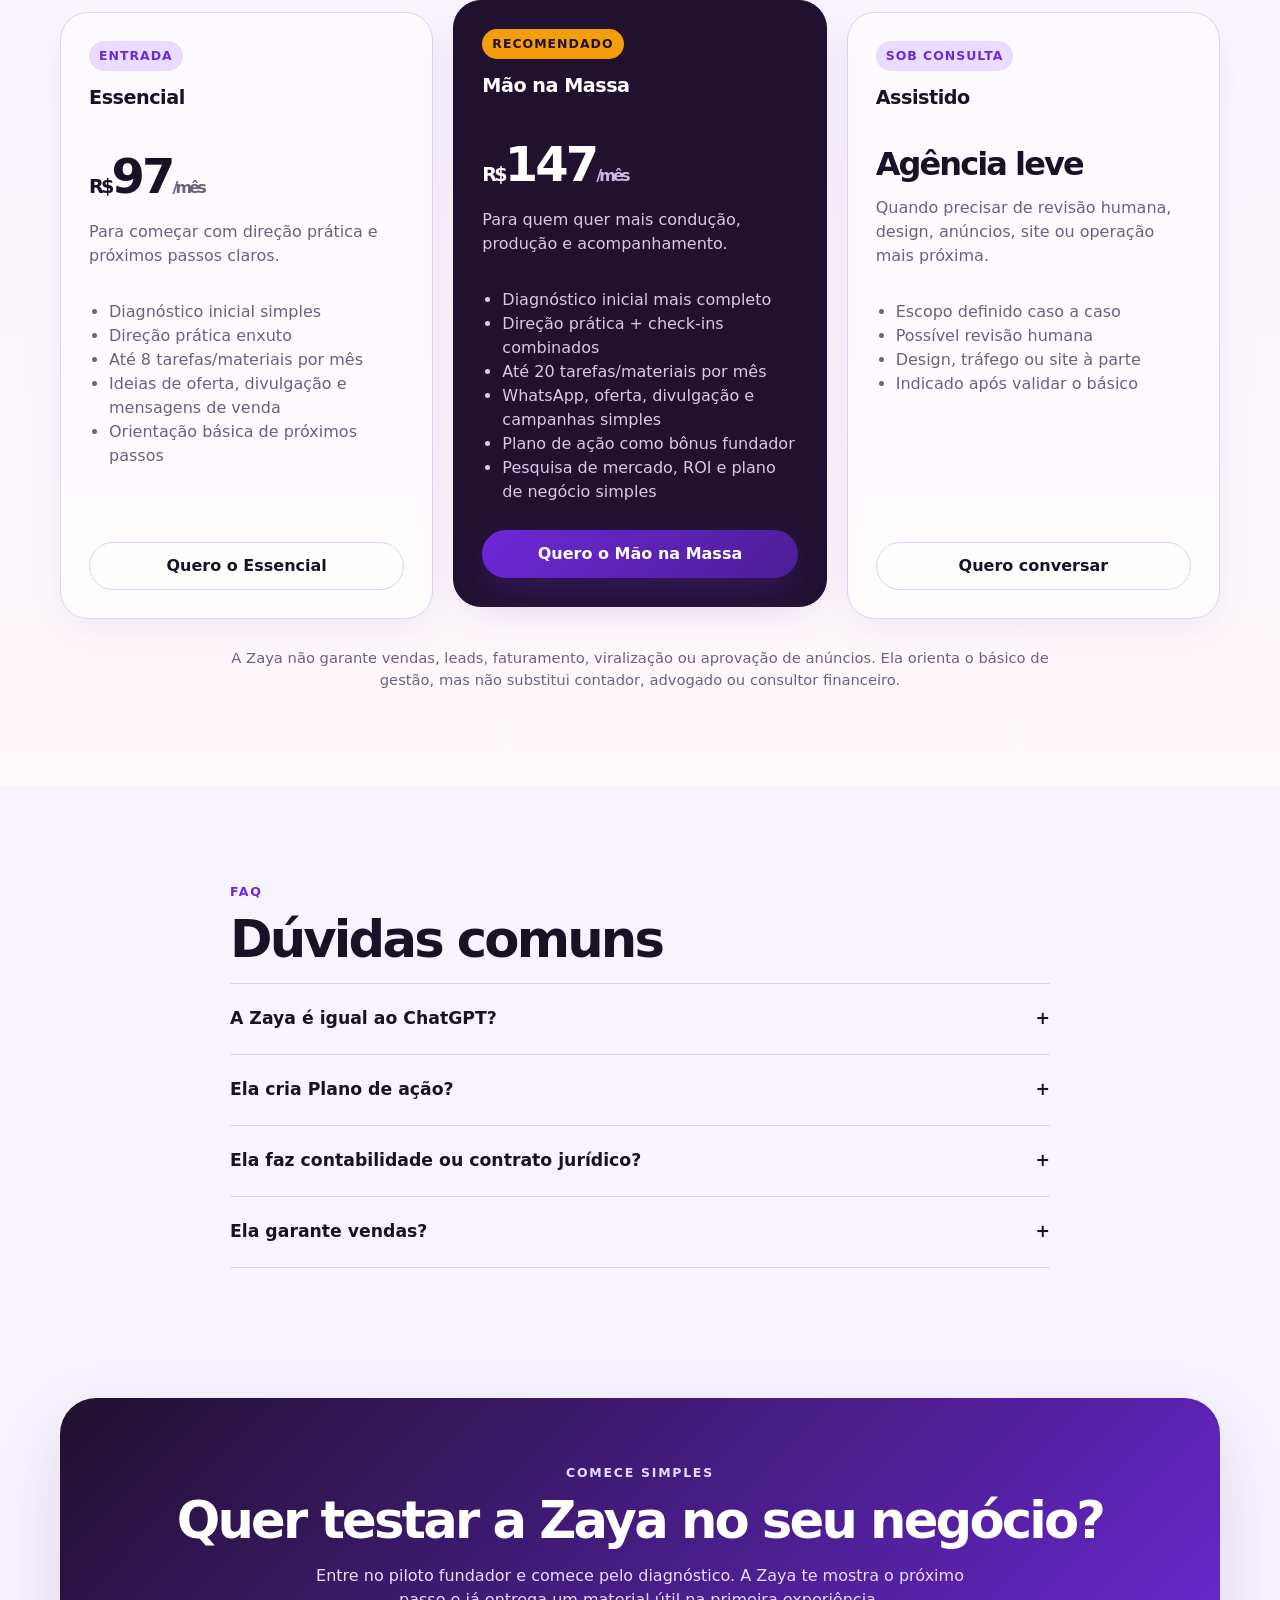
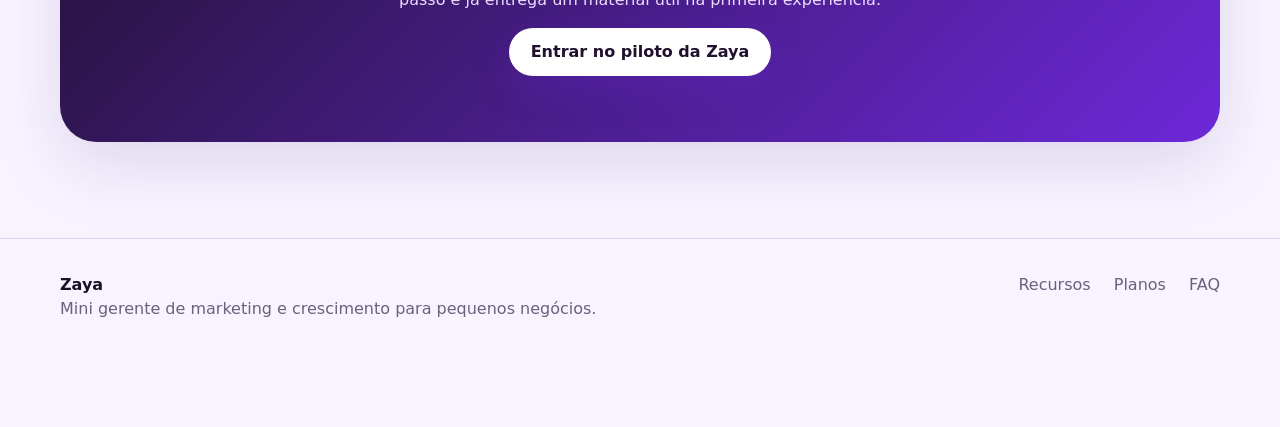
==== commit cba65d4e: "V2 roxa com mascote Zaya" ====
--- a/index.html
+++ b/index.html
@@ -12,7 +12,7 @@
   <meta property="og:title" content="Zaya | Mini gerente de marketing e crescimento">
   <meta property="og:description" content="Uma rotina guiada de marketing, vendas e crescimento para pequenos negócios — direto no Telegram.">
   <meta property="og:url" content="https://zaya.agenciacavalheri.com.br/">
-  <meta property="og:image" content="https://zaya.agenciacavalheri.com.br/assets/zaya-avatar-raposa.png">
+  <meta property="og:image" content="https://zaya.agenciacavalheri.com.br/assets/zaya-mascote-principal-v2-pocket.png">
   <link rel="preload" href="styles.css" as="style">
   <link rel="stylesheet" href="styles.css">
   <script type="application/ld+json">
@@ -37,7 +37,7 @@
   <header class="header" data-header>
     <div class="shell nav">
       <a class="brand" href="#hero" aria-label="Zaya">
-        <img src="assets/zaya-avatar-raposa.png" alt="Mascote da Zaya" width="42" height="42">
+        <img src="assets/zaya-mascote-principal-v2-pocket.png" alt="Mascote da Zaya" width="42" height="42">
         <span>Zaya</span>
       </a>
       <nav class="desktop-nav" aria-label="Navegação principal">
@@ -71,20 +71,12 @@
         <div class="product-card mascot-hero" aria-label="Zaya explicando como funciona">
           <div class="mascot-orbit" aria-hidden="true"></div>
           <div class="mascot-card">
-            <img src="assets/zaya-avatar-raposa.png" alt="Mascote da Zaya, mini gerente de marketing" width="420" height="420">
+            <img src="assets/zaya-mascote-principal-v2-pocket.png" alt="Mascote da Zaya, mini gerente de marketing" width="420" height="420">
             <div class="speech-card">
               <span>Oi, eu sou a Zaya</span>
               <strong>Eu transformo confusão em direção: ideia viável, oferta clara e próximos passos para vender.</strong>
             </div>
           </div>
-          <div class="phone-frame mini-phone">
-            <div class="phone-top"><span></span><strong>Zaya</strong><small>online</small></div>
-            <div class="chat-bubble bot">Começamos pelo diagnóstico, depois eu te entrego prioridade, textos e próximos passos.</div>
-            <div class="mini-panel">
-              <p>Esta semana</p>
-              <strong>Oferta + WhatsApp + Plano de ação</strong>
-            </div>
-          </div>
           <div class="floating-pill one">ROI simples</div>
           <div class="floating-pill two">Direção prática</div>
         </div>
@@ -125,7 +117,7 @@
     <section class="section zaya-guide" aria-label="Zaya conduzindo o processo">
       <div class="shell guide-card">
         <div class="guide-mascot">
-          <img src="assets/zaya-mascote-transparente.png" alt="Zaya apontando os próximos passos" width="280" height="280">
+          <img src="assets/zaya-mascote-principal-v2-pocket.png" alt="Zaya explicando os próximos passos" width="280" height="280">
         </div>
         <div>
           <p class="eyebrow">Não é só responder perguntas</p>
--- a/styles.css
+++ b/styles.css
@@ -24,12 +24,12 @@
 .nav{height:76px;display:flex;align-items:center;justify-content:space-between;gap:22px}.brand{display:flex;align-items:center;gap:10px;font-weight:850;letter-spacing:-.04em;font-size:1.3rem}.brand img{border-radius:16px;box-shadow:0 8px 24px rgba(109,40,217,.20)}
 .desktop-nav{display:flex;gap:24px;color:var(--muted);font-size:.95rem}.desktop-nav a:hover{color:var(--ink)}.btn{display:inline-flex;align-items:center;justify-content:center;min-height:48px;padding:0 22px;border-radius:999px;background:linear-gradient(135deg,var(--accent),#4c1d95);color:#fff;font-weight:780;box-shadow:0 14px 36px rgba(109,40,217,.24);transition:.2s ease}.btn:hover{transform:translateY(-2px);box-shadow:0 18px 46px rgba(109,40,217,.30)}.btn.ghost{background:rgba(255,255,255,.70);color:var(--ink);border:1px solid var(--line);box-shadow:none}.btn-small{min-height:40px;padding-inline:16px;font-size:.9rem}.btn.full{width:100%}
 .hero{position:relative;padding:92px 0 76px;overflow:hidden}.hero:before{content:"";position:absolute;inset:-22% -10% auto -10%;height:760px;background:radial-gradient(circle at 18% 18%,rgba(168,85,247,.24),transparent 32%),radial-gradient(circle at 78% 10%,rgba(245,158,11,.20),transparent 28%),linear-gradient(180deg,#fffaff,rgba(248,244,255,0));z-index:-1}.hero:after{content:"";position:absolute;right:-90px;top:160px;width:260px;height:260px;border-radius:999px;background:rgba(109,40,217,.09);filter:blur(8px);z-index:-1}.hero-grid{display:grid;grid-template-columns:1.02fr .86fr;gap:48px;align-items:center}.eyebrow{text-transform:uppercase;letter-spacing:.14em;font-size:.78rem;font-weight:850;color:var(--accent)}h1,h2,h3,p{margin-top:0}h1{font-size:clamp(2.55rem,5.15vw,4.55rem);line-height:.95;letter-spacing:-.07em;margin-bottom:22px}h2{font-size:clamp(2rem,4vw,3.65rem);line-height:1;letter-spacing:-.055em;margin-bottom:18px}h3{font-size:1.2rem;letter-spacing:-.025em}.lead{font-size:1.2rem;color:var(--muted);max-width:690px}.actions{display:flex;gap:12px;flex-wrap:wrap;margin:32px 0 28px}.proof-row{display:flex;gap:10px;flex-wrap:wrap}.proof-row span{border:1px solid var(--line);background:rgba(255,255,255,.62);border-radius:999px;padding:9px 13px;color:var(--muted);font-size:.92rem}
-.product-card{position:relative;min-height:540px;display:grid;place-items:center}.mascot-hero{isolation:isolate}.mascot-orbit{position:absolute;width:430px;height:430px;border-radius:999px;background:radial-gradient(circle,rgba(168,85,247,.20),rgba(109,40,217,.07) 55%,transparent 70%);z-index:-1}.mascot-card{position:relative;z-index:2;width:min(430px,100%);border:1px solid rgba(222,209,243,.9);background:linear-gradient(145deg,rgba(255,255,255,.88),rgba(246,239,255,.78));border-radius:42px;padding:22px 22px 94px;box-shadow:var(--shadow);overflow:hidden}.mascot-card:before{content:"";position:absolute;inset:auto -70px -80px auto;width:220px;height:220px;background:rgba(245,158,11,.18);border-radius:999px}.mascot-card img{width:min(330px,86%);margin:0 auto;border-radius:34px}.speech-card{position:absolute;z-index:4;left:22px;right:22px;bottom:22px;background:#fff;border:1px solid var(--line);border-radius:24px;padding:16px 18px;box-shadow:0 18px 44px rgba(72,35,130,.12)}.speech-card span{display:block;font-size:.8rem;font-weight:900;text-transform:uppercase;letter-spacing:.12em;color:var(--accent);margin-bottom:4px}.speech-card strong{display:block;line-height:1.18;font-size:1.03rem}.phone-frame{width:min(335px,100%);border-radius:42px;background:#171021;padding:18px;box-shadow:var(--shadow),0 35px 90px rgba(25,18,38,.22);border:1px solid rgba(255,255,255,.28)}.mini-phone{display:none;position:absolute;z-index:1;right:-6%;bottom:-9%;width:230px;border-radius:34px;padding:14px}.phone-top{height:50px;background:#28183d;border-radius:24px 24px 12px 12px;color:#fff;display:flex;align-items:center;gap:8px;padding:0 16px}.phone-top span{width:10px;height:10px;border-radius:99px;background:#9fffcb}.phone-top small{margin-left:auto;color:#d9cdf0}.chat-bubble{padding:14px 16px;border-radius:18px;margin:14px 0;font-size:.95rem}.chat-bubble.bot{background:#fbf7ff;color:#241633;border-bottom-left-radius:6px}.chat-bubble.user{background:var(--accent);color:#fff;margin-left:64px;border-bottom-right-radius:6px}.mini-panel{background:linear-gradient(135deg,#fff,#f0e3ff);padding:16px;border-radius:20px;margin-top:14px}.mini-panel p{color:var(--muted);margin-bottom:2px}.mini-panel strong{font-size:1rem}.floating-pill{position:absolute;background:rgba(255,255,255,.88);border:1px solid var(--line);box-shadow:0 16px 38px rgba(72,35,130,.12);border-radius:999px;padding:12px 16px;font-weight:850;color:var(--accent)}.floating-pill.one{left:-2%;top:10%}.floating-pill.two{right:-3%;top:18%}
+.product-card{position:relative;min-height:540px;display:grid;place-items:center}.mascot-hero{isolation:isolate}.mascot-orbit{position:absolute;width:430px;height:430px;border-radius:999px;background:radial-gradient(circle,rgba(168,85,247,.20),rgba(109,40,217,.07) 55%,transparent 70%);z-index:-1}.mascot-card{position:relative;z-index:2;width:min(430px,100%);border:1px solid rgba(222,209,243,.9);background:linear-gradient(145deg,rgba(255,255,255,.88),rgba(246,239,255,.78));border-radius:42px;padding:22px 22px 94px;box-shadow:var(--shadow);overflow:hidden}.mascot-card:before{content:"";position:absolute;inset:auto -70px -80px auto;width:220px;height:220px;background:rgba(245,158,11,.18);border-radius:999px}.mascot-card img{width:min(330px,86%);margin:0 auto;border-radius:34px;object-fit:cover}.speech-card{position:absolute;z-index:4;left:22px;right:22px;bottom:22px;background:#fff;border:1px solid var(--line);border-radius:24px;padding:16px 18px;box-shadow:0 18px 44px rgba(72,35,130,.12)}.speech-card span{display:block;font-size:.8rem;font-weight:900;text-transform:uppercase;letter-spacing:.12em;color:var(--accent);margin-bottom:4px}.speech-card strong{display:block;line-height:1.18;font-size:1.03rem}.phone-frame{width:min(335px,100%);border-radius:42px;background:#171021;padding:18px;box-shadow:var(--shadow),0 35px 90px rgba(25,18,38,.22);border:1px solid rgba(255,255,255,.28)}.mini-phone{display:none;position:absolute;z-index:1;right:-6%;bottom:-9%;width:230px;border-radius:34px;padding:14px}.phone-top{height:50px;background:#28183d;border-radius:24px 24px 12px 12px;color:#fff;display:flex;align-items:center;gap:8px;padding:0 16px}.phone-top span{width:10px;height:10px;border-radius:99px;background:#9fffcb}.phone-top small{margin-left:auto;color:#d9cdf0}.chat-bubble{padding:14px 16px;border-radius:18px;margin:14px 0;font-size:.95rem}.chat-bubble.bot{background:#fbf7ff;color:#241633;border-bottom-left-radius:6px}.chat-bubble.user{background:var(--accent);color:#fff;margin-left:64px;border-bottom-right-radius:6px}.mini-panel{background:linear-gradient(135deg,#fff,#f0e3ff);padding:16px;border-radius:20px;margin-top:14px}.mini-panel p{color:var(--muted);margin-bottom:2px}.mini-panel strong{font-size:1rem}.floating-pill{position:absolute;background:rgba(255,255,255,.88);border:1px solid var(--line);box-shadow:0 16px 38px rgba(72,35,130,.12);border-radius:999px;padding:12px 16px;font-weight:850;color:var(--accent)}.floating-pill.one{left:-2%;top:10%}.floating-pill.two{right:-3%;top:18%}
 .split{display:grid;grid-template-columns:.75fr 1fr;gap:54px;align-items:end}.section-text{font-size:1.25rem;color:var(--muted)}.problem{padding-top:42px}.section-head{text-align:center;max-width:780px;margin:0 auto 42px}.section-head p{color:var(--muted)}.section-head.narrow{max-width:620px}
 .doors{padding-top:42px}.doors-grid{display:grid;grid-template-columns:1fr 1fr;gap:20px}.doors-grid article{background:linear-gradient(145deg,#fff,#f5edff);border:1px solid var(--line);border-radius:var(--radius);padding:30px;box-shadow:0 12px 38px rgba(72,35,130,.07)}.doors-grid span{display:inline-flex;border-radius:999px;background:#eadcff;color:var(--accent);padding:7px 11px;font-size:.78rem;font-weight:900;text-transform:uppercase;letter-spacing:.08em;margin-bottom:18px}.doors-grid p{color:var(--muted)}
-.zaya-guide{padding-top:52px}.guide-card{display:grid;grid-template-columns:240px 1fr 270px;gap:28px;align-items:center;background:linear-gradient(135deg,#fff,#f3eaff);border:1px solid var(--line);border-radius:38px;padding:30px;box-shadow:var(--shadow);position:relative;overflow:hidden}.guide-card:after{content:"";position:absolute;right:-80px;bottom:-110px;width:280px;height:280px;background:rgba(109,40,217,.10);border-radius:999px}.guide-mascot{position:relative;z-index:1;background:linear-gradient(180deg,#efe4ff,#fff);border:1px solid var(--line);border-radius:32px;padding:12px}.guide-mascot img{border-radius:24px}.guide-card>div{position:relative;z-index:1}.guide-list{display:grid;gap:10px}.guide-list span{background:#fff;border:1px solid var(--line);border-radius:18px;padding:13px 15px;font-weight:850;color:#38234f;box-shadow:0 10px 26px rgba(72,35,130,.07)}
+.zaya-guide{padding-top:52px}.guide-card{display:grid;grid-template-columns:240px 1fr 270px;gap:28px;align-items:center;background:linear-gradient(135deg,#fff,#f3eaff);border:1px solid var(--line);border-radius:38px;padding:30px;box-shadow:var(--shadow);position:relative;overflow:hidden}.guide-card:after{content:"";position:absolute;right:-80px;bottom:-110px;width:280px;height:280px;background:rgba(109,40,217,.10);border-radius:999px}.guide-mascot{position:relative;z-index:1;background:linear-gradient(180deg,#efe4ff,#fff);border:1px solid var(--line);border-radius:32px;padding:12px}.guide-mascot img{border-radius:24px;object-fit:cover}.guide-card>div{position:relative;z-index:1}.guide-list{display:grid;gap:10px}.guide-list span{background:#fff;border:1px solid var(--line);border-radius:18px;padding:13px 15px;font-weight:850;color:#38234f;box-shadow:0 10px 26px rgba(72,35,130,.07)}
 .feature-grid{display:grid;grid-template-columns:repeat(3,1fr);gap:18px}.feature-grid article,.compare-card,.price-card{background:rgba(255,253,255,.82);border:1px solid var(--line);border-radius:var(--radius);padding:28px;box-shadow:0 12px 38px rgba(72,35,130,.07)}.feature-grid span{display:inline-flex;width:36px;height:36px;border-radius:12px;background:#eadcff;color:var(--accent);align-items:center;justify-content:center;font-weight:900;margin-bottom:18px}.feature-grid p,.timeline p,.compare-card li,.price-card li,.desc,.legal-note,.faq-a,.footer p{color:var(--muted)}
 .soft{background:var(--surface-2)}.timeline{display:grid;grid-template-columns:repeat(4,1fr);gap:16px;counter-reset:step}.timeline div{background:var(--surface);border:1px solid var(--line);border-radius:24px;padding:24px;position:relative}.timeline div:before{counter-increment:step;content:counter(step);display:flex;width:34px;height:34px;border-radius:99px;background:var(--accent);color:#fff;align-items:center;justify-content:center;font-weight:850;margin-bottom:18px}.compare-grid{display:grid;grid-template-columns:1fr 1fr;gap:20px}.compare-card ul,.price-card ul{padding-left:20px;margin-bottom:26px}.compare-card.accent{background:linear-gradient(135deg,#241337,#6d28d9);color:#fff}.compare-card.accent .eyebrow,.compare-card.accent li{color:#eadcff}.plans{background:linear-gradient(180deg,#f8f4ff,#fff9fb)}.pricing-grid{display:grid;grid-template-columns:repeat(3,1fr);gap:20px;align-items:stretch}.price-card{display:flex;flex-direction:column}.price-card.featured{background:#20112f;color:#fff;transform:translateY(-12px);border-color:#20112f}.price-card.featured .desc,.price-card.featured li{color:#d9c8ee}.price-card.featured .tag{background:var(--accent-3);color:#20112f}.tag{display:inline-flex;width:max-content;border-radius:999px;background:#eadcff;color:var(--accent);padding:6px 10px;font-size:.78rem;font-weight:900;text-transform:uppercase;letter-spacing:.08em}.price{font-size:3rem;font-weight:900;letter-spacing:-.06em;margin:8px 0}.price span{font-size:1.2rem}.price small{font-size:1rem;color:var(--muted)}.price.custom{font-size:2rem}.price-card.featured .price small{color:#ccb8e6}.price-card .btn{margin-top:auto}.legal-note{text-align:center;max-width:840px;margin:28px auto 0;font-size:.92rem}.faq .narrow{max-width:820px}.faq-list{border-top:1px solid var(--line)}.faq-q{width:100%;background:transparent;border:0;border-bottom:1px solid var(--line);padding:22px 0;text-align:left;font:inherit;font-weight:850;font-size:1.08rem;color:var(--ink);display:flex;justify-content:space-between;cursor:pointer}.faq-a{display:none;padding:0 0 22px}.faq-q[aria-expanded="true"]+.faq-a{display:block}.final{padding-top:34px}.final-box{text-align:center;background:linear-gradient(135deg,#20112f,#6d28d9);color:#fff;border-radius:36px;padding:66px 28px;box-shadow:var(--shadow)}.final-box p{color:#eadcff;max-width:660px;margin-left:auto;margin-right:auto}.final-box .btn{background:#fff;color:#20112f}.footer{padding:34px 0 90px;border-top:1px solid var(--line)}.footer-grid{display:flex;justify-content:space-between;gap:24px}.footer a{display:inline-block;margin-left:18px;color:var(--muted)}.mobile-cta{display:none}
 @media (max-width:1100px){.floating-pill{display:none}.mini-phone{right:-2%;bottom:-10%}}
 @media (max-width:920px){.desktop-nav{display:none}.hero{padding-top:74px}.hero-grid,.split,.compare-grid,.pricing-grid,.doors-grid{grid-template-columns:1fr}.feature-grid{grid-template-columns:1fr 1fr}.timeline{grid-template-columns:1fr 1fr}.product-card{min-height:560px}.guide-card{grid-template-columns:1fr;text-align:left}.guide-mascot{max-width:220px}.price-card.featured{transform:none}.section{padding:68px 0}h1{font-size:3rem}.footer-grid{display:block}.footer a{margin:12px 18px 0 0}.mobile-cta{display:block;position:fixed;left:0;right:0;bottom:0;padding:12px 18px;background:rgba(248,244,255,.92);backdrop-filter:blur(16px);border-top:1px solid var(--line);z-index:40}.mobile-cta .btn{width:100%}}
-@media (max-width:620px){.shell{width:min(100% - 28px,var(--max))}.nav{height:66px}.btn-small{display:none}h1{font-size:2.32rem}.lead{font-size:1.05rem}.actions .btn{width:100%}.feature-grid,.timeline{grid-template-columns:1fr}.phone-frame{border-radius:34px}.mini-phone{position:relative;right:auto;bottom:auto;width:100%;margin-top:14px}.mascot-card{padding-bottom:116px}.section-head{text-align:left}.product-card{margin-top:8px;min-height:auto}.guide-card{border-radius:28px;padding:20px}.final-box{border-radius:28px;padding:42px 20px}.section{padding:56px 0}}
+@media (max-width:620px){.shell{width:min(100% - 28px,var(--max))}.nav{height:66px}.btn-small{display:none}h1{font-size:2.32rem}.lead{font-size:1.05rem}.actions .btn{width:100%}.feature-grid,.timeline{grid-template-columns:1fr}.phone-frame{border-radius:34px}.mini-phone{display:none}.mascot-card{padding-bottom:116px}.section-head{text-align:left}.product-card{margin-top:8px;min-height:auto}.guide-card{border-radius:28px;padding:20px}.final-box{border-radius:28px;padding:42px 20px}.section{padding:56px 0}}
--- a/styles.css
+++ b/styles.css
@@ -24,12 +24,12 @@
 .nav{height:76px;display:flex;align-items:center;justify-content:space-between;gap:22px}.brand{display:flex;align-items:center;gap:10px;font-weight:850;letter-spacing:-.04em;font-size:1.3rem}.brand img{border-radius:16px;box-shadow:0 8px 24px rgba(109,40,217,.20)}
 .desktop-nav{display:flex;gap:24px;color:var(--muted);font-size:.95rem}.desktop-nav a:hover{color:var(--ink)}.btn{display:inline-flex;align-items:center;justify-content:center;min-height:48px;padding:0 22px;border-radius:999px;background:linear-gradient(135deg,var(--accent),#4c1d95);color:#fff;font-weight:780;box-shadow:0 14px 36px rgba(109,40,217,.24);transition:.2s ease}.btn:hover{transform:translateY(-2px);box-shadow:0 18px 46px rgba(109,40,217,.30)}.btn.ghost{background:rgba(255,255,255,.70);color:var(--ink);border:1px solid var(--line);box-shadow:none}.btn-small{min-height:40px;padding-inline:16px;font-size:.9rem}.btn.full{width:100%}
 .hero{position:relative;padding:92px 0 76px;overflow:hidden}.hero:before{content:"";position:absolute;inset:-22% -10% auto -10%;height:760px;background:radial-gradient(circle at 18% 18%,rgba(168,85,247,.24),transparent 32%),radial-gradient(circle at 78% 10%,rgba(245,158,11,.20),transparent 28%),linear-gradient(180deg,#fffaff,rgba(248,244,255,0));z-index:-1}.hero:after{content:"";position:absolute;right:-90px;top:160px;width:260px;height:260px;border-radius:999px;background:rgba(109,40,217,.09);filter:blur(8px);z-index:-1}.hero-grid{display:grid;grid-template-columns:1.02fr .86fr;gap:48px;align-items:center}.eyebrow{text-transform:uppercase;letter-spacing:.14em;font-size:.78rem;font-weight:850;color:var(--accent)}h1,h2,h3,p{margin-top:0}h1{font-size:clamp(2.55rem,5.15vw,4.55rem);line-height:.95;letter-spacing:-.07em;margin-bottom:22px}h2{font-size:clamp(2rem,4vw,3.65rem);line-height:1;letter-spacing:-.055em;margin-bottom:18px}h3{font-size:1.2rem;letter-spacing:-.025em}.lead{font-size:1.2rem;color:var(--muted);max-width:690px}.actions{display:flex;gap:12px;flex-wrap:wrap;margin:32px 0 28px}.proof-row{display:flex;gap:10px;flex-wrap:wrap}.proof-row span{border:1px solid var(--line);background:rgba(255,255,255,.62);border-radius:999px;padding:9px 13px;color:var(--muted);font-size:.92rem}
-.product-card{position:relative;min-height:540px;display:grid;place-items:center}.mascot-hero{isolation:isolate}.mascot-orbit{position:absolute;width:430px;height:430px;border-radius:999px;background:radial-gradient(circle,rgba(168,85,247,.20),rgba(109,40,217,.07) 55%,transparent 70%);z-index:-1}.mascot-card{position:relative;z-index:2;width:min(430px,100%);border:1px solid rgba(222,209,243,.9);background:linear-gradient(145deg,rgba(255,255,255,.88),rgba(246,239,255,.78));border-radius:42px;padding:22px 22px 94px;box-shadow:var(--shadow);overflow:hidden}.mascot-card:before{content:"";position:absolute;inset:auto -70px -80px auto;width:220px;height:220px;background:rgba(245,158,11,.18);border-radius:999px}.mascot-card img{width:min(330px,86%);margin:0 auto;border-radius:34px}.speech-card{position:absolute;z-index:4;left:22px;right:22px;bottom:22px;background:#fff;border:1px solid var(--line);border-radius:24px;padding:16px 18px;box-shadow:0 18px 44px rgba(72,35,130,.12)}.speech-card span{display:block;font-size:.8rem;font-weight:900;text-transform:uppercase;letter-spacing:.12em;color:var(--accent);margin-bottom:4px}.speech-card strong{display:block;line-height:1.18;font-size:1.03rem}.phone-frame{width:min(335px,100%);border-radius:42px;background:#171021;padding:18px;box-shadow:var(--shadow),0 35px 90px rgba(25,18,38,.22);border:1px solid rgba(255,255,255,.28)}.mini-phone{display:none;position:absolute;z-index:1;right:-6%;bottom:-9%;width:230px;border-radius:34px;padding:14px}.phone-top{height:50px;background:#28183d;border-radius:24px 24px 12px 12px;color:#fff;display:flex;align-items:center;gap:8px;padding:0 16px}.phone-top span{width:10px;height:10px;border-radius:99px;background:#9fffcb}.phone-top small{margin-left:auto;color:#d9cdf0}.chat-bubble{padding:14px 16px;border-radius:18px;margin:14px 0;font-size:.95rem}.chat-bubble.bot{background:#fbf7ff;color:#241633;border-bottom-left-radius:6px}.chat-bubble.user{background:var(--accent);color:#fff;margin-left:64px;border-bottom-right-radius:6px}.mini-panel{background:linear-gradient(135deg,#fff,#f0e3ff);padding:16px;border-radius:20px;margin-top:14px}.mini-panel p{color:var(--muted);margin-bottom:2px}.mini-panel strong{font-size:1rem}.floating-pill{position:absolute;background:rgba(255,255,255,.88);border:1px solid var(--line);box-shadow:0 16px 38px rgba(72,35,130,.12);border-radius:999px;padding:12px 16px;font-weight:850;color:var(--accent)}.floating-pill.one{left:-2%;top:10%}.floating-pill.two{right:-3%;top:18%}
+.product-card{position:relative;min-height:540px;display:grid;place-items:center}.mascot-hero{isolation:isolate}.mascot-orbit{position:absolute;width:430px;height:430px;border-radius:999px;background:radial-gradient(circle,rgba(168,85,247,.20),rgba(109,40,217,.07) 55%,transparent 70%);z-index:-1}.mascot-card{position:relative;z-index:2;width:min(430px,100%);border:1px solid rgba(222,209,243,.9);background:linear-gradient(145deg,rgba(255,255,255,.88),rgba(246,239,255,.78));border-radius:42px;padding:22px 22px 94px;box-shadow:var(--shadow);overflow:hidden}.mascot-card:before{content:"";position:absolute;inset:auto -70px -80px auto;width:220px;height:220px;background:rgba(245,158,11,.18);border-radius:999px}.mascot-card img{width:min(330px,86%);margin:0 auto;border-radius:34px;object-fit:cover}.speech-card{position:absolute;z-index:4;left:22px;right:22px;bottom:22px;background:#fff;border:1px solid var(--line);border-radius:24px;padding:16px 18px;box-shadow:0 18px 44px rgba(72,35,130,.12)}.speech-card span{display:block;font-size:.8rem;font-weight:900;text-transform:uppercase;letter-spacing:.12em;color:var(--accent);margin-bottom:4px}.speech-card strong{display:block;line-height:1.18;font-size:1.03rem}.phone-frame{width:min(335px,100%);border-radius:42px;background:#171021;padding:18px;box-shadow:var(--shadow),0 35px 90px rgba(25,18,38,.22);border:1px solid rgba(255,255,255,.28)}.mini-phone{display:none;position:absolute;z-index:1;right:-6%;bottom:-9%;width:230px;border-radius:34px;padding:14px}.phone-top{height:50px;background:#28183d;border-radius:24px 24px 12px 12px;color:#fff;display:flex;align-items:center;gap:8px;padding:0 16px}.phone-top span{width:10px;height:10px;border-radius:99px;background:#9fffcb}.phone-top small{margin-left:auto;color:#d9cdf0}.chat-bubble{padding:14px 16px;border-radius:18px;margin:14px 0;font-size:.95rem}.chat-bubble.bot{background:#fbf7ff;color:#241633;border-bottom-left-radius:6px}.chat-bubble.user{background:var(--accent);color:#fff;margin-left:64px;border-bottom-right-radius:6px}.mini-panel{background:linear-gradient(135deg,#fff,#f0e3ff);padding:16px;border-radius:20px;margin-top:14px}.mini-panel p{color:var(--muted);margin-bottom:2px}.mini-panel strong{font-size:1rem}.floating-pill{position:absolute;background:rgba(255,255,255,.88);border:1px solid var(--line);box-shadow:0 16px 38px rgba(72,35,130,.12);border-radius:999px;padding:12px 16px;font-weight:850;color:var(--accent)}.floating-pill.one{left:-2%;top:10%}.floating-pill.two{right:-3%;top:18%}
 .split{display:grid;grid-template-columns:.75fr 1fr;gap:54px;align-items:end}.section-text{font-size:1.25rem;color:var(--muted)}.problem{padding-top:42px}.section-head{text-align:center;max-width:780px;margin:0 auto 42px}.section-head p{color:var(--muted)}.section-head.narrow{max-width:620px}
 .doors{padding-top:42px}.doors-grid{display:grid;grid-template-columns:1fr 1fr;gap:20px}.doors-grid article{background:linear-gradient(145deg,#fff,#f5edff);border:1px solid var(--line);border-radius:var(--radius);padding:30px;box-shadow:0 12px 38px rgba(72,35,130,.07)}.doors-grid span{display:inline-flex;border-radius:999px;background:#eadcff;color:var(--accent);padding:7px 11px;font-size:.78rem;font-weight:900;text-transform:uppercase;letter-spacing:.08em;margin-bottom:18px}.doors-grid p{color:var(--muted)}
-.zaya-guide{padding-top:52px}.guide-card{display:grid;grid-template-columns:240px 1fr 270px;gap:28px;align-items:center;background:linear-gradient(135deg,#fff,#f3eaff);border:1px solid var(--line);border-radius:38px;padding:30px;box-shadow:var(--shadow);position:relative;overflow:hidden}.guide-card:after{content:"";position:absolute;right:-80px;bottom:-110px;width:280px;height:280px;background:rgba(109,40,217,.10);border-radius:999px}.guide-mascot{position:relative;z-index:1;background:linear-gradient(180deg,#efe4ff,#fff);border:1px solid var(--line);border-radius:32px;padding:12px}.guide-mascot img{border-radius:24px}.guide-card>div{position:relative;z-index:1}.guide-list{display:grid;gap:10px}.guide-list span{background:#fff;border:1px solid var(--line);border-radius:18px;padding:13px 15px;font-weight:850;color:#38234f;box-shadow:0 10px 26px rgba(72,35,130,.07)}
+.zaya-guide{padding-top:52px}.guide-card{display:grid;grid-template-columns:240px 1fr 270px;gap:28px;align-items:center;background:linear-gradient(135deg,#fff,#f3eaff);border:1px solid var(--line);border-radius:38px;padding:30px;box-shadow:var(--shadow);position:relative;overflow:hidden}.guide-card:after{content:"";position:absolute;right:-80px;bottom:-110px;width:280px;height:280px;background:rgba(109,40,217,.10);border-radius:999px}.guide-mascot{position:relative;z-index:1;background:linear-gradient(180deg,#efe4ff,#fff);border:1px solid var(--line);border-radius:32px;padding:12px}.guide-mascot img{border-radius:24px;object-fit:cover}.guide-card>div{position:relative;z-index:1}.guide-list{display:grid;gap:10px}.guide-list span{background:#fff;border:1px solid var(--line);border-radius:18px;padding:13px 15px;font-weight:850;color:#38234f;box-shadow:0 10px 26px rgba(72,35,130,.07)}
 .feature-grid{display:grid;grid-template-columns:repeat(3,1fr);gap:18px}.feature-grid article,.compare-card,.price-card{background:rgba(255,253,255,.82);border:1px solid var(--line);border-radius:var(--radius);padding:28px;box-shadow:0 12px 38px rgba(72,35,130,.07)}.feature-grid span{display:inline-flex;width:36px;height:36px;border-radius:12px;background:#eadcff;color:var(--accent);align-items:center;justify-content:center;font-weight:900;margin-bottom:18px}.feature-grid p,.timeline p,.compare-card li,.price-card li,.desc,.legal-note,.faq-a,.footer p{color:var(--muted)}
 .soft{background:var(--surface-2)}.timeline{display:grid;grid-template-columns:repeat(4,1fr);gap:16px;counter-reset:step}.timeline div{background:var(--surface);border:1px solid var(--line);border-radius:24px;padding:24px;position:relative}.timeline div:before{counter-increment:step;content:counter(step);display:flex;width:34px;height:34px;border-radius:99px;background:var(--accent);color:#fff;align-items:center;justify-content:center;font-weight:850;margin-bottom:18px}.compare-grid{display:grid;grid-template-columns:1fr 1fr;gap:20px}.compare-card ul,.price-card ul{padding-left:20px;margin-bottom:26px}.compare-card.accent{background:linear-gradient(135deg,#241337,#6d28d9);color:#fff}.compare-card.accent .eyebrow,.compare-card.accent li{color:#eadcff}.plans{background:linear-gradient(180deg,#f8f4ff,#fff9fb)}.pricing-grid{display:grid;grid-template-columns:repeat(3,1fr);gap:20px;align-items:stretch}.price-card{display:flex;flex-direction:column}.price-card.featured{background:#20112f;color:#fff;transform:translateY(-12px);border-color:#20112f}.price-card.featured .desc,.price-card.featured li{color:#d9c8ee}.price-card.featured .tag{background:var(--accent-3);color:#20112f}.tag{display:inline-flex;width:max-content;border-radius:999px;background:#eadcff;color:var(--accent);padding:6px 10px;font-size:.78rem;font-weight:900;text-transform:uppercase;letter-spacing:.08em}.price{font-size:3rem;font-weight:900;letter-spacing:-.06em;margin:8px 0}.price span{font-size:1.2rem}.price small{font-size:1rem;color:var(--muted)}.price.custom{font-size:2rem}.price-card.featured .price small{color:#ccb8e6}.price-card .btn{margin-top:auto}.legal-note{text-align:center;max-width:840px;margin:28px auto 0;font-size:.92rem}.faq .narrow{max-width:820px}.faq-list{border-top:1px solid var(--line)}.faq-q{width:100%;background:transparent;border:0;border-bottom:1px solid var(--line);padding:22px 0;text-align:left;font:inherit;font-weight:850;font-size:1.08rem;color:var(--ink);display:flex;justify-content:space-between;cursor:pointer}.faq-a{display:none;padding:0 0 22px}.faq-q[aria-expanded="true"]+.faq-a{display:block}.final{padding-top:34px}.final-box{text-align:center;background:linear-gradient(135deg,#20112f,#6d28d9);color:#fff;border-radius:36px;padding:66px 28px;box-shadow:var(--shadow)}.final-box p{color:#eadcff;max-width:660px;margin-left:auto;margin-right:auto}.final-box .btn{background:#fff;color:#20112f}.footer{padding:34px 0 90px;border-top:1px solid var(--line)}.footer-grid{display:flex;justify-content:space-between;gap:24px}.footer a{display:inline-block;margin-left:18px;color:var(--muted)}.mobile-cta{display:none}
 @media (max-width:1100px){.floating-pill{display:none}.mini-phone{right:-2%;bottom:-10%}}
 @media (max-width:920px){.desktop-nav{display:none}.hero{padding-top:74px}.hero-grid,.split,.compare-grid,.pricing-grid,.doors-grid{grid-template-columns:1fr}.feature-grid{grid-template-columns:1fr 1fr}.timeline{grid-template-columns:1fr 1fr}.product-card{min-height:560px}.guide-card{grid-template-columns:1fr;text-align:left}.guide-mascot{max-width:220px}.price-card.featured{transform:none}.section{padding:68px 0}h1{font-size:3rem}.footer-grid{display:block}.footer a{margin:12px 18px 0 0}.mobile-cta{display:block;position:fixed;left:0;right:0;bottom:0;padding:12px 18px;background:rgba(248,244,255,.92);backdrop-filter:blur(16px);border-top:1px solid var(--line);z-index:40}.mobile-cta .btn{width:100%}}
-@media (max-width:620px){.shell{width:min(100% - 28px,var(--max))}.nav{height:66px}.btn-small{display:none}h1{font-size:2.32rem}.lead{font-size:1.05rem}.actions .btn{width:100%}.feature-grid,.timeline{grid-template-columns:1fr}.phone-frame{border-radius:34px}.mini-phone{position:relative;right:auto;bottom:auto;width:100%;margin-top:14px}.mascot-card{padding-bottom:116px}.section-head{text-align:left}.product-card{margin-top:8px;min-height:auto}.guide-card{border-radius:28px;padding:20px}.final-box{border-radius:28px;padding:42px 20px}.section{padding:56px 0}}
+@media (max-width:620px){.shell{width:min(100% - 28px,var(--max))}.nav{height:66px}.btn-small{display:none}h1{font-size:2.32rem}.lead{font-size:1.05rem}.actions .btn{width:100%}.feature-grid,.timeline{grid-template-columns:1fr}.phone-frame{border-radius:34px}.mini-phone{display:none}.mascot-card{padding-bottom:116px}.section-head{text-align:left}.product-card{margin-top:8px;min-height:auto}.guide-card{border-radius:28px;padding:20px}.final-box{border-radius:28px;padding:42px 20px}.section{padding:56px 0}}
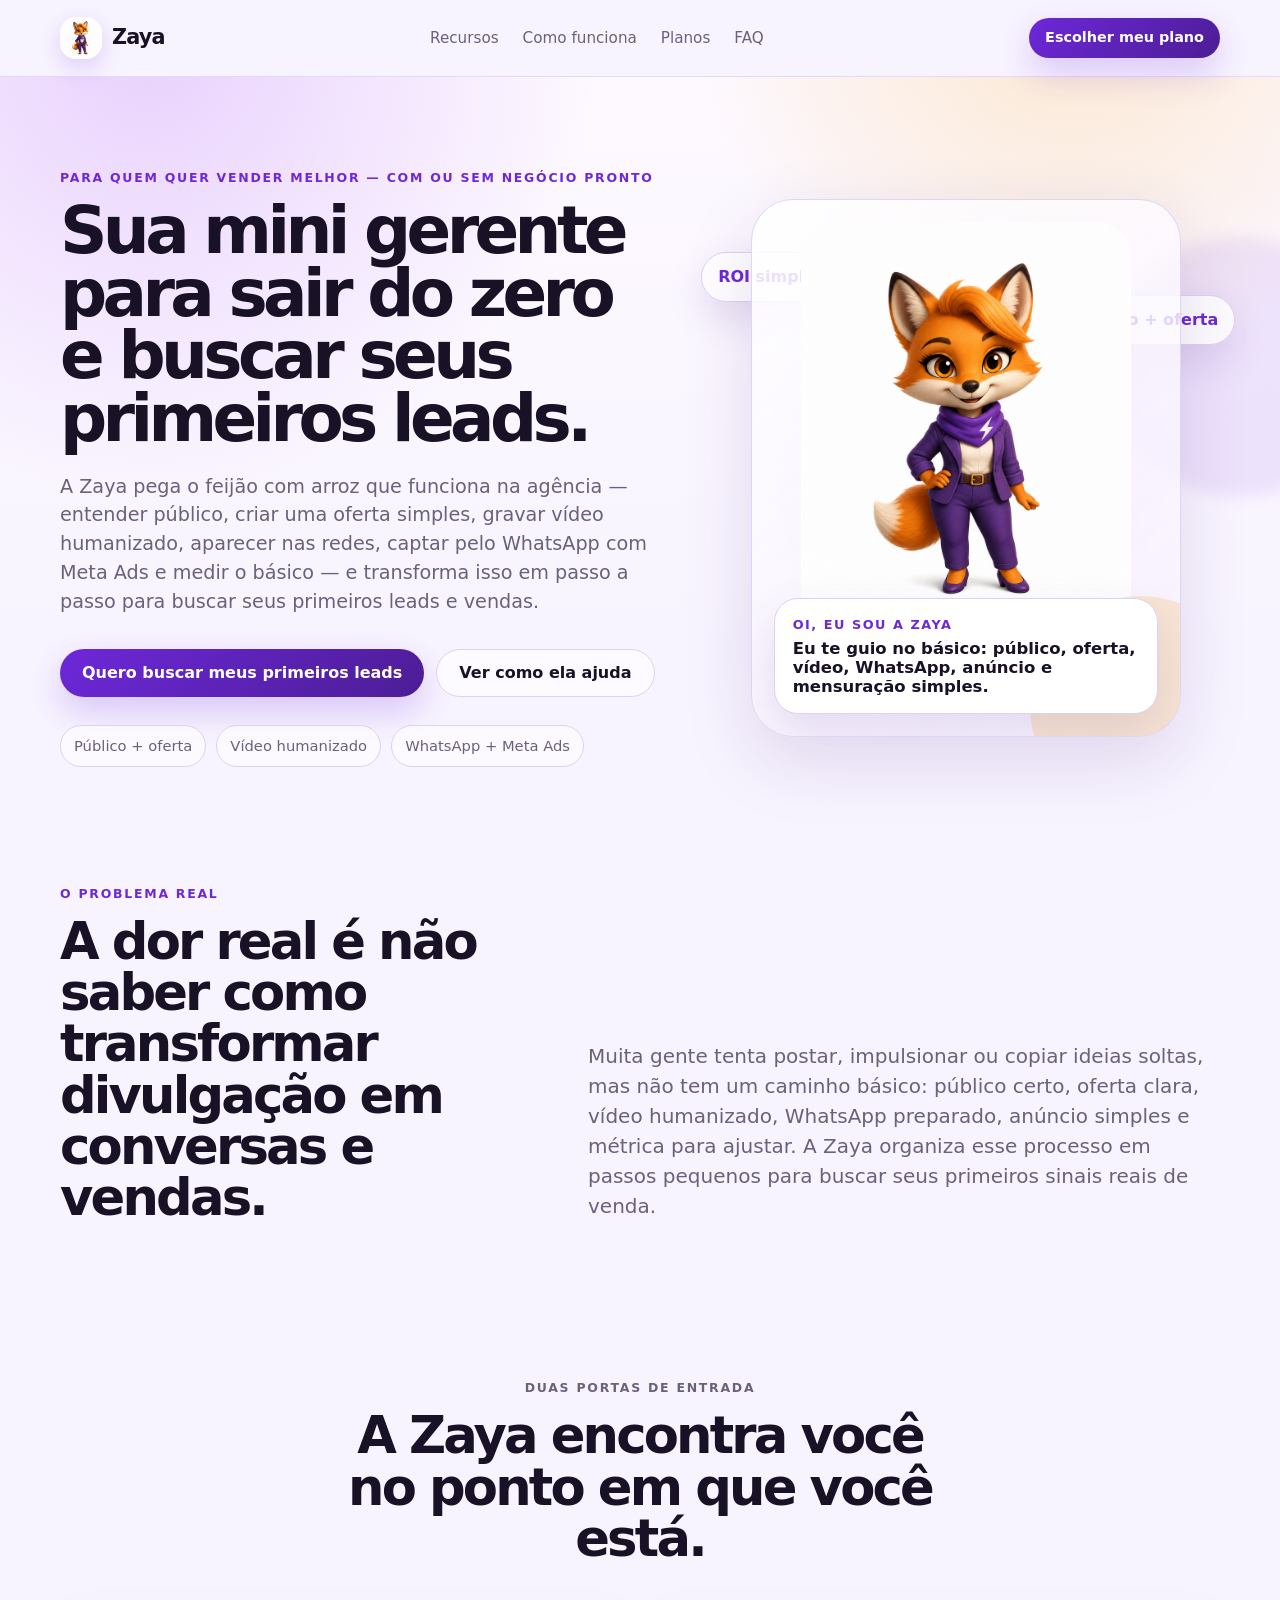
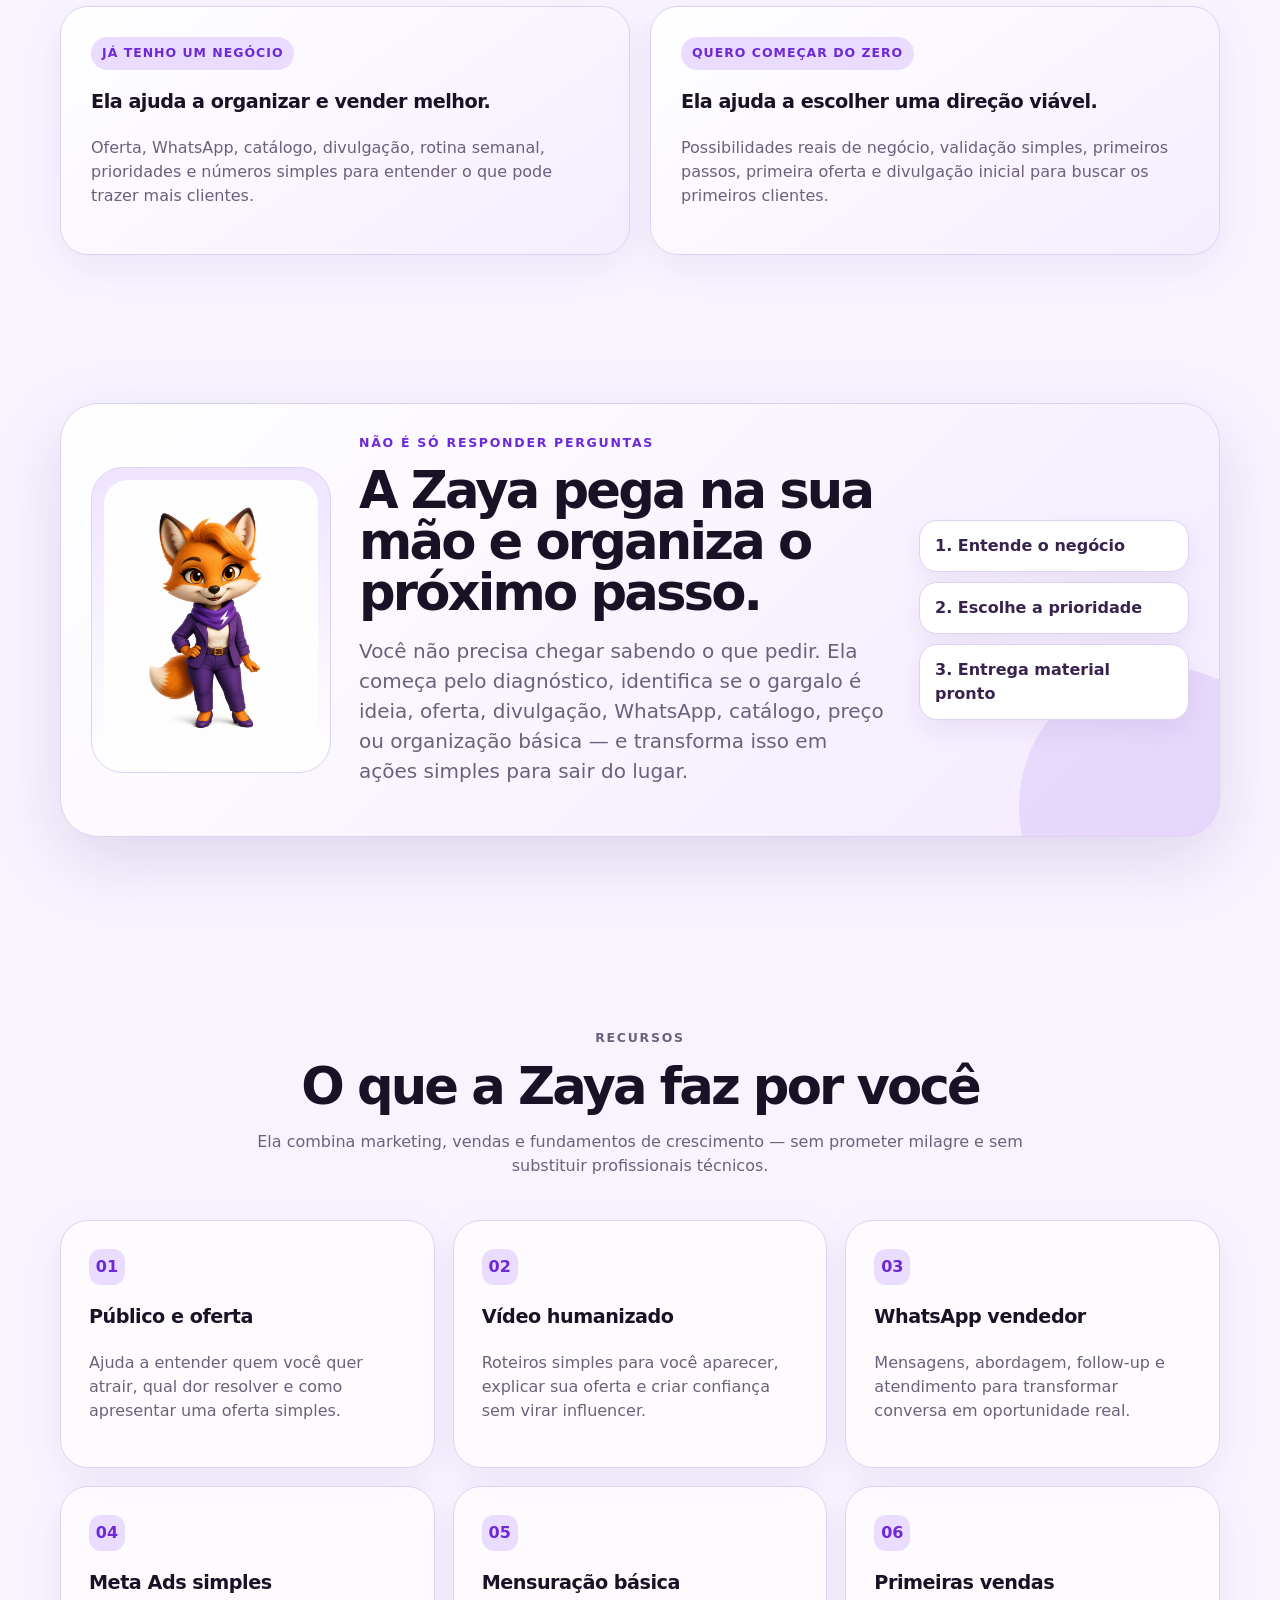
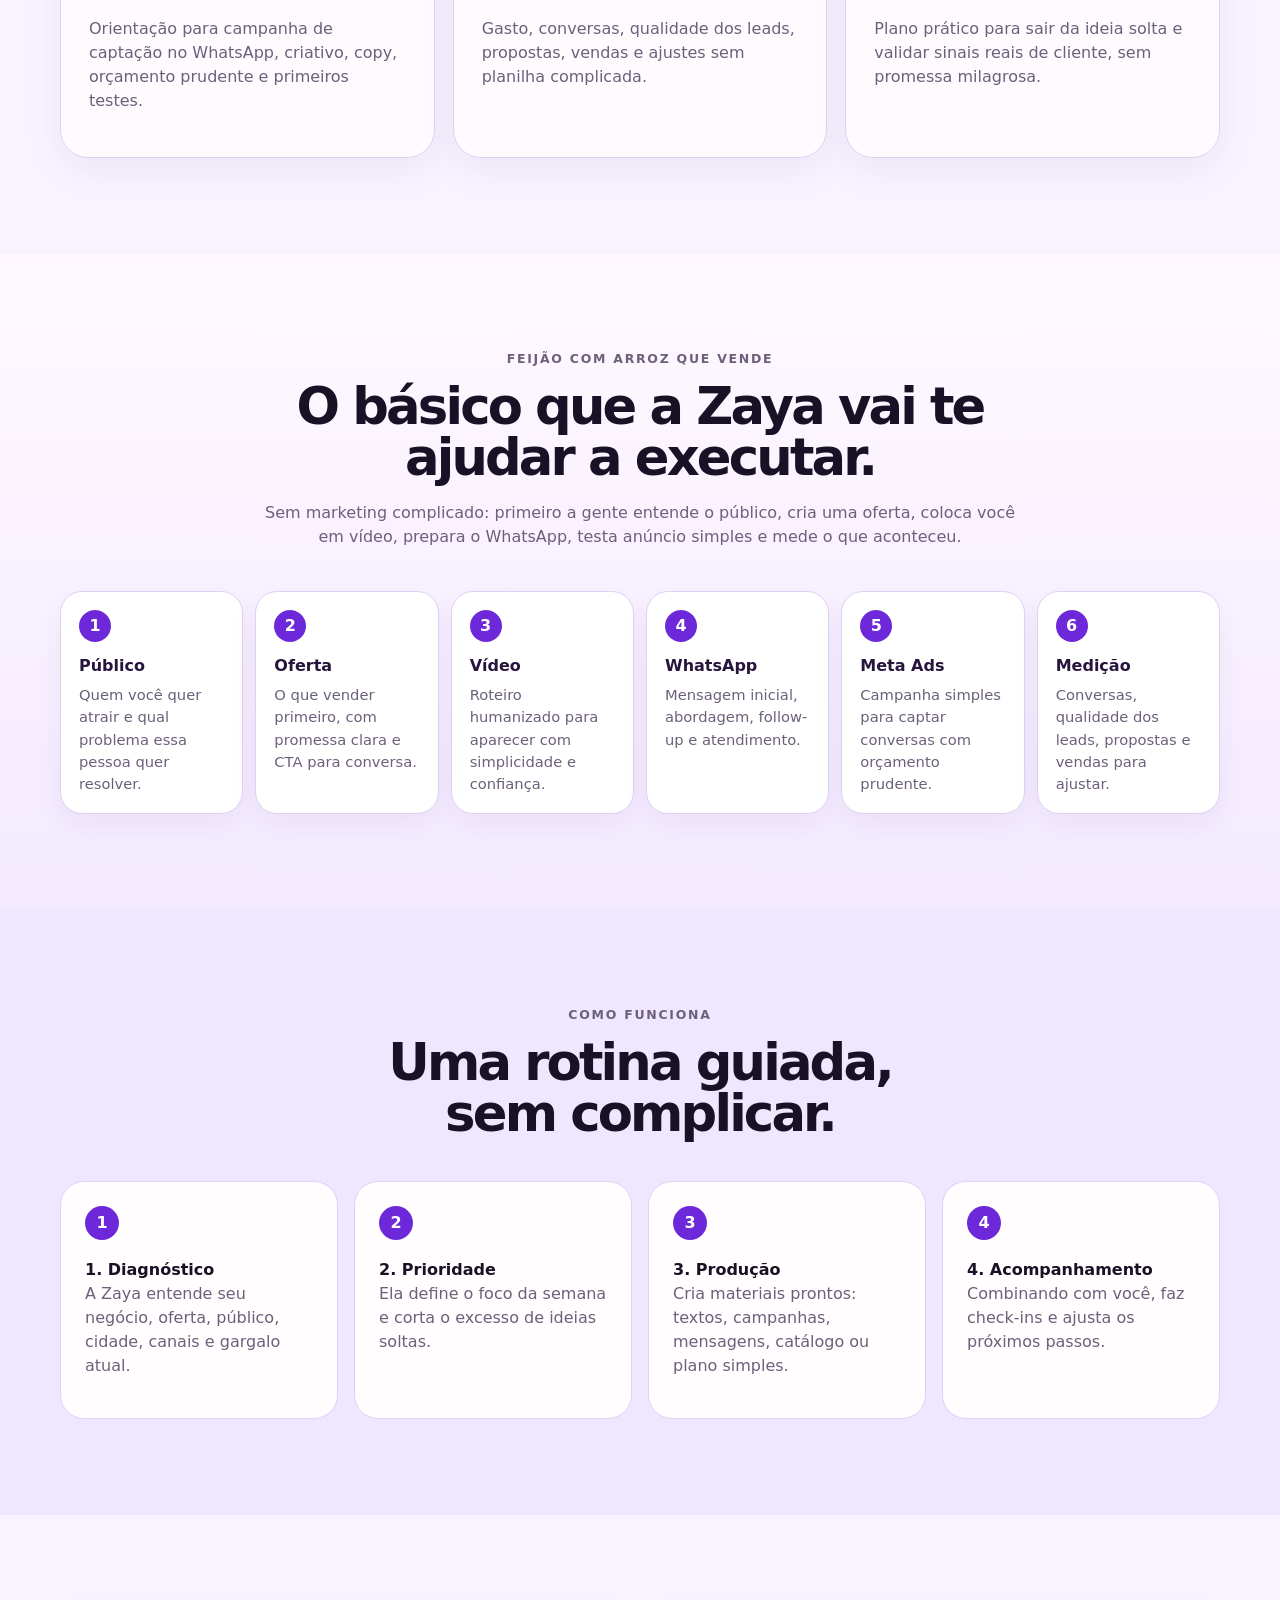
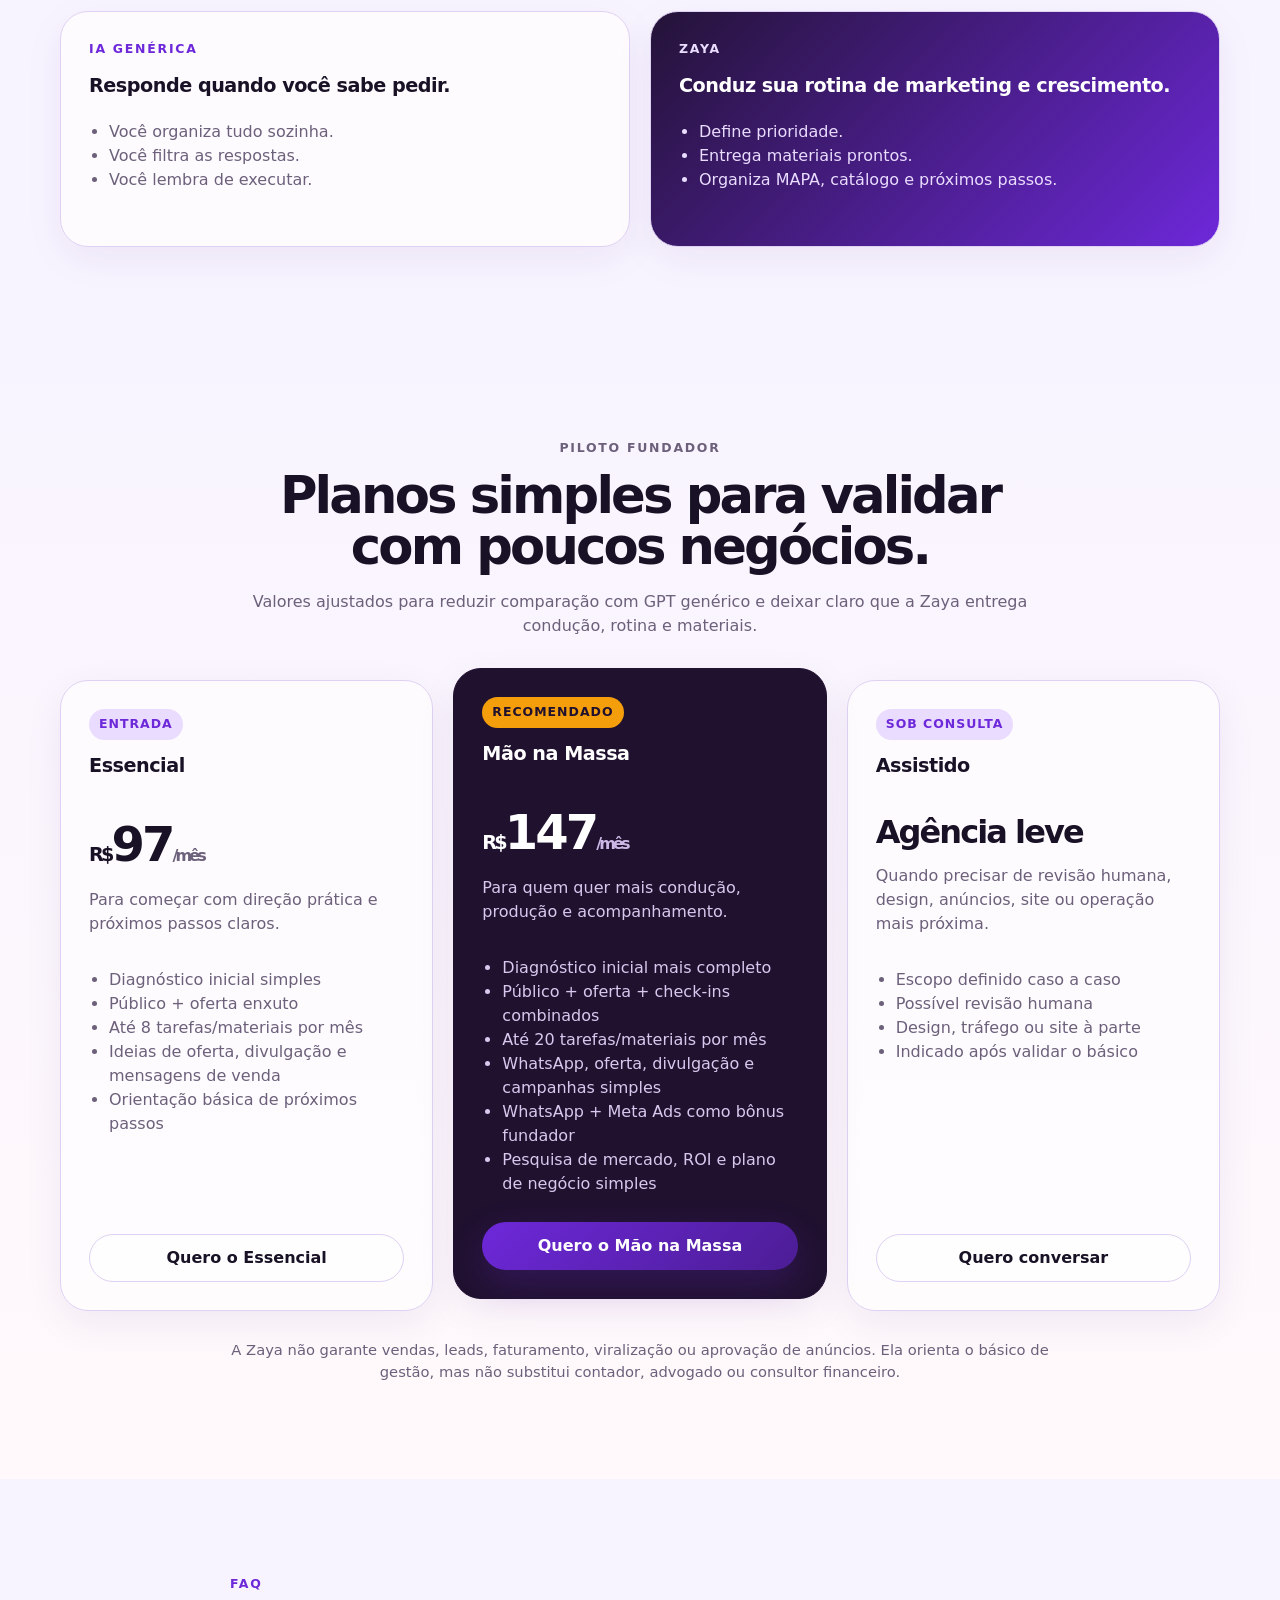
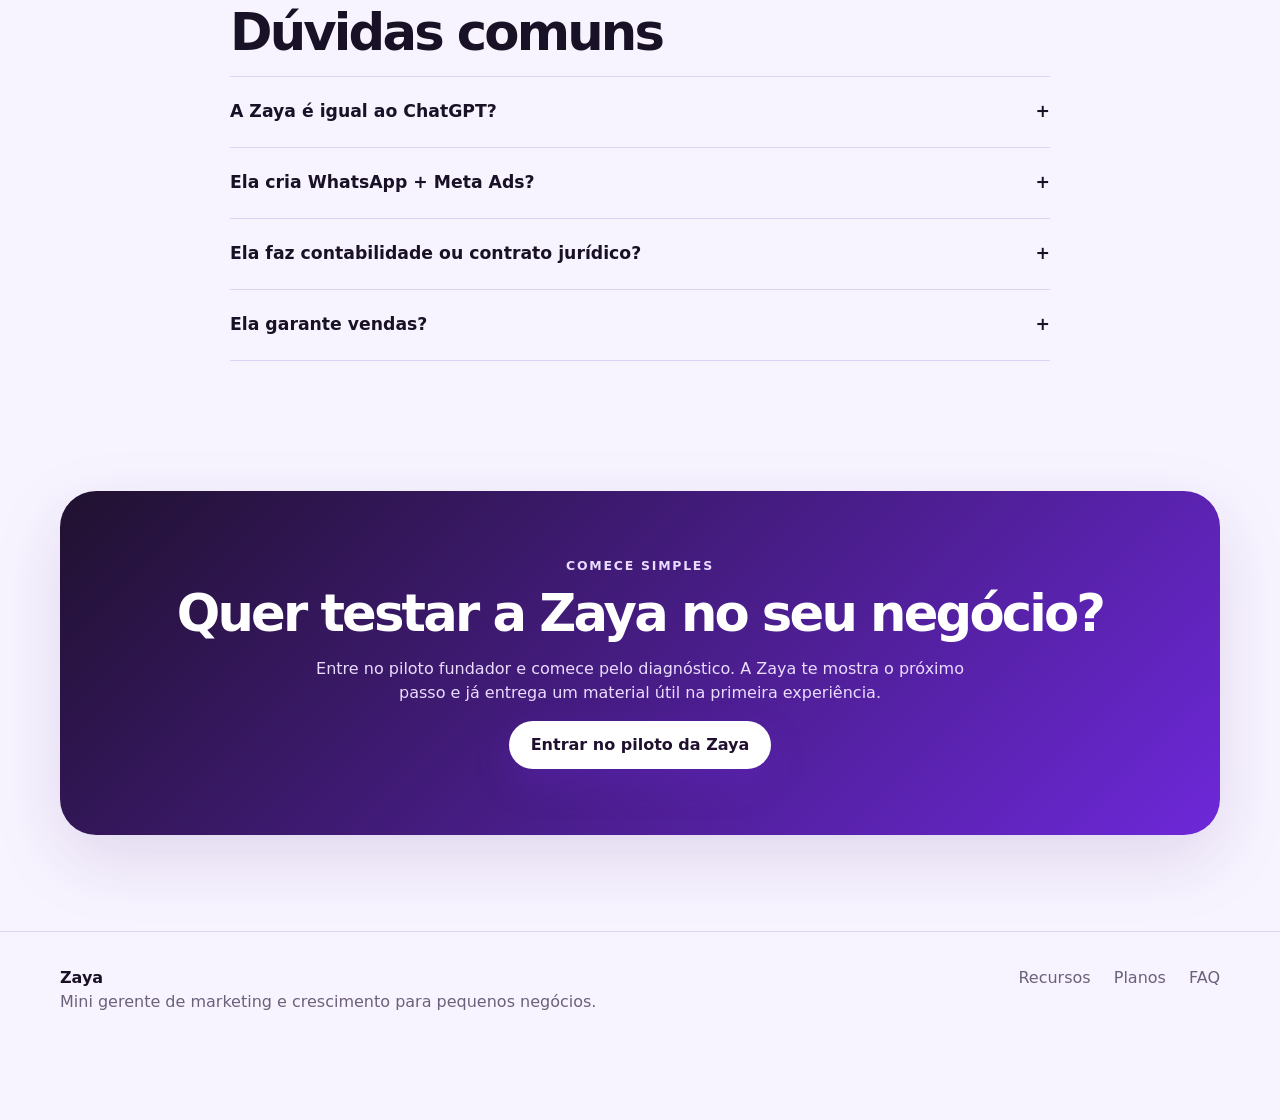
==== commit 41eb2e18: "V2 roxa com mascote Zaya" ====
--- a/index.html
+++ b/index.html
@@ -4,7 +4,7 @@
   <meta charset="utf-8">
   <meta name="viewport" content="width=device-width, initial-scale=1">
   <title>Zaya | Mini gerente de marketing e crescimento</title>
-  <meta name="description" content="Zaya é uma mini gerente de marketing e crescimento no Telegram para pequenos negócios: marketing semanal, materiais prontos, Plano de ação, pesquisa de mercado, ROI, plano de negócio e próximos passos.">
+  <meta name="description" content="Zaya é uma mini gerente de marketing e crescimento no Telegram para pequenos negócios: marketing semanal, materiais prontos, WhatsApp + Meta Ads, pesquisa de mercado, ROI, plano de negócio e próximos passos.">
   <meta name="robots" content="index, follow, max-image-preview:large">
   <link rel="canonical" href="https://zaya.agenciacavalheri.com.br/">
   <meta name="theme-color" content="#f7f2ff">
@@ -23,7 +23,7 @@
     "serviceType": "Mini gerente de marketing e crescimento para pequenos negócios",
     "provider": {"@type": "Organization", "name": "Agência Cavalheri"},
     "areaServed": "Brasil",
-    "description": "Rotina guiada de marketing e crescimento no Telegram, com plano semanal, materiais prontos, Plano de ação, pesquisa de mercado, ROI e plano de negócio simples.",
+    "description": "Rotina guiada de marketing e crescimento no Telegram, com plano semanal, materiais prontos, WhatsApp + Meta Ads, pesquisa de mercado, ROI e plano de negócio simples.",
     "offers": [
       {"@type": "Offer", "name": "Zaya Essencial", "price": "97", "priceCurrency": "BRL", "category": "Assinatura mensal"},
       {"@type": "Offer", "name": "Zaya Mão na Massa", "price": "147", "priceCurrency": "BRL", "category": "Assinatura mensal"}
@@ -46,7 +46,7 @@
         <a href="#planos">Planos</a>
         <a href="#faq">FAQ</a>
       </nav>
-      <a class="btn btn-small" href="#planos">Ver planos</a>
+      <a class="btn btn-small" href="#planos">Escolher meu plano</a>
     </div>
   </header>
 
@@ -55,16 +55,16 @@
       <div class="shell hero-grid">
         <div class="hero-copy">
           <p class="eyebrow">Para quem quer vender melhor — com ou sem negócio pronto</p>
-          <h1>A mini gerente que transforma confusão em próximos passos para vender.</h1>
-          <p class="lead">A Zaya te ajuda a sair da confusão: se você já tem um negócio, ela organiza oferta, divulgação, WhatsApp, catálogo e rotina para buscar mais clientes; se ainda quer começar, ela te ajuda a escolher uma ideia viável e tirar do papel com passo a passo.</p>
+          <h1>Sua mini gerente para sair do zero e buscar seus primeiros leads.</h1>
+          <p class="lead">A Zaya pega o feijão com arroz que funciona na agência — entender público, criar uma oferta simples, gravar vídeo humanizado, aparecer nas redes, captar pelo WhatsApp com Meta Ads e medir o básico — e transforma isso em passo a passo para buscar seus primeiros leads e vendas.</p>
           <div class="actions">
-            <a class="btn" href="#planos">Quero começar com direção</a>
+            <a class="btn" href="#planos">Quero buscar meus primeiros leads</a>
             <a class="btn ghost" href="#recursos">Ver como ela ajuda</a>
           </div>
           <div class="proof-row" aria-label="Diferenciais principais">
-            <span>Direção prática</span>
-            <span>Primeiros clientes</span>
-            <span>Plano de ação</span>
+            <span>Público + oferta</span>
+            <span>Vídeo humanizado</span>
+            <span>WhatsApp + Meta Ads</span>
           </div>
         </div>
 
@@ -74,11 +74,11 @@
             <img src="assets/zaya-mascote-principal-v2-pocket.png" alt="Mascote da Zaya, mini gerente de marketing" width="420" height="420">
             <div class="speech-card">
               <span>Oi, eu sou a Zaya</span>
-              <strong>Eu transformo confusão em direção: ideia viável, oferta clara e próximos passos para vender.</strong>
+              <strong>Eu te guio no básico: público, oferta, vídeo, WhatsApp, anúncio e mensuração simples.</strong>
             </div>
           </div>
           <div class="floating-pill one">ROI simples</div>
-          <div class="floating-pill two">Direção prática</div>
+          <div class="floating-pill two">Público + oferta</div>
         </div>
       </div>
     </section>
@@ -87,9 +87,9 @@
       <div class="shell split">
         <div>
           <p class="eyebrow">O problema real</p>
-          <h2>A dor real não é postar mais. É não saber qual caminho seguir para vender.</h2>
-        </div>
-        <p class="section-text">Muita gente trava porque mistura ideia, preço, oferta, público, WhatsApp, divulgação, dinheiro e medo de escolher errado. A Zaya existe para organizar essa bagunça em um caminho simples: o que vender, para quem, como apresentar e qual próximo passo executar.</p>
+          <h2>A dor real é não saber como transformar divulgação em conversas e vendas.</h2>
+        </div>
+        <p class="section-text">Muita gente tenta postar, impulsionar ou copiar ideias soltas, mas não tem um caminho básico: público certo, oferta clara, vídeo humanizado, WhatsApp preparado, anúncio simples e métrica para ajustar. A Zaya organiza esse processo em passos pequenos para buscar seus primeiros sinais reais de venda.</p>
       </div>
     </section>
 
@@ -140,12 +140,30 @@
           <p>Ela combina marketing, vendas e fundamentos de crescimento — sem prometer milagre e sem substituir profissionais técnicos.</p>
         </div>
         <div class="feature-grid">
-          <article><span>01</span><h3>Marketing semanal</h3><p>Prioridade da semana, calendário, posts, Reels, Stories, campanhas simples e checklists.</p></article>
-          <article><span>02</span><h3>Primeiros clientes</h3><p>Legendas, roteiros, ofertas, mensagens, follow-ups e textos para copiar e usar.</p></article>
-          <article><span>03</span><h3>WhatsApp e vendas</h3><p>Respostas comerciais, abordagem de leads, CTA, clientes antigos e melhoria de atendimento.</p></article>
-          <article><span>04</span><h3>Plano de ação</h3><p>Produtos, serviços, cardápios, combos e tabela de preços organizados para vender melhor.</p></article>
-          <article><span>05</span><h3>Gestão básica</h3><p>Faturamento, custos, margem, lucro, ticket médio, ROI, payback e ponto de equilíbrio.</p></article>
-          <article><span>06</span><h3>Começo do negócio</h3><p>Pesquisa de mercado, concorrentes, plano de negócio simples e checklist de proposta/contrato.</p></article>
+          <article><span>01</span><h3>Público e oferta</h3><p>Ajuda a entender quem você quer atrair, qual dor resolver e como apresentar uma oferta simples.</p></article>
+          <article><span>02</span><h3>Vídeo humanizado</h3><p>Roteiros simples para você aparecer, explicar sua oferta e criar confiança sem virar influencer.</p></article>
+          <article><span>03</span><h3>WhatsApp vendedor</h3><p>Mensagens, abordagem, follow-up e atendimento para transformar conversa em oportunidade real.</p></article>
+          <article><span>04</span><h3>Meta Ads simples</h3><p>Orientação para campanha de captação no WhatsApp, criativo, copy, orçamento prudente e primeiros testes.</p></article>
+          <article><span>05</span><h3>Mensuração básica</h3><p>Gasto, conversas, qualidade dos leads, propostas, vendas e ajustes sem planilha complicada.</p></article>
+          <article><span>06</span><h3>Primeiras vendas</h3><p>Plano prático para sair da ideia solta e validar sinais reais de cliente, sem promessa milagrosa.</p></article>
+        </div>
+      </div>
+    </section>
+
+    <section class="section method" aria-label="Método feijão com arroz da Zaya">
+      <div class="shell">
+        <div class="section-head">
+          <p class="eyebrow">Feijão com arroz que vende</p>
+          <h2>O básico que a Zaya vai te ajudar a executar.</h2>
+          <p>Sem marketing complicado: primeiro a gente entende o público, cria uma oferta, coloca você em vídeo, prepara o WhatsApp, testa anúncio simples e mede o que aconteceu.</p>
+        </div>
+        <div class="method-grid">
+          <div><strong>1</strong><span>Público</span><p>Quem você quer atrair e qual problema essa pessoa quer resolver.</p></div>
+          <div><strong>2</strong><span>Oferta</span><p>O que vender primeiro, com promessa clara e CTA para conversa.</p></div>
+          <div><strong>3</strong><span>Vídeo</span><p>Roteiro humanizado para aparecer com simplicidade e confiança.</p></div>
+          <div><strong>4</strong><span>WhatsApp</span><p>Mensagem inicial, abordagem, follow-up e atendimento.</p></div>
+          <div><strong>5</strong><span>Meta Ads</span><p>Campanha simples para captar conversas com orçamento prudente.</p></div>
+          <div><strong>6</strong><span>Medição</span><p>Conversas, qualidade dos leads, propostas e vendas para ajustar.</p></div>
         </div>
       </div>
     </section>
@@ -203,7 +221,7 @@
             <p class="desc">Para começar com direção prática e próximos passos claros.</p>
             <ul>
               <li>Diagnóstico inicial simples</li>
-              <li>Direção prática enxuto</li>
+              <li>Público + oferta enxuto</li>
               <li>Até 8 tarefas/materiais por mês</li>
               <li>Ideias de oferta, divulgação e mensagens de venda</li>
               <li>Orientação básica de próximos passos</li>
@@ -218,10 +236,10 @@
             <p class="desc">Para quem quer mais condução, produção e acompanhamento.</p>
             <ul>
               <li>Diagnóstico inicial mais completo</li>
-              <li>Direção prática + check-ins combinados</li>
+              <li>Público + oferta + check-ins combinados</li>
               <li>Até 20 tarefas/materiais por mês</li>
               <li>WhatsApp, oferta, divulgação e campanhas simples</li>
-              <li>Plano de ação como bônus fundador</li>
+              <li>WhatsApp + Meta Ads como bônus fundador</li>
               <li>Pesquisa de mercado, ROI e plano de negócio simples</li>
             </ul>
             <a class="btn full" href="https://www.asaas.com/c/weqsu34cctbdsboy" data-plan="mao-na-massa">Quero o Mão na Massa</a>
@@ -252,7 +270,7 @@
         <div class="faq-list">
           <button class="faq-q" aria-expanded="false">A Zaya é igual ao ChatGPT?<span>+</span></button>
           <div class="faq-a"><p>Não. O GPT responde. A Zaya conduz: organiza prioridades, cria materiais prontos, mantém o MAPA do negócio e acompanha próximos passos.</p></div>
-          <button class="faq-q" aria-expanded="false">Ela cria Plano de ação?<span>+</span></button>
+          <button class="faq-q" aria-expanded="false">Ela cria WhatsApp + Meta Ads?<span>+</span></button>
           <div class="faq-a"><p>Sim. Ela organiza produtos, serviços, cardápios ou combos com base nas informações reais que você enviar. Não inventa produto, preço, foto ou desconto.</p></div>
           <button class="faq-q" aria-expanded="false">Ela faz contabilidade ou contrato jurídico?<span>+</span></button>
           <div class="faq-a"><p>Não substitui contador ou advogado. Ela explica o básico, monta checklists e ajuda você a saber o que confirmar com um profissional.</p></div>
@@ -287,7 +305,7 @@
   </footer>
 
   <div class="mobile-cta">
-    <a class="btn" href="#planos">Ver planos da Zaya</a>
+    <a class="btn" href="#planos">Escolher meu plano da Zaya</a>
   </div>
 
   <script src="script.js" defer></script>
--- a/styles.css
+++ b/styles.css
@@ -29,7 +29,8 @@
 .doors{padding-top:42px}.doors-grid{display:grid;grid-template-columns:1fr 1fr;gap:20px}.doors-grid article{background:linear-gradient(145deg,#fff,#f5edff);border:1px solid var(--line);border-radius:var(--radius);padding:30px;box-shadow:0 12px 38px rgba(72,35,130,.07)}.doors-grid span{display:inline-flex;border-radius:999px;background:#eadcff;color:var(--accent);padding:7px 11px;font-size:.78rem;font-weight:900;text-transform:uppercase;letter-spacing:.08em;margin-bottom:18px}.doors-grid p{color:var(--muted)}
 .zaya-guide{padding-top:52px}.guide-card{display:grid;grid-template-columns:240px 1fr 270px;gap:28px;align-items:center;background:linear-gradient(135deg,#fff,#f3eaff);border:1px solid var(--line);border-radius:38px;padding:30px;box-shadow:var(--shadow);position:relative;overflow:hidden}.guide-card:after{content:"";position:absolute;right:-80px;bottom:-110px;width:280px;height:280px;background:rgba(109,40,217,.10);border-radius:999px}.guide-mascot{position:relative;z-index:1;background:linear-gradient(180deg,#efe4ff,#fff);border:1px solid var(--line);border-radius:32px;padding:12px}.guide-mascot img{border-radius:24px;object-fit:cover}.guide-card>div{position:relative;z-index:1}.guide-list{display:grid;gap:10px}.guide-list span{background:#fff;border:1px solid var(--line);border-radius:18px;padding:13px 15px;font-weight:850;color:#38234f;box-shadow:0 10px 26px rgba(72,35,130,.07)}
 .feature-grid{display:grid;grid-template-columns:repeat(3,1fr);gap:18px}.feature-grid article,.compare-card,.price-card{background:rgba(255,253,255,.82);border:1px solid var(--line);border-radius:var(--radius);padding:28px;box-shadow:0 12px 38px rgba(72,35,130,.07)}.feature-grid span{display:inline-flex;width:36px;height:36px;border-radius:12px;background:#eadcff;color:var(--accent);align-items:center;justify-content:center;font-weight:900;margin-bottom:18px}.feature-grid p,.timeline p,.compare-card li,.price-card li,.desc,.legal-note,.faq-a,.footer p{color:var(--muted)}
+.method{background:linear-gradient(180deg,#fff9ff,#f3eaff)}.method-grid{display:grid;grid-template-columns:repeat(6,1fr);gap:12px}.method-grid div{background:#fff;border:1px solid var(--line);border-radius:22px;padding:18px;box-shadow:0 10px 28px rgba(72,35,130,.06)}.method-grid strong{display:flex;width:32px;height:32px;border-radius:99px;background:var(--accent);color:#fff;align-items:center;justify-content:center;margin-bottom:12px}.method-grid span{display:block;font-weight:900;color:#27153d;margin-bottom:6px}.method-grid p{font-size:.92rem;color:var(--muted);margin:0}
 .soft{background:var(--surface-2)}.timeline{display:grid;grid-template-columns:repeat(4,1fr);gap:16px;counter-reset:step}.timeline div{background:var(--surface);border:1px solid var(--line);border-radius:24px;padding:24px;position:relative}.timeline div:before{counter-increment:step;content:counter(step);display:flex;width:34px;height:34px;border-radius:99px;background:var(--accent);color:#fff;align-items:center;justify-content:center;font-weight:850;margin-bottom:18px}.compare-grid{display:grid;grid-template-columns:1fr 1fr;gap:20px}.compare-card ul,.price-card ul{padding-left:20px;margin-bottom:26px}.compare-card.accent{background:linear-gradient(135deg,#241337,#6d28d9);color:#fff}.compare-card.accent .eyebrow,.compare-card.accent li{color:#eadcff}.plans{background:linear-gradient(180deg,#f8f4ff,#fff9fb)}.pricing-grid{display:grid;grid-template-columns:repeat(3,1fr);gap:20px;align-items:stretch}.price-card{display:flex;flex-direction:column}.price-card.featured{background:#20112f;color:#fff;transform:translateY(-12px);border-color:#20112f}.price-card.featured .desc,.price-card.featured li{color:#d9c8ee}.price-card.featured .tag{background:var(--accent-3);color:#20112f}.tag{display:inline-flex;width:max-content;border-radius:999px;background:#eadcff;color:var(--accent);padding:6px 10px;font-size:.78rem;font-weight:900;text-transform:uppercase;letter-spacing:.08em}.price{font-size:3rem;font-weight:900;letter-spacing:-.06em;margin:8px 0}.price span{font-size:1.2rem}.price small{font-size:1rem;color:var(--muted)}.price.custom{font-size:2rem}.price-card.featured .price small{color:#ccb8e6}.price-card .btn{margin-top:auto}.legal-note{text-align:center;max-width:840px;margin:28px auto 0;font-size:.92rem}.faq .narrow{max-width:820px}.faq-list{border-top:1px solid var(--line)}.faq-q{width:100%;background:transparent;border:0;border-bottom:1px solid var(--line);padding:22px 0;text-align:left;font:inherit;font-weight:850;font-size:1.08rem;color:var(--ink);display:flex;justify-content:space-between;cursor:pointer}.faq-a{display:none;padding:0 0 22px}.faq-q[aria-expanded="true"]+.faq-a{display:block}.final{padding-top:34px}.final-box{text-align:center;background:linear-gradient(135deg,#20112f,#6d28d9);color:#fff;border-radius:36px;padding:66px 28px;box-shadow:var(--shadow)}.final-box p{color:#eadcff;max-width:660px;margin-left:auto;margin-right:auto}.final-box .btn{background:#fff;color:#20112f}.footer{padding:34px 0 90px;border-top:1px solid var(--line)}.footer-grid{display:flex;justify-content:space-between;gap:24px}.footer a{display:inline-block;margin-left:18px;color:var(--muted)}.mobile-cta{display:none}
 @media (max-width:1100px){.floating-pill{display:none}.mini-phone{right:-2%;bottom:-10%}}
-@media (max-width:920px){.desktop-nav{display:none}.hero{padding-top:74px}.hero-grid,.split,.compare-grid,.pricing-grid,.doors-grid{grid-template-columns:1fr}.feature-grid{grid-template-columns:1fr 1fr}.timeline{grid-template-columns:1fr 1fr}.product-card{min-height:560px}.guide-card{grid-template-columns:1fr;text-align:left}.guide-mascot{max-width:220px}.price-card.featured{transform:none}.section{padding:68px 0}h1{font-size:3rem}.footer-grid{display:block}.footer a{margin:12px 18px 0 0}.mobile-cta{display:block;position:fixed;left:0;right:0;bottom:0;padding:12px 18px;background:rgba(248,244,255,.92);backdrop-filter:blur(16px);border-top:1px solid var(--line);z-index:40}.mobile-cta .btn{width:100%}}
-@media (max-width:620px){.shell{width:min(100% - 28px,var(--max))}.nav{height:66px}.btn-small{display:none}h1{font-size:2.32rem}.lead{font-size:1.05rem}.actions .btn{width:100%}.feature-grid,.timeline{grid-template-columns:1fr}.phone-frame{border-radius:34px}.mini-phone{display:none}.mascot-card{padding-bottom:116px}.section-head{text-align:left}.product-card{margin-top:8px;min-height:auto}.guide-card{border-radius:28px;padding:20px}.final-box{border-radius:28px;padding:42px 20px}.section{padding:56px 0}}
+@media (max-width:920px){.desktop-nav{display:none}.hero{padding-top:74px}.hero-grid,.split,.compare-grid,.pricing-grid,.doors-grid{grid-template-columns:1fr}.method-grid{grid-template-columns:1fr 1fr}.feature-grid{grid-template-columns:1fr 1fr}.timeline{grid-template-columns:1fr 1fr}.product-card{min-height:560px}.guide-card{grid-template-columns:1fr;text-align:left}.guide-mascot{max-width:220px}.price-card.featured{transform:none}.section{padding:68px 0}h1{font-size:3rem}.footer-grid{display:block}.footer a{margin:12px 18px 0 0}.mobile-cta{display:block;position:fixed;left:0;right:0;bottom:0;padding:12px 18px;background:rgba(248,244,255,.92);backdrop-filter:blur(16px);border-top:1px solid var(--line);z-index:40}.mobile-cta .btn{width:100%}}
+@media (max-width:620px){.shell{width:min(100% - 28px,var(--max))}.method-grid{grid-template-columns:1fr}.nav{height:66px}.btn-small{display:none}h1{font-size:2.32rem}.lead{font-size:1.05rem}.actions .btn{width:100%}.feature-grid,.timeline{grid-template-columns:1fr}.phone-frame{border-radius:34px}.mini-phone{display:none}.mascot-card{padding-bottom:116px}.section-head{text-align:left}.product-card{margin-top:8px;min-height:auto}.guide-card{border-radius:28px;padding:20px}.final-box{border-radius:28px;padding:42px 20px}.section{padding:56px 0}}
--- a/styles.css
+++ b/styles.css
@@ -29,7 +29,8 @@
 .doors{padding-top:42px}.doors-grid{display:grid;grid-template-columns:1fr 1fr;gap:20px}.doors-grid article{background:linear-gradient(145deg,#fff,#f5edff);border:1px solid var(--line);border-radius:var(--radius);padding:30px;box-shadow:0 12px 38px rgba(72,35,130,.07)}.doors-grid span{display:inline-flex;border-radius:999px;background:#eadcff;color:var(--accent);padding:7px 11px;font-size:.78rem;font-weight:900;text-transform:uppercase;letter-spacing:.08em;margin-bottom:18px}.doors-grid p{color:var(--muted)}
 .zaya-guide{padding-top:52px}.guide-card{display:grid;grid-template-columns:240px 1fr 270px;gap:28px;align-items:center;background:linear-gradient(135deg,#fff,#f3eaff);border:1px solid var(--line);border-radius:38px;padding:30px;box-shadow:var(--shadow);position:relative;overflow:hidden}.guide-card:after{content:"";position:absolute;right:-80px;bottom:-110px;width:280px;height:280px;background:rgba(109,40,217,.10);border-radius:999px}.guide-mascot{position:relative;z-index:1;background:linear-gradient(180deg,#efe4ff,#fff);border:1px solid var(--line);border-radius:32px;padding:12px}.guide-mascot img{border-radius:24px;object-fit:cover}.guide-card>div{position:relative;z-index:1}.guide-list{display:grid;gap:10px}.guide-list span{background:#fff;border:1px solid var(--line);border-radius:18px;padding:13px 15px;font-weight:850;color:#38234f;box-shadow:0 10px 26px rgba(72,35,130,.07)}
 .feature-grid{display:grid;grid-template-columns:repeat(3,1fr);gap:18px}.feature-grid article,.compare-card,.price-card{background:rgba(255,253,255,.82);border:1px solid var(--line);border-radius:var(--radius);padding:28px;box-shadow:0 12px 38px rgba(72,35,130,.07)}.feature-grid span{display:inline-flex;width:36px;height:36px;border-radius:12px;background:#eadcff;color:var(--accent);align-items:center;justify-content:center;font-weight:900;margin-bottom:18px}.feature-grid p,.timeline p,.compare-card li,.price-card li,.desc,.legal-note,.faq-a,.footer p{color:var(--muted)}
+.method{background:linear-gradient(180deg,#fff9ff,#f3eaff)}.method-grid{display:grid;grid-template-columns:repeat(6,1fr);gap:12px}.method-grid div{background:#fff;border:1px solid var(--line);border-radius:22px;padding:18px;box-shadow:0 10px 28px rgba(72,35,130,.06)}.method-grid strong{display:flex;width:32px;height:32px;border-radius:99px;background:var(--accent);color:#fff;align-items:center;justify-content:center;margin-bottom:12px}.method-grid span{display:block;font-weight:900;color:#27153d;margin-bottom:6px}.method-grid p{font-size:.92rem;color:var(--muted);margin:0}
 .soft{background:var(--surface-2)}.timeline{display:grid;grid-template-columns:repeat(4,1fr);gap:16px;counter-reset:step}.timeline div{background:var(--surface);border:1px solid var(--line);border-radius:24px;padding:24px;position:relative}.timeline div:before{counter-increment:step;content:counter(step);display:flex;width:34px;height:34px;border-radius:99px;background:var(--accent);color:#fff;align-items:center;justify-content:center;font-weight:850;margin-bottom:18px}.compare-grid{display:grid;grid-template-columns:1fr 1fr;gap:20px}.compare-card ul,.price-card ul{padding-left:20px;margin-bottom:26px}.compare-card.accent{background:linear-gradient(135deg,#241337,#6d28d9);color:#fff}.compare-card.accent .eyebrow,.compare-card.accent li{color:#eadcff}.plans{background:linear-gradient(180deg,#f8f4ff,#fff9fb)}.pricing-grid{display:grid;grid-template-columns:repeat(3,1fr);gap:20px;align-items:stretch}.price-card{display:flex;flex-direction:column}.price-card.featured{background:#20112f;color:#fff;transform:translateY(-12px);border-color:#20112f}.price-card.featured .desc,.price-card.featured li{color:#d9c8ee}.price-card.featured .tag{background:var(--accent-3);color:#20112f}.tag{display:inline-flex;width:max-content;border-radius:999px;background:#eadcff;color:var(--accent);padding:6px 10px;font-size:.78rem;font-weight:900;text-transform:uppercase;letter-spacing:.08em}.price{font-size:3rem;font-weight:900;letter-spacing:-.06em;margin:8px 0}.price span{font-size:1.2rem}.price small{font-size:1rem;color:var(--muted)}.price.custom{font-size:2rem}.price-card.featured .price small{color:#ccb8e6}.price-card .btn{margin-top:auto}.legal-note{text-align:center;max-width:840px;margin:28px auto 0;font-size:.92rem}.faq .narrow{max-width:820px}.faq-list{border-top:1px solid var(--line)}.faq-q{width:100%;background:transparent;border:0;border-bottom:1px solid var(--line);padding:22px 0;text-align:left;font:inherit;font-weight:850;font-size:1.08rem;color:var(--ink);display:flex;justify-content:space-between;cursor:pointer}.faq-a{display:none;padding:0 0 22px}.faq-q[aria-expanded="true"]+.faq-a{display:block}.final{padding-top:34px}.final-box{text-align:center;background:linear-gradient(135deg,#20112f,#6d28d9);color:#fff;border-radius:36px;padding:66px 28px;box-shadow:var(--shadow)}.final-box p{color:#eadcff;max-width:660px;margin-left:auto;margin-right:auto}.final-box .btn{background:#fff;color:#20112f}.footer{padding:34px 0 90px;border-top:1px solid var(--line)}.footer-grid{display:flex;justify-content:space-between;gap:24px}.footer a{display:inline-block;margin-left:18px;color:var(--muted)}.mobile-cta{display:none}
 @media (max-width:1100px){.floating-pill{display:none}.mini-phone{right:-2%;bottom:-10%}}
-@media (max-width:920px){.desktop-nav{display:none}.hero{padding-top:74px}.hero-grid,.split,.compare-grid,.pricing-grid,.doors-grid{grid-template-columns:1fr}.feature-grid{grid-template-columns:1fr 1fr}.timeline{grid-template-columns:1fr 1fr}.product-card{min-height:560px}.guide-card{grid-template-columns:1fr;text-align:left}.guide-mascot{max-width:220px}.price-card.featured{transform:none}.section{padding:68px 0}h1{font-size:3rem}.footer-grid{display:block}.footer a{margin:12px 18px 0 0}.mobile-cta{display:block;position:fixed;left:0;right:0;bottom:0;padding:12px 18px;background:rgba(248,244,255,.92);backdrop-filter:blur(16px);border-top:1px solid var(--line);z-index:40}.mobile-cta .btn{width:100%}}
-@media (max-width:620px){.shell{width:min(100% - 28px,var(--max))}.nav{height:66px}.btn-small{display:none}h1{font-size:2.32rem}.lead{font-size:1.05rem}.actions .btn{width:100%}.feature-grid,.timeline{grid-template-columns:1fr}.phone-frame{border-radius:34px}.mini-phone{display:none}.mascot-card{padding-bottom:116px}.section-head{text-align:left}.product-card{margin-top:8px;min-height:auto}.guide-card{border-radius:28px;padding:20px}.final-box{border-radius:28px;padding:42px 20px}.section{padding:56px 0}}
+@media (max-width:920px){.desktop-nav{display:none}.hero{padding-top:74px}.hero-grid,.split,.compare-grid,.pricing-grid,.doors-grid{grid-template-columns:1fr}.method-grid{grid-template-columns:1fr 1fr}.feature-grid{grid-template-columns:1fr 1fr}.timeline{grid-template-columns:1fr 1fr}.product-card{min-height:560px}.guide-card{grid-template-columns:1fr;text-align:left}.guide-mascot{max-width:220px}.price-card.featured{transform:none}.section{padding:68px 0}h1{font-size:3rem}.footer-grid{display:block}.footer a{margin:12px 18px 0 0}.mobile-cta{display:block;position:fixed;left:0;right:0;bottom:0;padding:12px 18px;background:rgba(248,244,255,.92);backdrop-filter:blur(16px);border-top:1px solid var(--line);z-index:40}.mobile-cta .btn{width:100%}}
+@media (max-width:620px){.shell{width:min(100% - 28px,var(--max))}.method-grid{grid-template-columns:1fr}.nav{height:66px}.btn-small{display:none}h1{font-size:2.32rem}.lead{font-size:1.05rem}.actions .btn{width:100%}.feature-grid,.timeline{grid-template-columns:1fr}.phone-frame{border-radius:34px}.mini-phone{display:none}.mascot-card{padding-bottom:116px}.section-head{text-align:left}.product-card{margin-top:8px;min-height:auto}.guide-card{border-radius:28px;padding:20px}.final-box{border-radius:28px;padding:42px 20px}.section{padding:56px 0}}
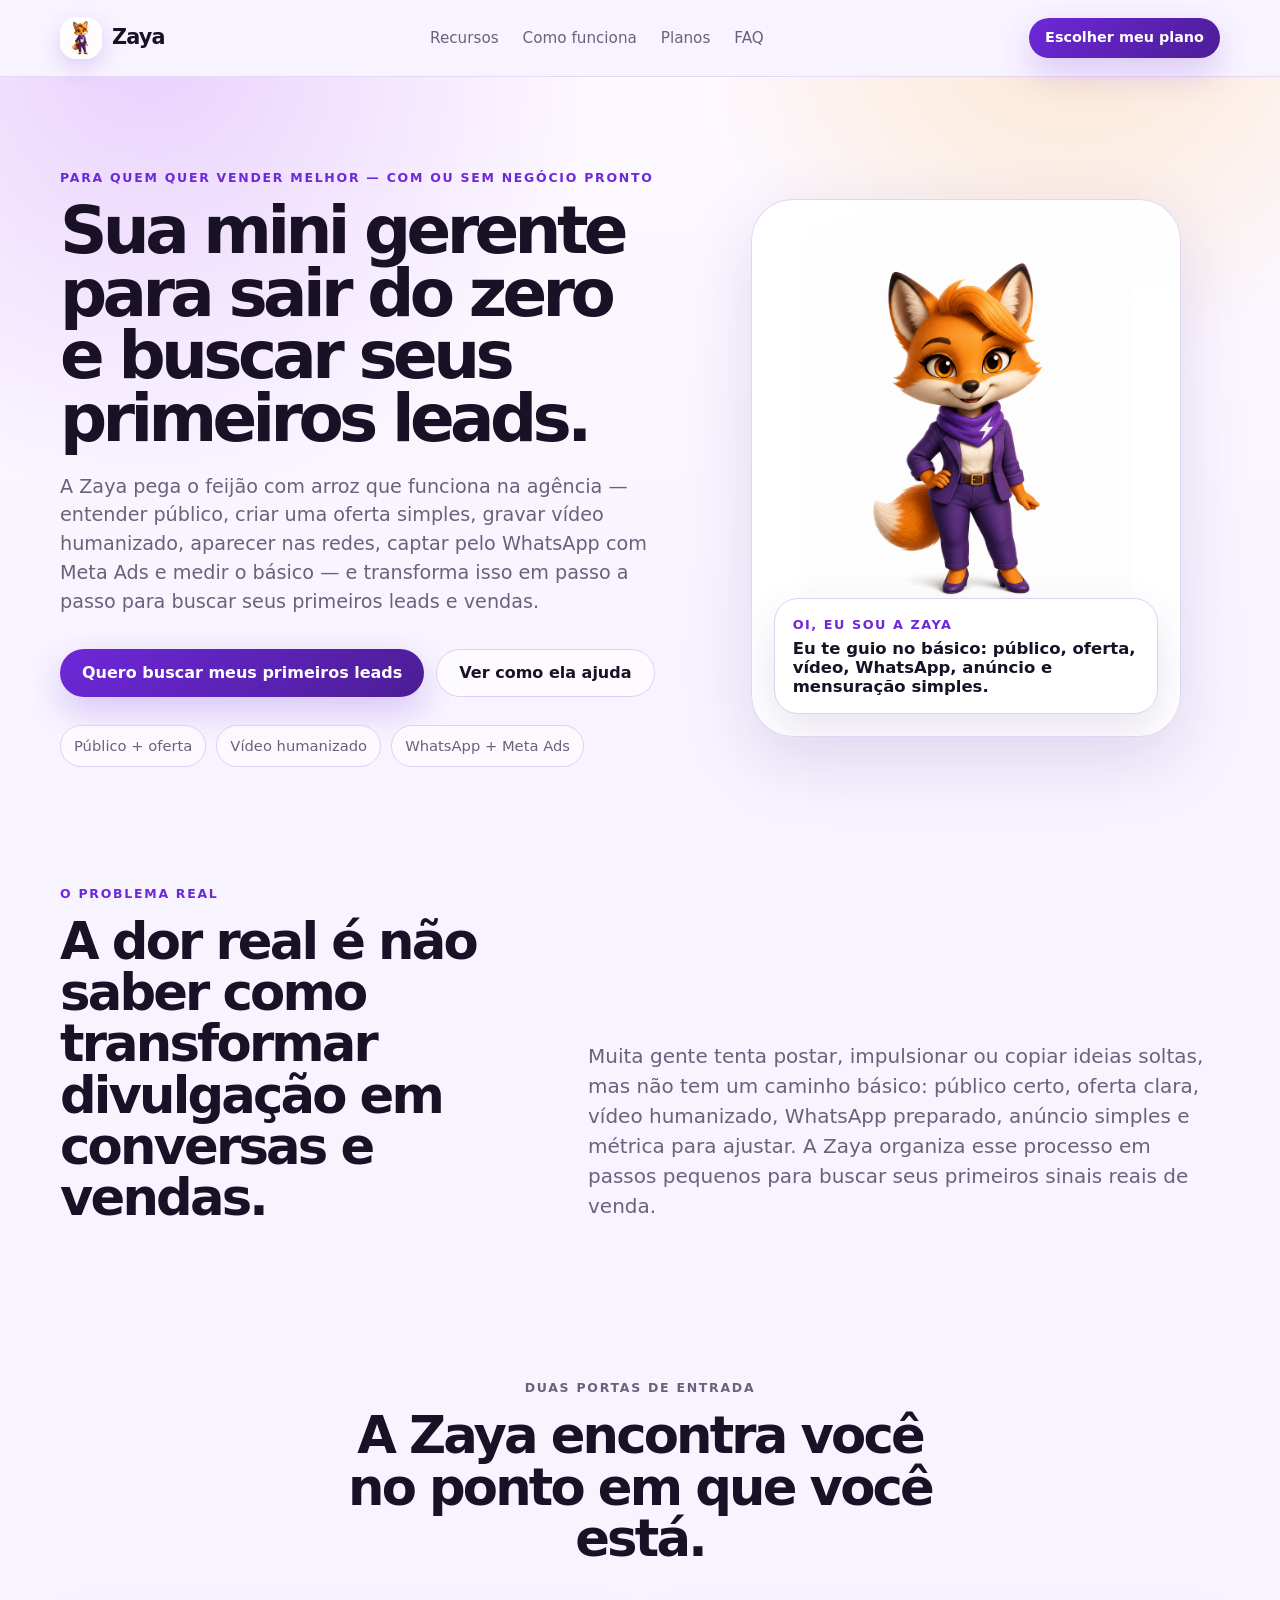
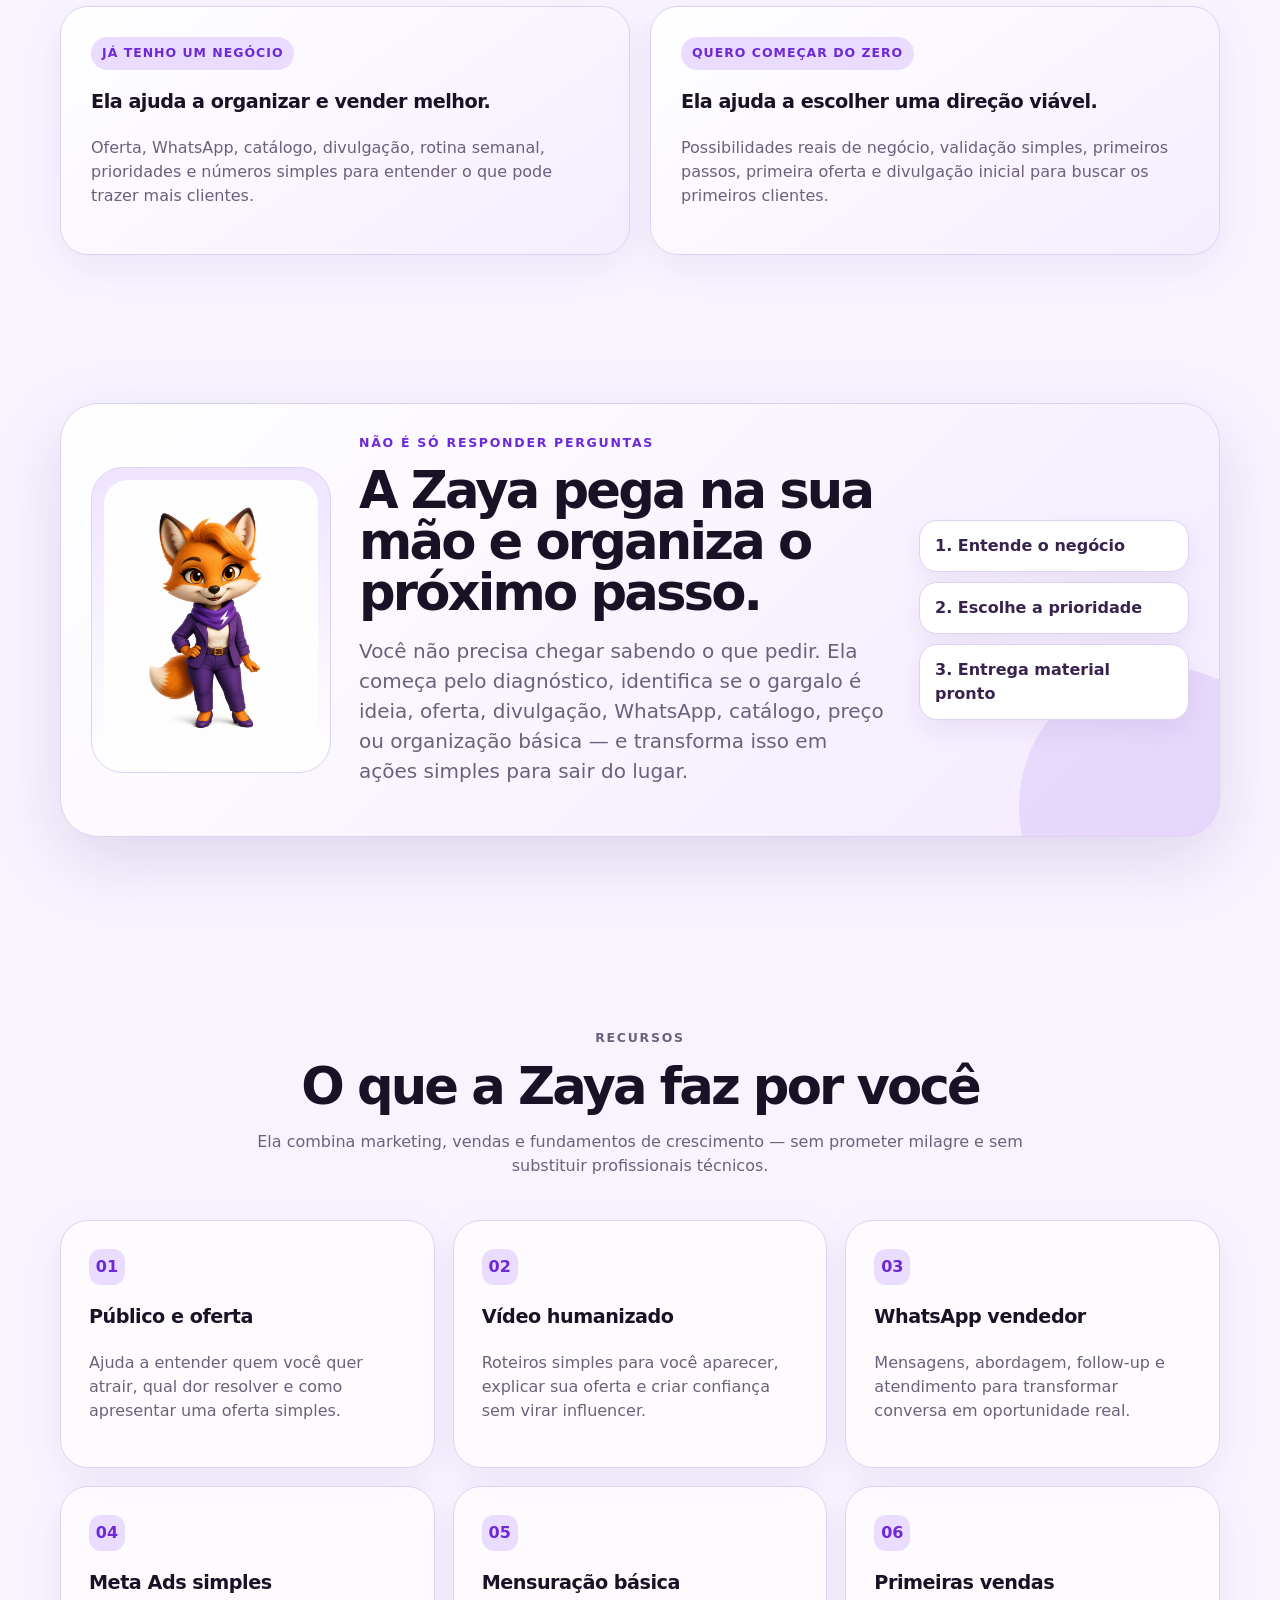
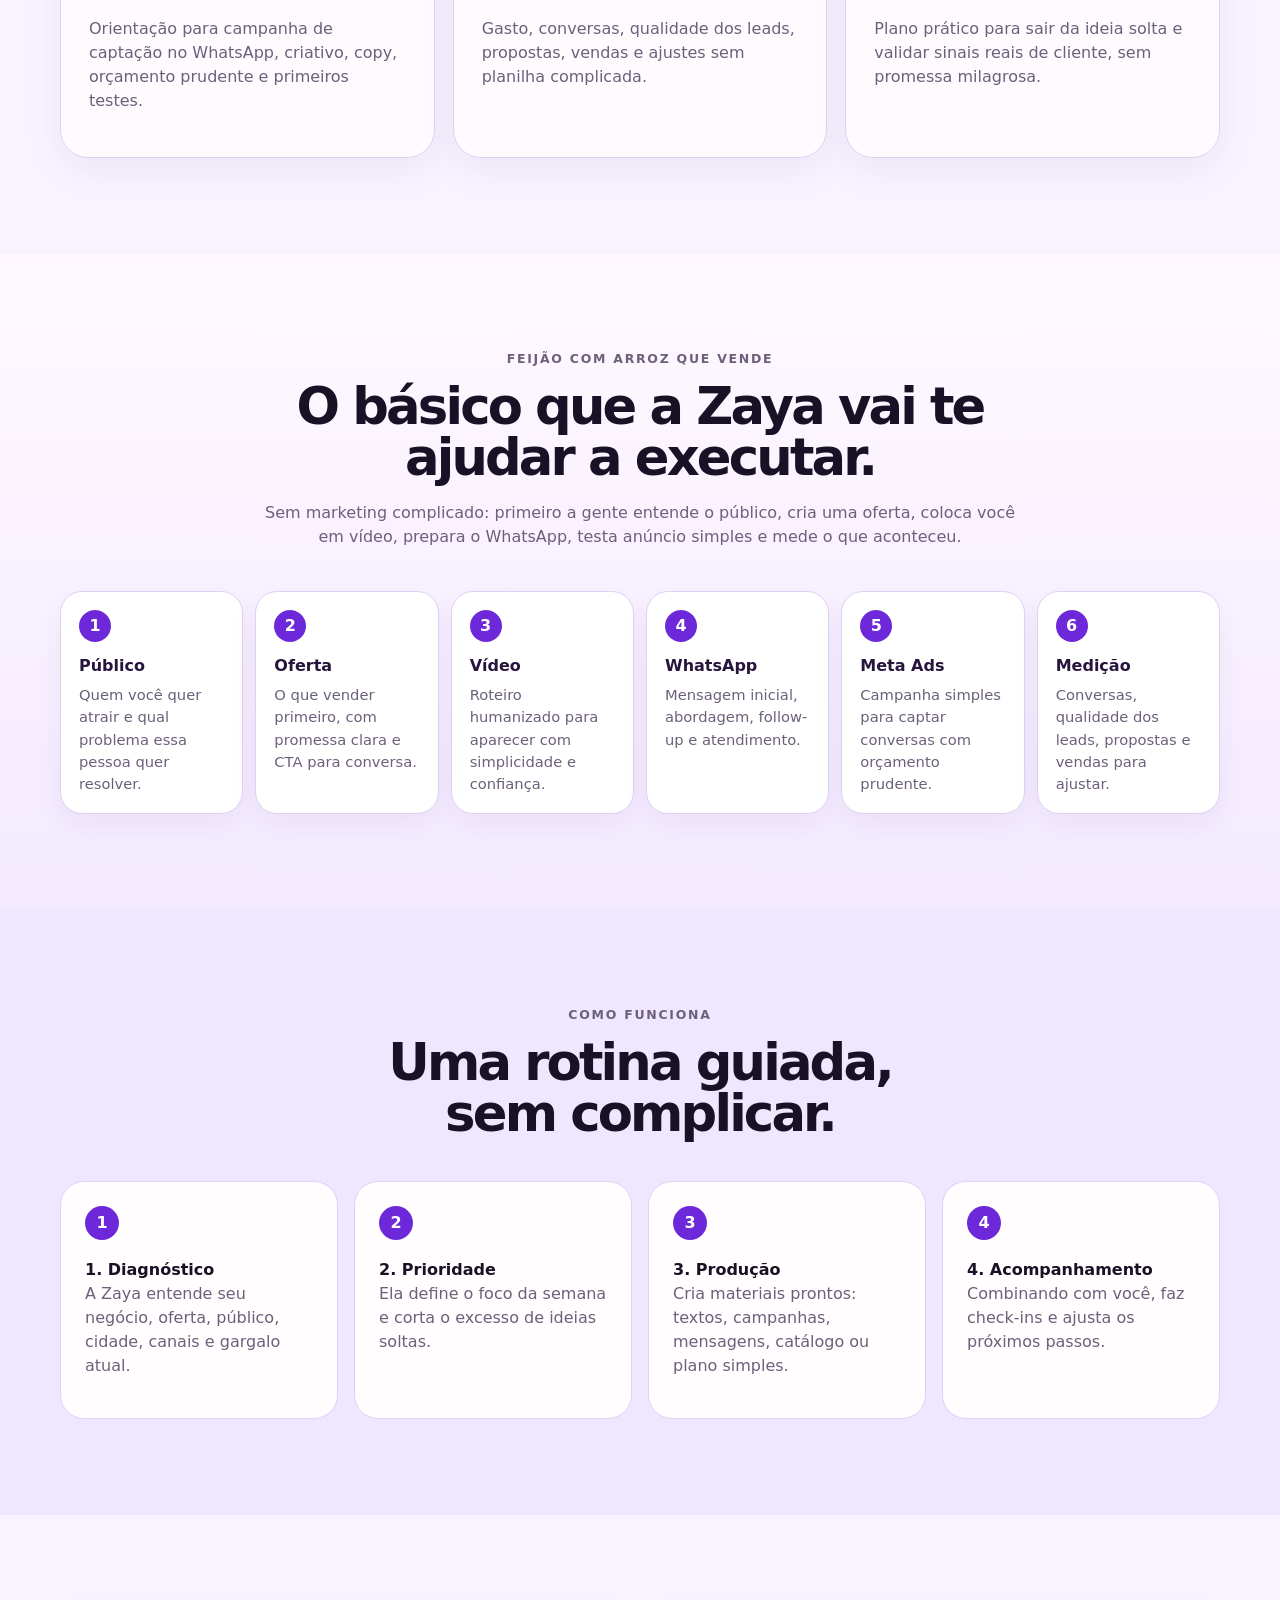
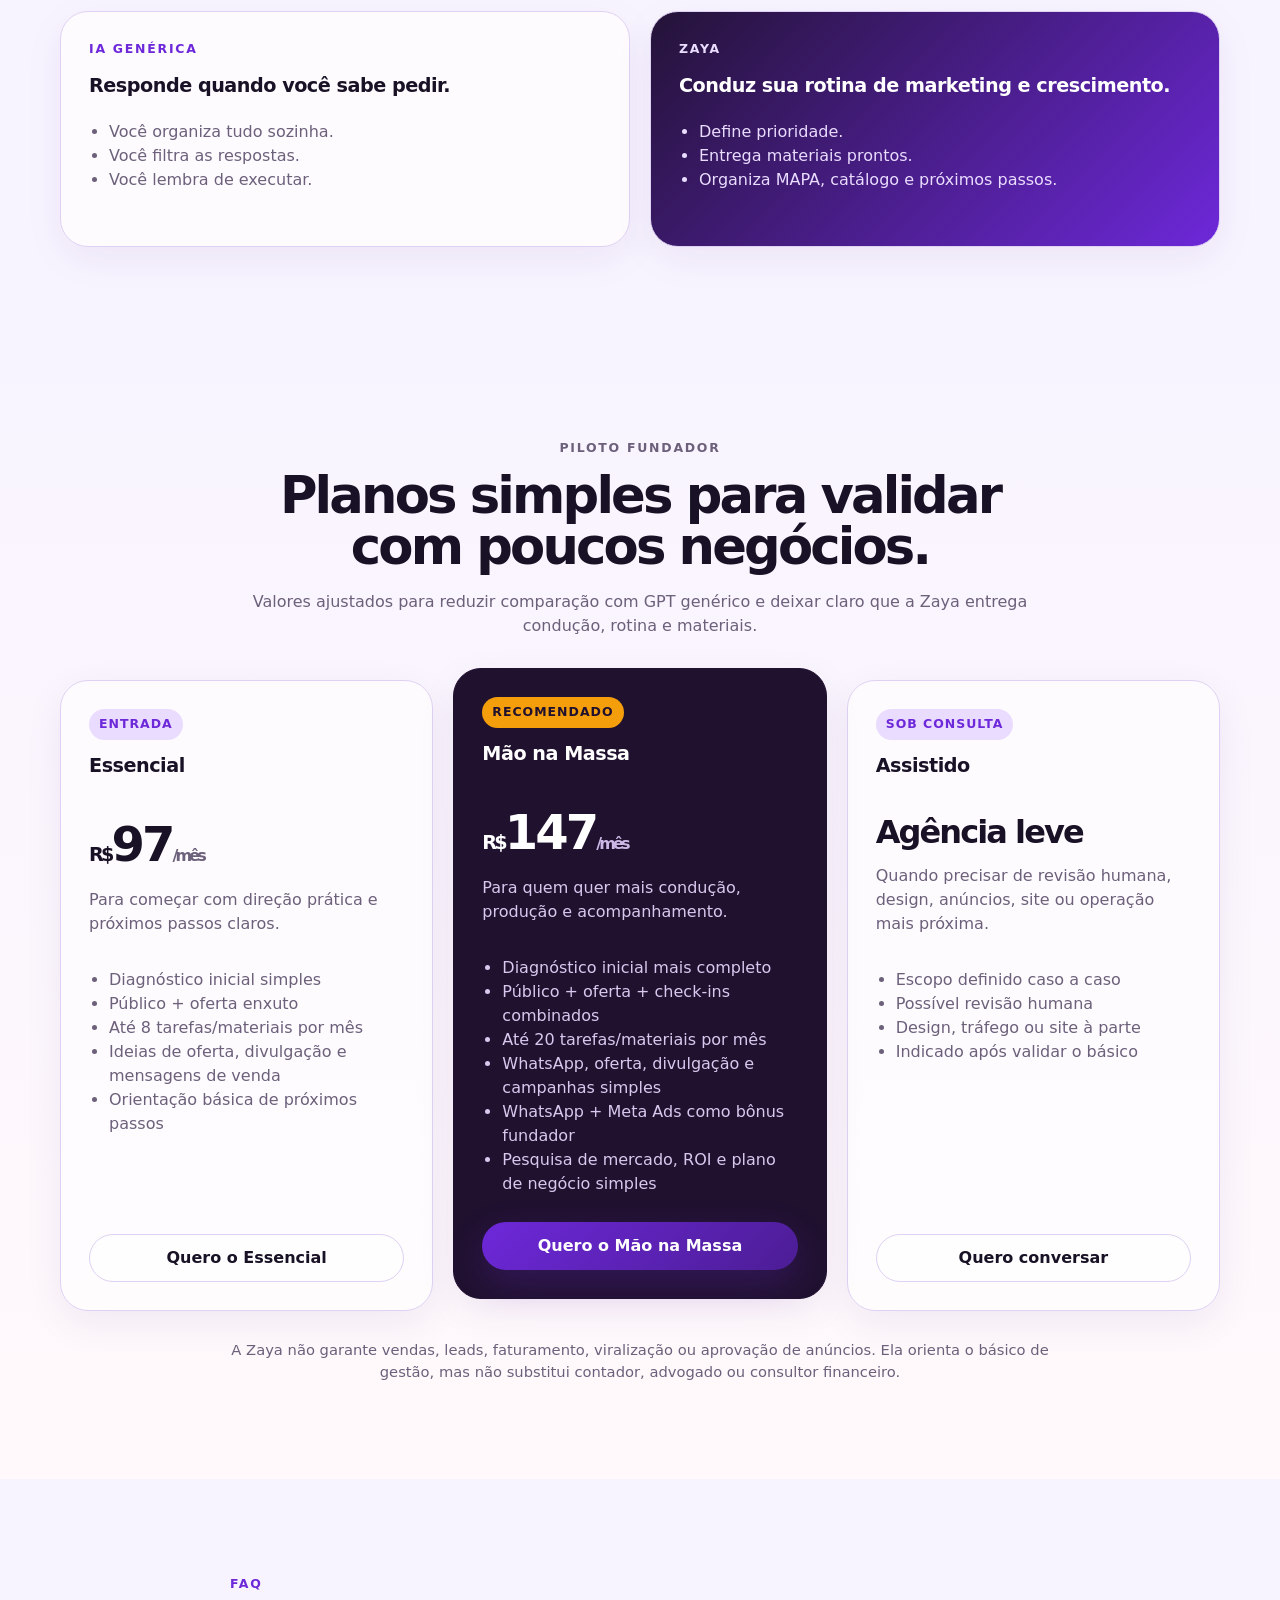
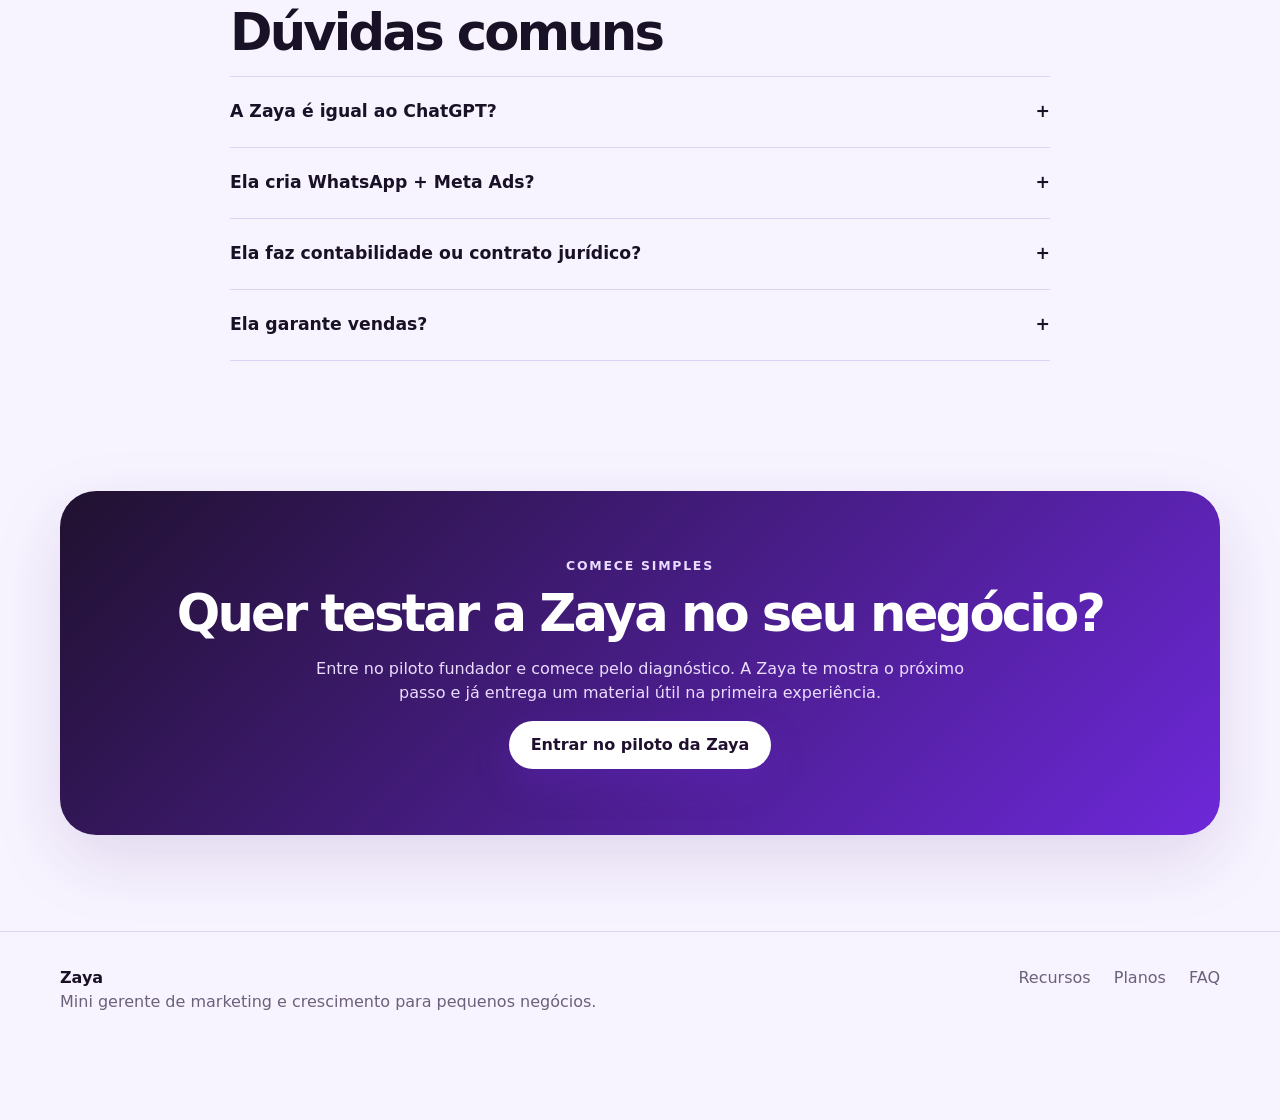
==== commit ce63a065: "V2 roxa com mascote Zaya" ====
--- a/index.html
+++ b/index.html
@@ -69,7 +69,6 @@
         </div>
 
         <div class="product-card mascot-hero" aria-label="Zaya explicando como funciona">
-          <div class="mascot-orbit" aria-hidden="true"></div>
           <div class="mascot-card">
             <img src="assets/zaya-mascote-principal-v2-pocket.png" alt="Mascote da Zaya, mini gerente de marketing" width="420" height="420">
             <div class="speech-card">
@@ -77,8 +76,6 @@
               <strong>Eu te guio no básico: público, oferta, vídeo, WhatsApp, anúncio e mensuração simples.</strong>
             </div>
           </div>
-          <div class="floating-pill one">ROI simples</div>
-          <div class="floating-pill two">Público + oferta</div>
         </div>
       </div>
     </section>
--- a/styles.css
+++ b/styles.css
@@ -23,8 +23,8 @@
 .shell{width:min(var(--max),calc(100% - 40px));margin-inline:auto}.section{padding:96px 0}.header{position:sticky;top:0;z-index:30;background:rgba(248,244,255,.86);backdrop-filter:blur(18px);border-bottom:1px solid rgba(222,209,243,.78)}
 .nav{height:76px;display:flex;align-items:center;justify-content:space-between;gap:22px}.brand{display:flex;align-items:center;gap:10px;font-weight:850;letter-spacing:-.04em;font-size:1.3rem}.brand img{border-radius:16px;box-shadow:0 8px 24px rgba(109,40,217,.20)}
 .desktop-nav{display:flex;gap:24px;color:var(--muted);font-size:.95rem}.desktop-nav a:hover{color:var(--ink)}.btn{display:inline-flex;align-items:center;justify-content:center;min-height:48px;padding:0 22px;border-radius:999px;background:linear-gradient(135deg,var(--accent),#4c1d95);color:#fff;font-weight:780;box-shadow:0 14px 36px rgba(109,40,217,.24);transition:.2s ease}.btn:hover{transform:translateY(-2px);box-shadow:0 18px 46px rgba(109,40,217,.30)}.btn.ghost{background:rgba(255,255,255,.70);color:var(--ink);border:1px solid var(--line);box-shadow:none}.btn-small{min-height:40px;padding-inline:16px;font-size:.9rem}.btn.full{width:100%}
-.hero{position:relative;padding:92px 0 76px;overflow:hidden}.hero:before{content:"";position:absolute;inset:-22% -10% auto -10%;height:760px;background:radial-gradient(circle at 18% 18%,rgba(168,85,247,.24),transparent 32%),radial-gradient(circle at 78% 10%,rgba(245,158,11,.20),transparent 28%),linear-gradient(180deg,#fffaff,rgba(248,244,255,0));z-index:-1}.hero:after{content:"";position:absolute;right:-90px;top:160px;width:260px;height:260px;border-radius:999px;background:rgba(109,40,217,.09);filter:blur(8px);z-index:-1}.hero-grid{display:grid;grid-template-columns:1.02fr .86fr;gap:48px;align-items:center}.eyebrow{text-transform:uppercase;letter-spacing:.14em;font-size:.78rem;font-weight:850;color:var(--accent)}h1,h2,h3,p{margin-top:0}h1{font-size:clamp(2.55rem,5.15vw,4.55rem);line-height:.95;letter-spacing:-.07em;margin-bottom:22px}h2{font-size:clamp(2rem,4vw,3.65rem);line-height:1;letter-spacing:-.055em;margin-bottom:18px}h3{font-size:1.2rem;letter-spacing:-.025em}.lead{font-size:1.2rem;color:var(--muted);max-width:690px}.actions{display:flex;gap:12px;flex-wrap:wrap;margin:32px 0 28px}.proof-row{display:flex;gap:10px;flex-wrap:wrap}.proof-row span{border:1px solid var(--line);background:rgba(255,255,255,.62);border-radius:999px;padding:9px 13px;color:var(--muted);font-size:.92rem}
-.product-card{position:relative;min-height:540px;display:grid;place-items:center}.mascot-hero{isolation:isolate}.mascot-orbit{position:absolute;width:430px;height:430px;border-radius:999px;background:radial-gradient(circle,rgba(168,85,247,.20),rgba(109,40,217,.07) 55%,transparent 70%);z-index:-1}.mascot-card{position:relative;z-index:2;width:min(430px,100%);border:1px solid rgba(222,209,243,.9);background:linear-gradient(145deg,rgba(255,255,255,.88),rgba(246,239,255,.78));border-radius:42px;padding:22px 22px 94px;box-shadow:var(--shadow);overflow:hidden}.mascot-card:before{content:"";position:absolute;inset:auto -70px -80px auto;width:220px;height:220px;background:rgba(245,158,11,.18);border-radius:999px}.mascot-card img{width:min(330px,86%);margin:0 auto;border-radius:34px;object-fit:cover}.speech-card{position:absolute;z-index:4;left:22px;right:22px;bottom:22px;background:#fff;border:1px solid var(--line);border-radius:24px;padding:16px 18px;box-shadow:0 18px 44px rgba(72,35,130,.12)}.speech-card span{display:block;font-size:.8rem;font-weight:900;text-transform:uppercase;letter-spacing:.12em;color:var(--accent);margin-bottom:4px}.speech-card strong{display:block;line-height:1.18;font-size:1.03rem}.phone-frame{width:min(335px,100%);border-radius:42px;background:#171021;padding:18px;box-shadow:var(--shadow),0 35px 90px rgba(25,18,38,.22);border:1px solid rgba(255,255,255,.28)}.mini-phone{display:none;position:absolute;z-index:1;right:-6%;bottom:-9%;width:230px;border-radius:34px;padding:14px}.phone-top{height:50px;background:#28183d;border-radius:24px 24px 12px 12px;color:#fff;display:flex;align-items:center;gap:8px;padding:0 16px}.phone-top span{width:10px;height:10px;border-radius:99px;background:#9fffcb}.phone-top small{margin-left:auto;color:#d9cdf0}.chat-bubble{padding:14px 16px;border-radius:18px;margin:14px 0;font-size:.95rem}.chat-bubble.bot{background:#fbf7ff;color:#241633;border-bottom-left-radius:6px}.chat-bubble.user{background:var(--accent);color:#fff;margin-left:64px;border-bottom-right-radius:6px}.mini-panel{background:linear-gradient(135deg,#fff,#f0e3ff);padding:16px;border-radius:20px;margin-top:14px}.mini-panel p{color:var(--muted);margin-bottom:2px}.mini-panel strong{font-size:1rem}.floating-pill{position:absolute;background:rgba(255,255,255,.88);border:1px solid var(--line);box-shadow:0 16px 38px rgba(72,35,130,.12);border-radius:999px;padding:12px 16px;font-weight:850;color:var(--accent)}.floating-pill.one{left:-2%;top:10%}.floating-pill.two{right:-3%;top:18%}
+.hero{position:relative;padding:92px 0 76px;overflow:hidden}.hero:before{content:"";position:absolute;inset:-22% -10% auto -10%;height:760px;background:radial-gradient(circle at 18% 18%,rgba(168,85,247,.24),transparent 32%),radial-gradient(circle at 78% 10%,rgba(245,158,11,.20),transparent 28%),linear-gradient(180deg,#fffaff,rgba(248,244,255,0));z-index:-1}.hero:after{display:none}.hero-grid{display:grid;grid-template-columns:1.02fr .86fr;gap:48px;align-items:center}.eyebrow{text-transform:uppercase;letter-spacing:.14em;font-size:.78rem;font-weight:850;color:var(--accent)}h1,h2,h3,p{margin-top:0}h1{font-size:clamp(2.55rem,5.15vw,4.55rem);line-height:.95;letter-spacing:-.07em;margin-bottom:22px}h2{font-size:clamp(2rem,4vw,3.65rem);line-height:1;letter-spacing:-.055em;margin-bottom:18px}h3{font-size:1.2rem;letter-spacing:-.025em}.lead{font-size:1.2rem;color:var(--muted);max-width:690px}.actions{display:flex;gap:12px;flex-wrap:wrap;margin:32px 0 28px}.proof-row{display:flex;gap:10px;flex-wrap:wrap}.proof-row span{border:1px solid var(--line);background:rgba(255,255,255,.62);border-radius:999px;padding:9px 13px;color:var(--muted);font-size:.92rem}
+.product-card{position:relative;min-height:540px;display:grid;place-items:center}.mascot-hero{isolation:isolate}.mascot-orbit{display:none}.mascot-card{position:relative;z-index:2;width:min(430px,100%);border:1px solid rgba(222,209,243,.9);background:rgba(255,255,255,.92);border-radius:42px;padding:22px 22px 94px;box-shadow:var(--shadow);overflow:hidden}.mascot-card:before{display:none}.mascot-card img{width:min(330px,86%);margin:0 auto;border-radius:34px;object-fit:cover}.speech-card{position:absolute;z-index:4;left:22px;right:22px;bottom:22px;background:#fff;border:1px solid var(--line);border-radius:24px;padding:16px 18px;box-shadow:0 18px 44px rgba(72,35,130,.12)}.speech-card span{display:block;font-size:.8rem;font-weight:900;text-transform:uppercase;letter-spacing:.12em;color:var(--accent);margin-bottom:4px}.speech-card strong{display:block;line-height:1.18;font-size:1.03rem}.phone-frame{width:min(335px,100%);border-radius:42px;background:#171021;padding:18px;box-shadow:var(--shadow),0 35px 90px rgba(25,18,38,.22);border:1px solid rgba(255,255,255,.28)}.mini-phone{display:none;position:absolute;z-index:1;right:-6%;bottom:-9%;width:230px;border-radius:34px;padding:14px}.phone-top{height:50px;background:#28183d;border-radius:24px 24px 12px 12px;color:#fff;display:flex;align-items:center;gap:8px;padding:0 16px}.phone-top span{width:10px;height:10px;border-radius:99px;background:#9fffcb}.phone-top small{margin-left:auto;color:#d9cdf0}.chat-bubble{padding:14px 16px;border-radius:18px;margin:14px 0;font-size:.95rem}.chat-bubble.bot{background:#fbf7ff;color:#241633;border-bottom-left-radius:6px}.chat-bubble.user{background:var(--accent);color:#fff;margin-left:64px;border-bottom-right-radius:6px}.mini-panel{background:linear-gradient(135deg,#fff,#f0e3ff);padding:16px;border-radius:20px;margin-top:14px}.mini-panel p{color:var(--muted);margin-bottom:2px}.mini-panel strong{font-size:1rem}.floating-pill{display:none}
 .split{display:grid;grid-template-columns:.75fr 1fr;gap:54px;align-items:end}.section-text{font-size:1.25rem;color:var(--muted)}.problem{padding-top:42px}.section-head{text-align:center;max-width:780px;margin:0 auto 42px}.section-head p{color:var(--muted)}.section-head.narrow{max-width:620px}
 .doors{padding-top:42px}.doors-grid{display:grid;grid-template-columns:1fr 1fr;gap:20px}.doors-grid article{background:linear-gradient(145deg,#fff,#f5edff);border:1px solid var(--line);border-radius:var(--radius);padding:30px;box-shadow:0 12px 38px rgba(72,35,130,.07)}.doors-grid span{display:inline-flex;border-radius:999px;background:#eadcff;color:var(--accent);padding:7px 11px;font-size:.78rem;font-weight:900;text-transform:uppercase;letter-spacing:.08em;margin-bottom:18px}.doors-grid p{color:var(--muted)}
 .zaya-guide{padding-top:52px}.guide-card{display:grid;grid-template-columns:240px 1fr 270px;gap:28px;align-items:center;background:linear-gradient(135deg,#fff,#f3eaff);border:1px solid var(--line);border-radius:38px;padding:30px;box-shadow:var(--shadow);position:relative;overflow:hidden}.guide-card:after{content:"";position:absolute;right:-80px;bottom:-110px;width:280px;height:280px;background:rgba(109,40,217,.10);border-radius:999px}.guide-mascot{position:relative;z-index:1;background:linear-gradient(180deg,#efe4ff,#fff);border:1px solid var(--line);border-radius:32px;padding:12px}.guide-mascot img{border-radius:24px;object-fit:cover}.guide-card>div{position:relative;z-index:1}.guide-list{display:grid;gap:10px}.guide-list span{background:#fff;border:1px solid var(--line);border-radius:18px;padding:13px 15px;font-weight:850;color:#38234f;box-shadow:0 10px 26px rgba(72,35,130,.07)}
--- a/styles.css
+++ b/styles.css
@@ -23,8 +23,8 @@
 .shell{width:min(var(--max),calc(100% - 40px));margin-inline:auto}.section{padding:96px 0}.header{position:sticky;top:0;z-index:30;background:rgba(248,244,255,.86);backdrop-filter:blur(18px);border-bottom:1px solid rgba(222,209,243,.78)}
 .nav{height:76px;display:flex;align-items:center;justify-content:space-between;gap:22px}.brand{display:flex;align-items:center;gap:10px;font-weight:850;letter-spacing:-.04em;font-size:1.3rem}.brand img{border-radius:16px;box-shadow:0 8px 24px rgba(109,40,217,.20)}
 .desktop-nav{display:flex;gap:24px;color:var(--muted);font-size:.95rem}.desktop-nav a:hover{color:var(--ink)}.btn{display:inline-flex;align-items:center;justify-content:center;min-height:48px;padding:0 22px;border-radius:999px;background:linear-gradient(135deg,var(--accent),#4c1d95);color:#fff;font-weight:780;box-shadow:0 14px 36px rgba(109,40,217,.24);transition:.2s ease}.btn:hover{transform:translateY(-2px);box-shadow:0 18px 46px rgba(109,40,217,.30)}.btn.ghost{background:rgba(255,255,255,.70);color:var(--ink);border:1px solid var(--line);box-shadow:none}.btn-small{min-height:40px;padding-inline:16px;font-size:.9rem}.btn.full{width:100%}
-.hero{position:relative;padding:92px 0 76px;overflow:hidden}.hero:before{content:"";position:absolute;inset:-22% -10% auto -10%;height:760px;background:radial-gradient(circle at 18% 18%,rgba(168,85,247,.24),transparent 32%),radial-gradient(circle at 78% 10%,rgba(245,158,11,.20),transparent 28%),linear-gradient(180deg,#fffaff,rgba(248,244,255,0));z-index:-1}.hero:after{content:"";position:absolute;right:-90px;top:160px;width:260px;height:260px;border-radius:999px;background:rgba(109,40,217,.09);filter:blur(8px);z-index:-1}.hero-grid{display:grid;grid-template-columns:1.02fr .86fr;gap:48px;align-items:center}.eyebrow{text-transform:uppercase;letter-spacing:.14em;font-size:.78rem;font-weight:850;color:var(--accent)}h1,h2,h3,p{margin-top:0}h1{font-size:clamp(2.55rem,5.15vw,4.55rem);line-height:.95;letter-spacing:-.07em;margin-bottom:22px}h2{font-size:clamp(2rem,4vw,3.65rem);line-height:1;letter-spacing:-.055em;margin-bottom:18px}h3{font-size:1.2rem;letter-spacing:-.025em}.lead{font-size:1.2rem;color:var(--muted);max-width:690px}.actions{display:flex;gap:12px;flex-wrap:wrap;margin:32px 0 28px}.proof-row{display:flex;gap:10px;flex-wrap:wrap}.proof-row span{border:1px solid var(--line);background:rgba(255,255,255,.62);border-radius:999px;padding:9px 13px;color:var(--muted);font-size:.92rem}
-.product-card{position:relative;min-height:540px;display:grid;place-items:center}.mascot-hero{isolation:isolate}.mascot-orbit{position:absolute;width:430px;height:430px;border-radius:999px;background:radial-gradient(circle,rgba(168,85,247,.20),rgba(109,40,217,.07) 55%,transparent 70%);z-index:-1}.mascot-card{position:relative;z-index:2;width:min(430px,100%);border:1px solid rgba(222,209,243,.9);background:linear-gradient(145deg,rgba(255,255,255,.88),rgba(246,239,255,.78));border-radius:42px;padding:22px 22px 94px;box-shadow:var(--shadow);overflow:hidden}.mascot-card:before{content:"";position:absolute;inset:auto -70px -80px auto;width:220px;height:220px;background:rgba(245,158,11,.18);border-radius:999px}.mascot-card img{width:min(330px,86%);margin:0 auto;border-radius:34px;object-fit:cover}.speech-card{position:absolute;z-index:4;left:22px;right:22px;bottom:22px;background:#fff;border:1px solid var(--line);border-radius:24px;padding:16px 18px;box-shadow:0 18px 44px rgba(72,35,130,.12)}.speech-card span{display:block;font-size:.8rem;font-weight:900;text-transform:uppercase;letter-spacing:.12em;color:var(--accent);margin-bottom:4px}.speech-card strong{display:block;line-height:1.18;font-size:1.03rem}.phone-frame{width:min(335px,100%);border-radius:42px;background:#171021;padding:18px;box-shadow:var(--shadow),0 35px 90px rgba(25,18,38,.22);border:1px solid rgba(255,255,255,.28)}.mini-phone{display:none;position:absolute;z-index:1;right:-6%;bottom:-9%;width:230px;border-radius:34px;padding:14px}.phone-top{height:50px;background:#28183d;border-radius:24px 24px 12px 12px;color:#fff;display:flex;align-items:center;gap:8px;padding:0 16px}.phone-top span{width:10px;height:10px;border-radius:99px;background:#9fffcb}.phone-top small{margin-left:auto;color:#d9cdf0}.chat-bubble{padding:14px 16px;border-radius:18px;margin:14px 0;font-size:.95rem}.chat-bubble.bot{background:#fbf7ff;color:#241633;border-bottom-left-radius:6px}.chat-bubble.user{background:var(--accent);color:#fff;margin-left:64px;border-bottom-right-radius:6px}.mini-panel{background:linear-gradient(135deg,#fff,#f0e3ff);padding:16px;border-radius:20px;margin-top:14px}.mini-panel p{color:var(--muted);margin-bottom:2px}.mini-panel strong{font-size:1rem}.floating-pill{position:absolute;background:rgba(255,255,255,.88);border:1px solid var(--line);box-shadow:0 16px 38px rgba(72,35,130,.12);border-radius:999px;padding:12px 16px;font-weight:850;color:var(--accent)}.floating-pill.one{left:-2%;top:10%}.floating-pill.two{right:-3%;top:18%}
+.hero{position:relative;padding:92px 0 76px;overflow:hidden}.hero:before{content:"";position:absolute;inset:-22% -10% auto -10%;height:760px;background:radial-gradient(circle at 18% 18%,rgba(168,85,247,.24),transparent 32%),radial-gradient(circle at 78% 10%,rgba(245,158,11,.20),transparent 28%),linear-gradient(180deg,#fffaff,rgba(248,244,255,0));z-index:-1}.hero:after{display:none}.hero-grid{display:grid;grid-template-columns:1.02fr .86fr;gap:48px;align-items:center}.eyebrow{text-transform:uppercase;letter-spacing:.14em;font-size:.78rem;font-weight:850;color:var(--accent)}h1,h2,h3,p{margin-top:0}h1{font-size:clamp(2.55rem,5.15vw,4.55rem);line-height:.95;letter-spacing:-.07em;margin-bottom:22px}h2{font-size:clamp(2rem,4vw,3.65rem);line-height:1;letter-spacing:-.055em;margin-bottom:18px}h3{font-size:1.2rem;letter-spacing:-.025em}.lead{font-size:1.2rem;color:var(--muted);max-width:690px}.actions{display:flex;gap:12px;flex-wrap:wrap;margin:32px 0 28px}.proof-row{display:flex;gap:10px;flex-wrap:wrap}.proof-row span{border:1px solid var(--line);background:rgba(255,255,255,.62);border-radius:999px;padding:9px 13px;color:var(--muted);font-size:.92rem}
+.product-card{position:relative;min-height:540px;display:grid;place-items:center}.mascot-hero{isolation:isolate}.mascot-orbit{display:none}.mascot-card{position:relative;z-index:2;width:min(430px,100%);border:1px solid rgba(222,209,243,.9);background:rgba(255,255,255,.92);border-radius:42px;padding:22px 22px 94px;box-shadow:var(--shadow);overflow:hidden}.mascot-card:before{display:none}.mascot-card img{width:min(330px,86%);margin:0 auto;border-radius:34px;object-fit:cover}.speech-card{position:absolute;z-index:4;left:22px;right:22px;bottom:22px;background:#fff;border:1px solid var(--line);border-radius:24px;padding:16px 18px;box-shadow:0 18px 44px rgba(72,35,130,.12)}.speech-card span{display:block;font-size:.8rem;font-weight:900;text-transform:uppercase;letter-spacing:.12em;color:var(--accent);margin-bottom:4px}.speech-card strong{display:block;line-height:1.18;font-size:1.03rem}.phone-frame{width:min(335px,100%);border-radius:42px;background:#171021;padding:18px;box-shadow:var(--shadow),0 35px 90px rgba(25,18,38,.22);border:1px solid rgba(255,255,255,.28)}.mini-phone{display:none;position:absolute;z-index:1;right:-6%;bottom:-9%;width:230px;border-radius:34px;padding:14px}.phone-top{height:50px;background:#28183d;border-radius:24px 24px 12px 12px;color:#fff;display:flex;align-items:center;gap:8px;padding:0 16px}.phone-top span{width:10px;height:10px;border-radius:99px;background:#9fffcb}.phone-top small{margin-left:auto;color:#d9cdf0}.chat-bubble{padding:14px 16px;border-radius:18px;margin:14px 0;font-size:.95rem}.chat-bubble.bot{background:#fbf7ff;color:#241633;border-bottom-left-radius:6px}.chat-bubble.user{background:var(--accent);color:#fff;margin-left:64px;border-bottom-right-radius:6px}.mini-panel{background:linear-gradient(135deg,#fff,#f0e3ff);padding:16px;border-radius:20px;margin-top:14px}.mini-panel p{color:var(--muted);margin-bottom:2px}.mini-panel strong{font-size:1rem}.floating-pill{display:none}
 .split{display:grid;grid-template-columns:.75fr 1fr;gap:54px;align-items:end}.section-text{font-size:1.25rem;color:var(--muted)}.problem{padding-top:42px}.section-head{text-align:center;max-width:780px;margin:0 auto 42px}.section-head p{color:var(--muted)}.section-head.narrow{max-width:620px}
 .doors{padding-top:42px}.doors-grid{display:grid;grid-template-columns:1fr 1fr;gap:20px}.doors-grid article{background:linear-gradient(145deg,#fff,#f5edff);border:1px solid var(--line);border-radius:var(--radius);padding:30px;box-shadow:0 12px 38px rgba(72,35,130,.07)}.doors-grid span{display:inline-flex;border-radius:999px;background:#eadcff;color:var(--accent);padding:7px 11px;font-size:.78rem;font-weight:900;text-transform:uppercase;letter-spacing:.08em;margin-bottom:18px}.doors-grid p{color:var(--muted)}
 .zaya-guide{padding-top:52px}.guide-card{display:grid;grid-template-columns:240px 1fr 270px;gap:28px;align-items:center;background:linear-gradient(135deg,#fff,#f3eaff);border:1px solid var(--line);border-radius:38px;padding:30px;box-shadow:var(--shadow);position:relative;overflow:hidden}.guide-card:after{content:"";position:absolute;right:-80px;bottom:-110px;width:280px;height:280px;background:rgba(109,40,217,.10);border-radius:999px}.guide-mascot{position:relative;z-index:1;background:linear-gradient(180deg,#efe4ff,#fff);border:1px solid var(--line);border-radius:32px;padding:12px}.guide-mascot img{border-radius:24px;object-fit:cover}.guide-card>div{position:relative;z-index:1}.guide-list{display:grid;gap:10px}.guide-list span{background:#fff;border:1px solid var(--line);border-radius:18px;padding:13px 15px;font-weight:850;color:#38234f;box-shadow:0 10px 26px rgba(72,35,130,.07)}
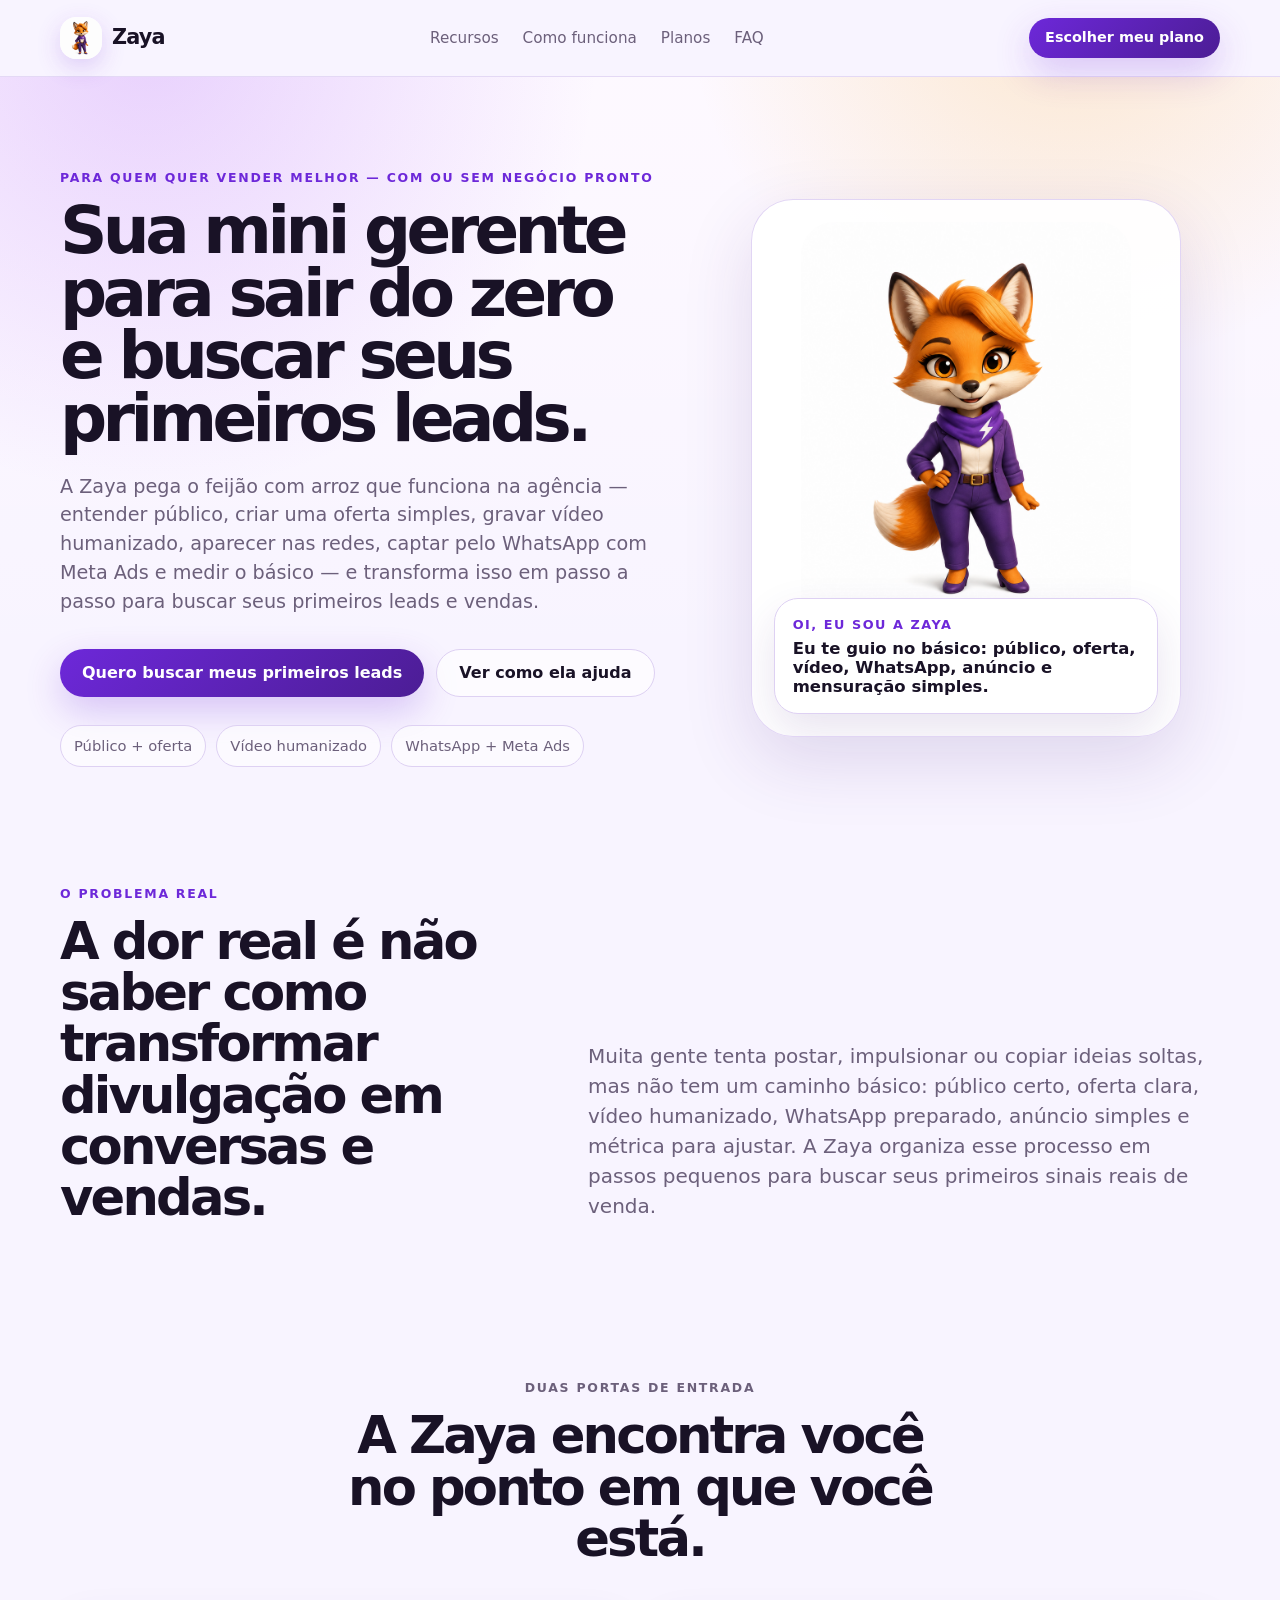
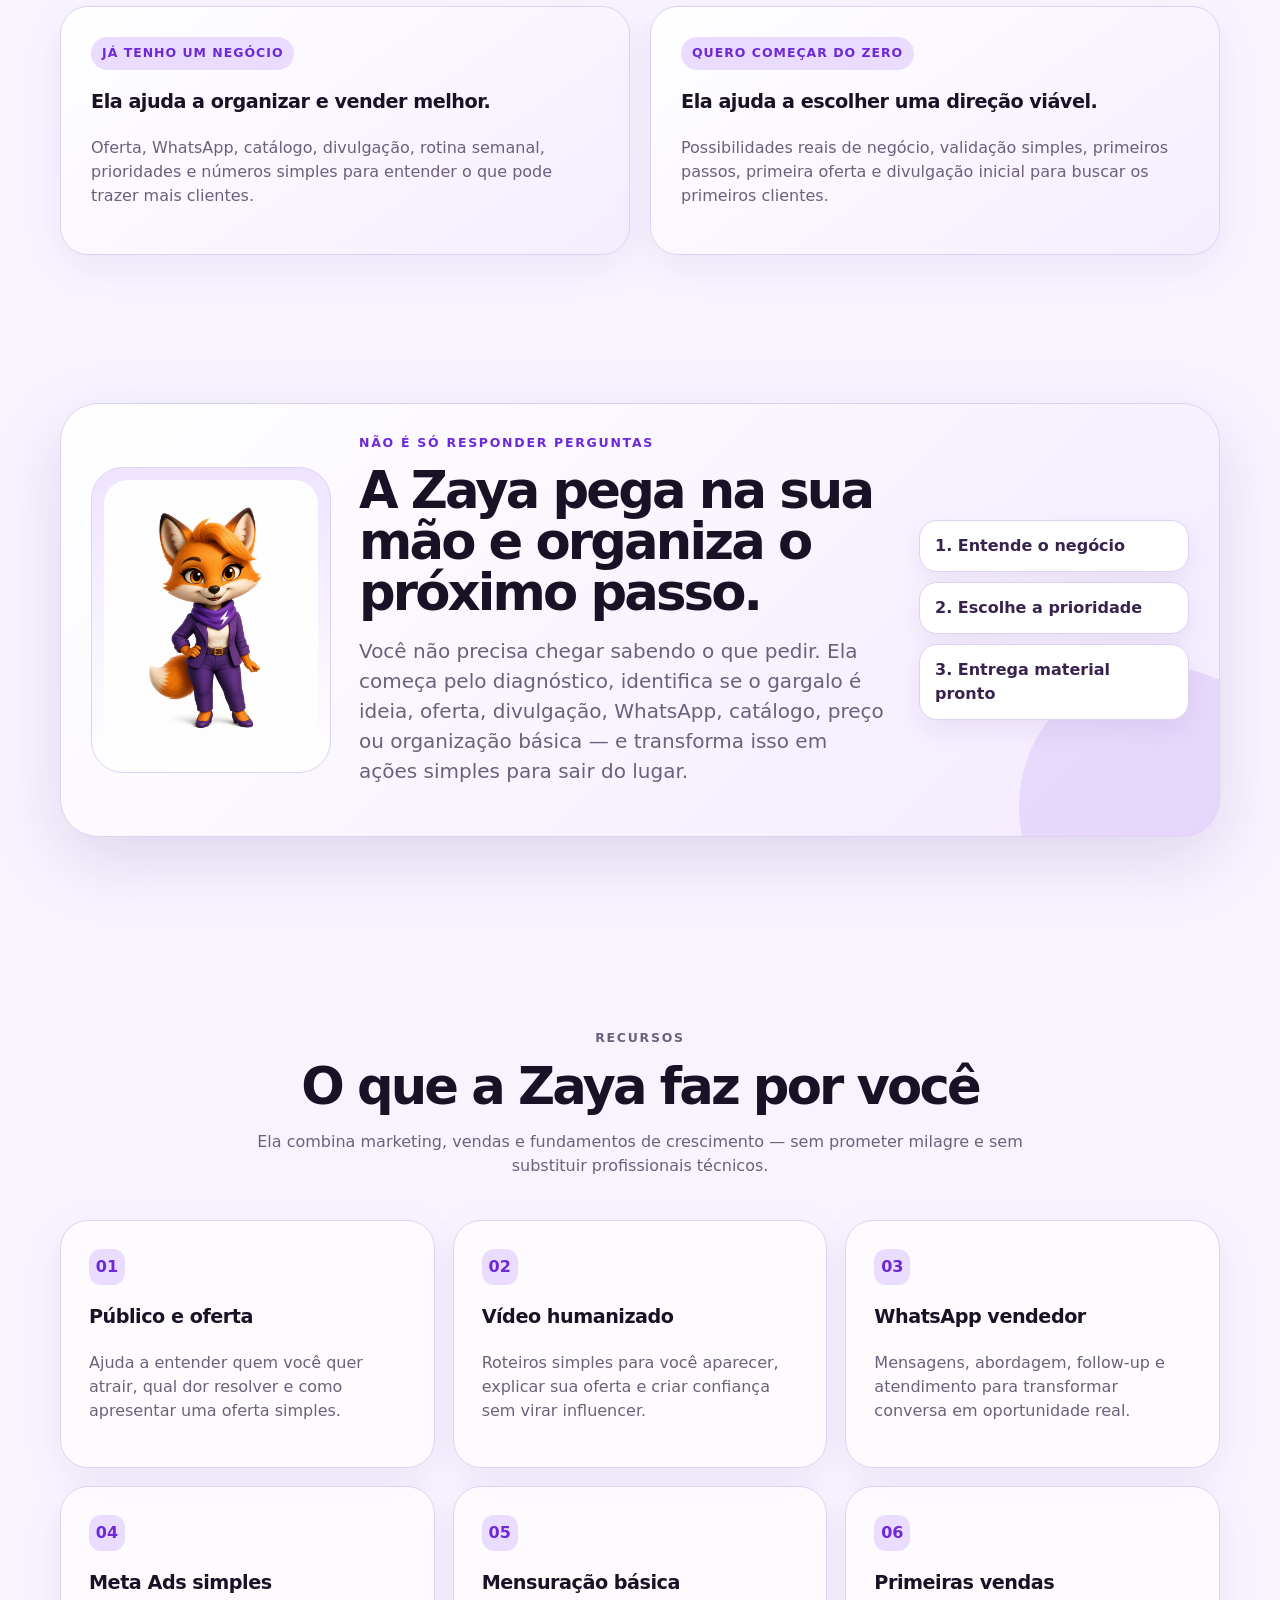
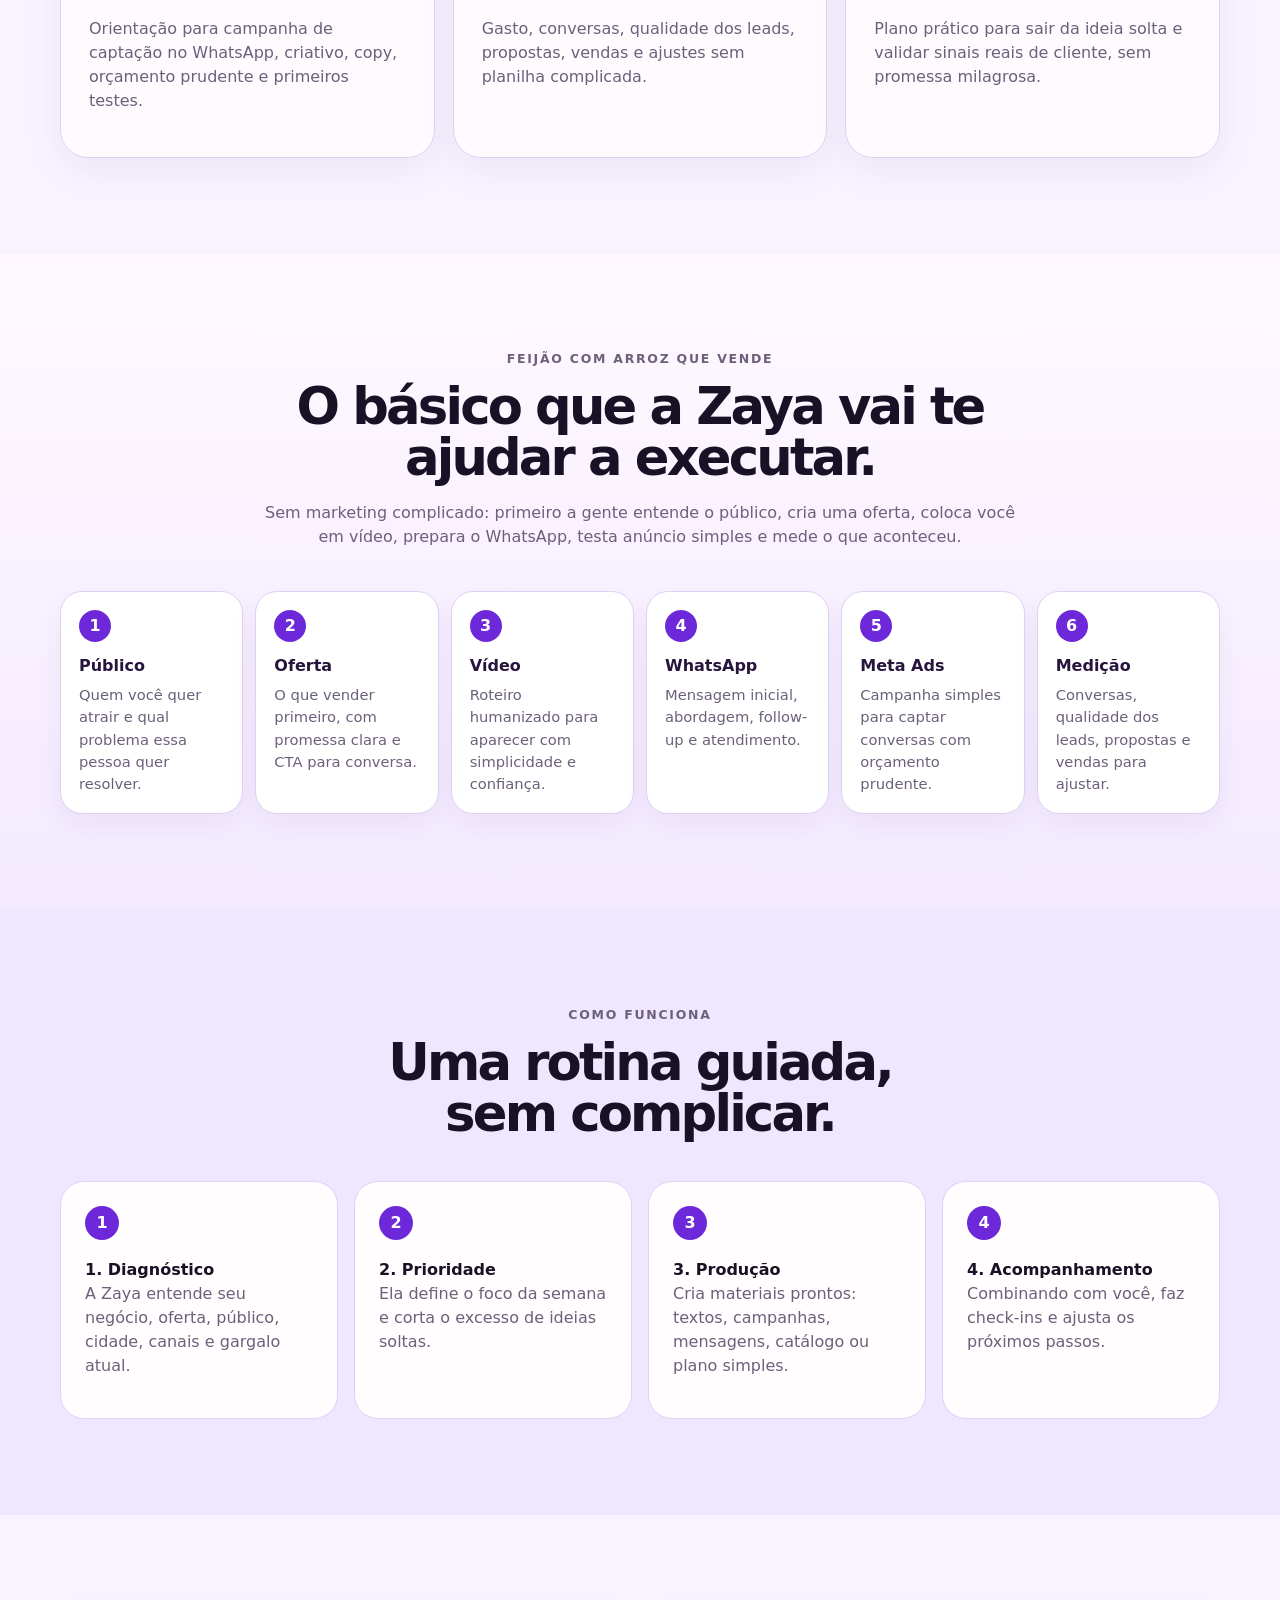
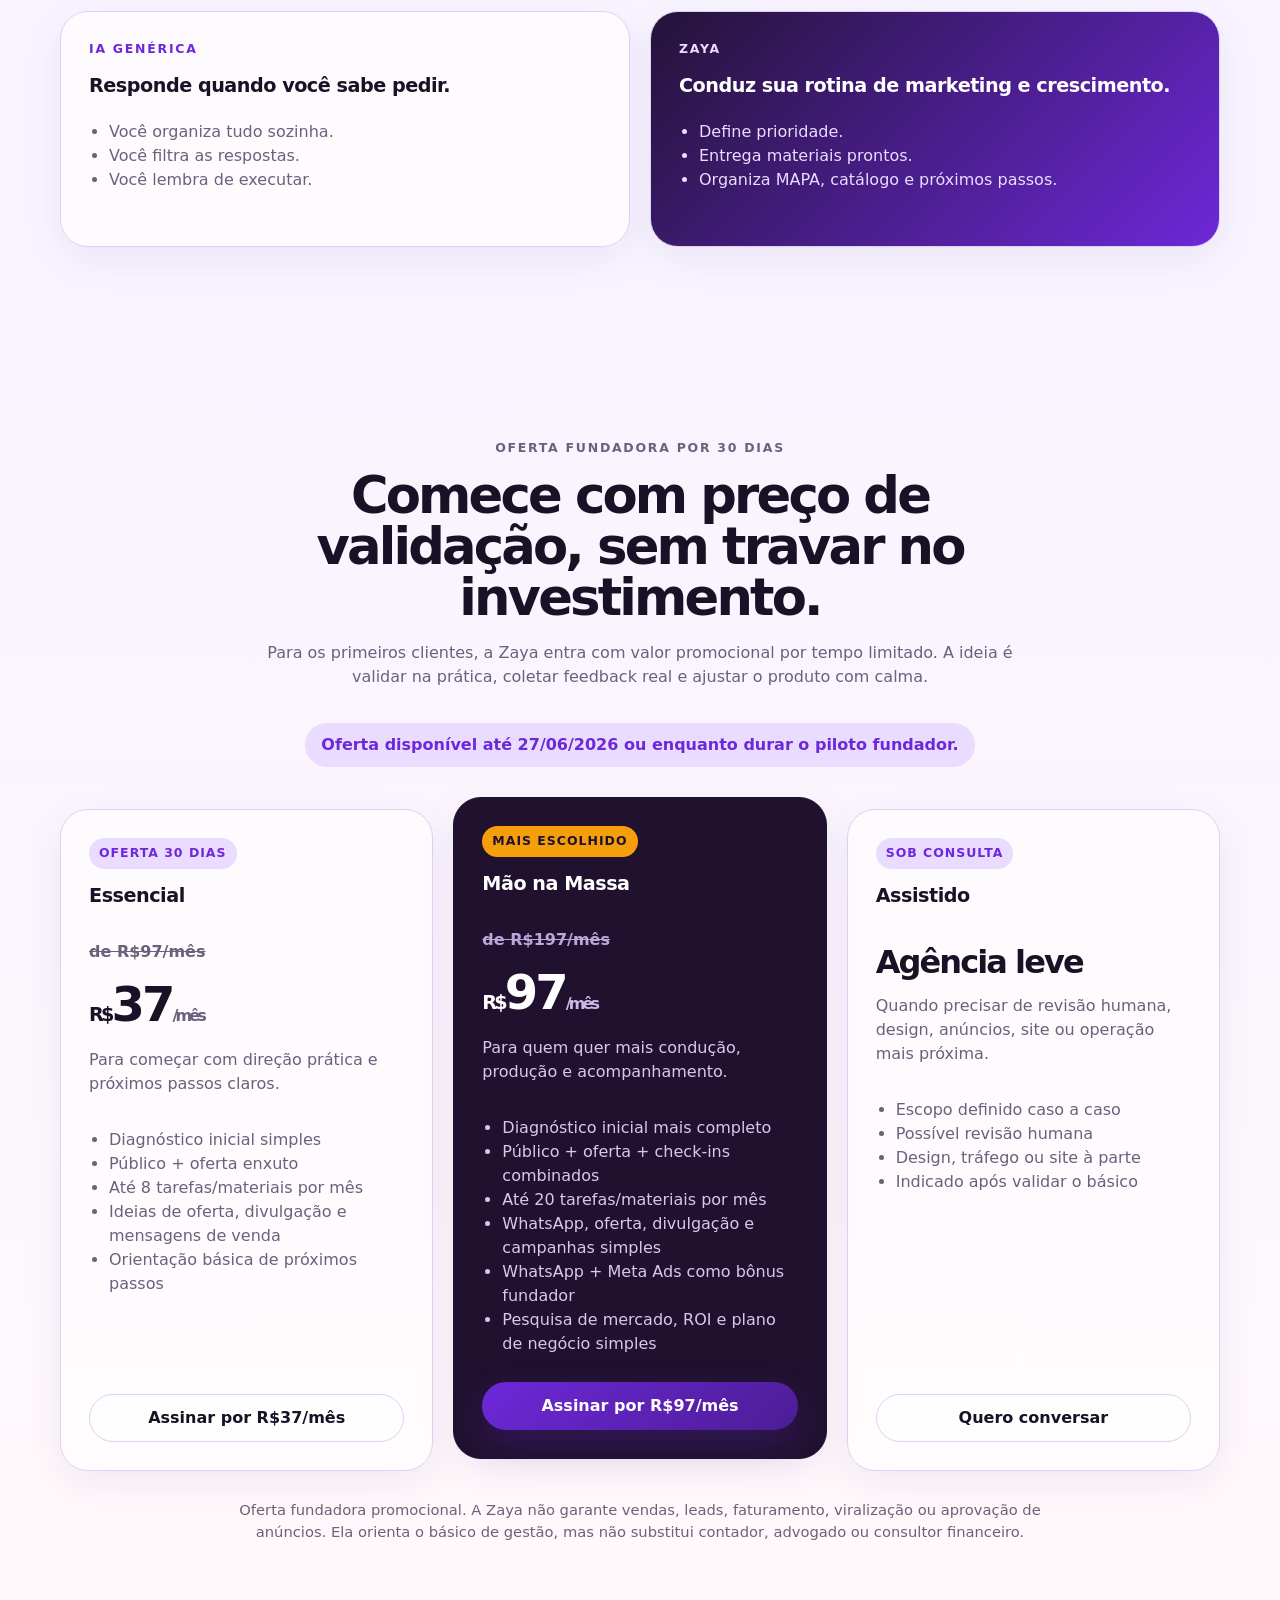
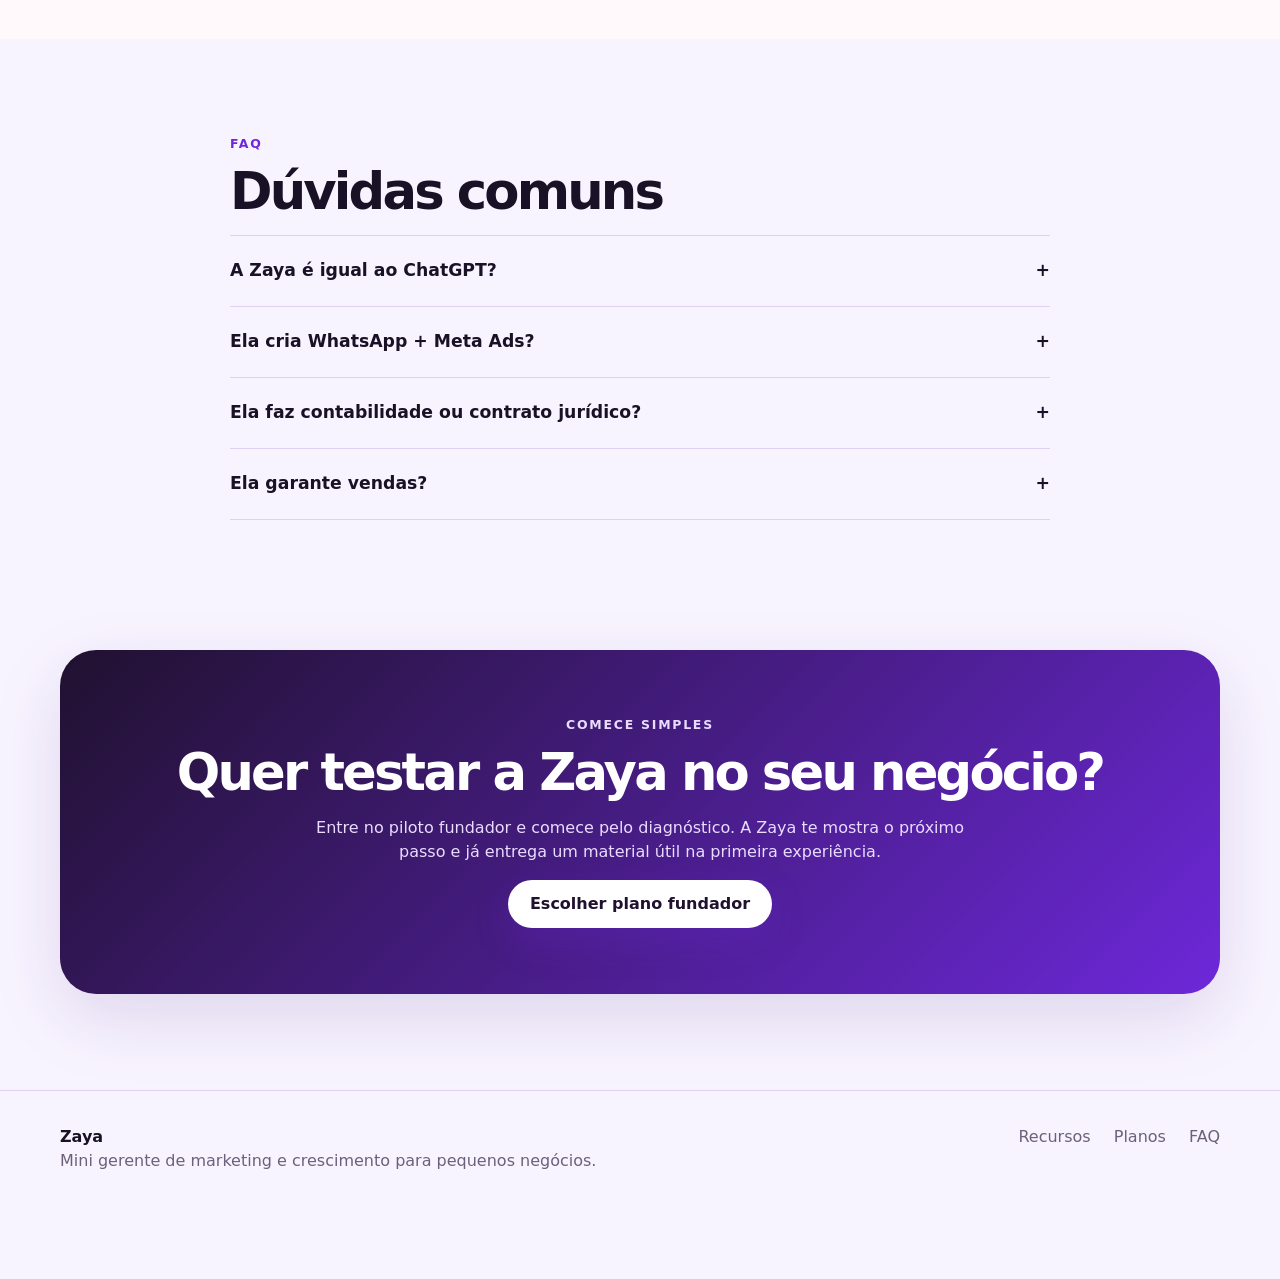
==== commit 1e9ed7ee: "V2 roxa com mascote Zaya" ====
--- a/index.html
+++ b/index.html
@@ -7,6 +7,8 @@
   <meta name="description" content="Zaya é uma mini gerente de marketing e crescimento no Telegram para pequenos negócios: marketing semanal, materiais prontos, WhatsApp + Meta Ads, pesquisa de mercado, ROI, plano de negócio e próximos passos.">
   <meta name="robots" content="index, follow, max-image-preview:large">
   <link rel="canonical" href="https://zaya.agenciacavalheri.com.br/">
+  <link rel="icon" type="image/png" sizes="512x512" href="/favicon.png">
+  <link rel="apple-touch-icon" href="/favicon.png">
   <meta name="theme-color" content="#f7f2ff">
   <meta property="og:type" content="website">
   <meta property="og:title" content="Zaya | Mini gerente de marketing e crescimento">
@@ -25,8 +27,8 @@
     "areaServed": "Brasil",
     "description": "Rotina guiada de marketing e crescimento no Telegram, com plano semanal, materiais prontos, WhatsApp + Meta Ads, pesquisa de mercado, ROI e plano de negócio simples.",
     "offers": [
-      {"@type": "Offer", "name": "Zaya Essencial", "price": "97", "priceCurrency": "BRL", "category": "Assinatura mensal"},
-      {"@type": "Offer", "name": "Zaya Mão na Massa", "price": "147", "priceCurrency": "BRL", "category": "Assinatura mensal"}
+      {"@type": "Offer", "name": "Zaya Essencial — Oferta Fundadora", "price": "37", "priceCurrency": "BRL", "category": "Assinatura mensal promocional"},
+      {"@type": "Offer", "name": "Zaya Mão na Massa — Oferta Fundadora", "price": "97", "priceCurrency": "BRL", "category": "Assinatura mensal promocional"}
     ]
   }
   </script>
@@ -206,15 +208,17 @@
     <section id="planos" class="section plans">
       <div class="shell">
         <div class="section-head">
-          <p class="eyebrow">Piloto fundador</p>
-          <h2>Planos simples para validar com poucos negócios.</h2>
-          <p>Valores ajustados para reduzir comparação com GPT genérico e deixar claro que a Zaya entrega condução, rotina e materiais.</p>
+          <p class="eyebrow">Oferta fundadora por 30 dias</p>
+          <h2>Comece com preço de validação, sem travar no investimento.</h2>
+          <p>Para os primeiros clientes, a Zaya entra com valor promocional por tempo limitado. A ideia é validar na prática, coletar feedback real e ajustar o produto com calma.</p>
+          <div class="offer-banner">Oferta disponível até 27/06/2026 ou enquanto durar o piloto fundador.</div>
         </div>
         <div class="pricing-grid">
           <article class="price-card">
-            <p class="tag">Entrada</p>
+            <p class="tag">Oferta 30 dias</p>
             <h3>Essencial</h3>
-            <p class="price"><span>R$</span>97<small>/mês</small></p>
+            <p class="price-old">de R$97/mês</p>
+            <p class="price"><span>R$</span>37<small>/mês</small></p>
             <p class="desc">Para começar com direção prática e próximos passos claros.</p>
             <ul>
               <li>Diagnóstico inicial simples</li>
@@ -223,13 +227,14 @@
               <li>Ideias de oferta, divulgação e mensagens de venda</li>
               <li>Orientação básica de próximos passos</li>
             </ul>
-            <a class="btn ghost full" href="https://www.asaas.com/c/bhyeyz9qywlgycwf" data-plan="essencial">Quero o Essencial</a>
+            <a class="btn ghost full" href="https://www.asaas.com/c/c8gez51l91ijf9rj" data-plan="essencial-oferta-37">Assinar por R$37/mês</a>
           </article>
 
           <article class="price-card featured">
-            <p class="tag">Recomendado</p>
+            <p class="tag">Mais escolhido</p>
             <h3>Mão na Massa</h3>
-            <p class="price"><span>R$</span>147<small>/mês</small></p>
+            <p class="price-old">de R$197/mês</p>
+            <p class="price"><span>R$</span>97<small>/mês</small></p>
             <p class="desc">Para quem quer mais condução, produção e acompanhamento.</p>
             <ul>
               <li>Diagnóstico inicial mais completo</li>
@@ -239,7 +244,7 @@
               <li>WhatsApp + Meta Ads como bônus fundador</li>
               <li>Pesquisa de mercado, ROI e plano de negócio simples</li>
             </ul>
-            <a class="btn full" href="https://www.asaas.com/c/weqsu34cctbdsboy" data-plan="mao-na-massa">Quero o Mão na Massa</a>
+            <a class="btn full" href="https://www.asaas.com/c/xcqsgqno8u51ytjz" data-plan="mao-na-massa-oferta-97">Assinar por R$97/mês</a>
           </article>
 
           <article class="price-card">
@@ -256,7 +261,7 @@
             <a class="btn ghost full" href="https://t.me/ZayaMarketingBot" data-plan="assistido">Quero conversar</a>
           </article>
         </div>
-        <p class="legal-note">A Zaya não garante vendas, leads, faturamento, viralização ou aprovação de anúncios. Ela orienta o básico de gestão, mas não substitui contador, advogado ou consultor financeiro.</p>
+        <p class="legal-note">Oferta fundadora promocional. A Zaya não garante vendas, leads, faturamento, viralização ou aprovação de anúncios. Ela orienta o básico de gestão, mas não substitui contador, advogado ou consultor financeiro.</p>
       </div>
     </section>
 
@@ -282,7 +287,7 @@
         <p class="eyebrow">Comece simples</p>
         <h2>Quer testar a Zaya no seu negócio?</h2>
         <p>Entre no piloto fundador e comece pelo diagnóstico. A Zaya te mostra o próximo passo e já entrega um material útil na primeira experiência.</p>
-        <a class="btn" href="https://t.me/ZayaMarketingBot">Entrar no piloto da Zaya</a>
+        <a class="btn" href="#planos">Escolher plano fundador</a>
       </div>
     </section>
   </main>
--- a/styles.css
+++ b/styles.css
@@ -30,7 +30,7 @@
 .zaya-guide{padding-top:52px}.guide-card{display:grid;grid-template-columns:240px 1fr 270px;gap:28px;align-items:center;background:linear-gradient(135deg,#fff,#f3eaff);border:1px solid var(--line);border-radius:38px;padding:30px;box-shadow:var(--shadow);position:relative;overflow:hidden}.guide-card:after{content:"";position:absolute;right:-80px;bottom:-110px;width:280px;height:280px;background:rgba(109,40,217,.10);border-radius:999px}.guide-mascot{position:relative;z-index:1;background:linear-gradient(180deg,#efe4ff,#fff);border:1px solid var(--line);border-radius:32px;padding:12px}.guide-mascot img{border-radius:24px;object-fit:cover}.guide-card>div{position:relative;z-index:1}.guide-list{display:grid;gap:10px}.guide-list span{background:#fff;border:1px solid var(--line);border-radius:18px;padding:13px 15px;font-weight:850;color:#38234f;box-shadow:0 10px 26px rgba(72,35,130,.07)}
 .feature-grid{display:grid;grid-template-columns:repeat(3,1fr);gap:18px}.feature-grid article,.compare-card,.price-card{background:rgba(255,253,255,.82);border:1px solid var(--line);border-radius:var(--radius);padding:28px;box-shadow:0 12px 38px rgba(72,35,130,.07)}.feature-grid span{display:inline-flex;width:36px;height:36px;border-radius:12px;background:#eadcff;color:var(--accent);align-items:center;justify-content:center;font-weight:900;margin-bottom:18px}.feature-grid p,.timeline p,.compare-card li,.price-card li,.desc,.legal-note,.faq-a,.footer p{color:var(--muted)}
 .method{background:linear-gradient(180deg,#fff9ff,#f3eaff)}.method-grid{display:grid;grid-template-columns:repeat(6,1fr);gap:12px}.method-grid div{background:#fff;border:1px solid var(--line);border-radius:22px;padding:18px;box-shadow:0 10px 28px rgba(72,35,130,.06)}.method-grid strong{display:flex;width:32px;height:32px;border-radius:99px;background:var(--accent);color:#fff;align-items:center;justify-content:center;margin-bottom:12px}.method-grid span{display:block;font-weight:900;color:#27153d;margin-bottom:6px}.method-grid p{font-size:.92rem;color:var(--muted);margin:0}
-.soft{background:var(--surface-2)}.timeline{display:grid;grid-template-columns:repeat(4,1fr);gap:16px;counter-reset:step}.timeline div{background:var(--surface);border:1px solid var(--line);border-radius:24px;padding:24px;position:relative}.timeline div:before{counter-increment:step;content:counter(step);display:flex;width:34px;height:34px;border-radius:99px;background:var(--accent);color:#fff;align-items:center;justify-content:center;font-weight:850;margin-bottom:18px}.compare-grid{display:grid;grid-template-columns:1fr 1fr;gap:20px}.compare-card ul,.price-card ul{padding-left:20px;margin-bottom:26px}.compare-card.accent{background:linear-gradient(135deg,#241337,#6d28d9);color:#fff}.compare-card.accent .eyebrow,.compare-card.accent li{color:#eadcff}.plans{background:linear-gradient(180deg,#f8f4ff,#fff9fb)}.pricing-grid{display:grid;grid-template-columns:repeat(3,1fr);gap:20px;align-items:stretch}.price-card{display:flex;flex-direction:column}.price-card.featured{background:#20112f;color:#fff;transform:translateY(-12px);border-color:#20112f}.price-card.featured .desc,.price-card.featured li{color:#d9c8ee}.price-card.featured .tag{background:var(--accent-3);color:#20112f}.tag{display:inline-flex;width:max-content;border-radius:999px;background:#eadcff;color:var(--accent);padding:6px 10px;font-size:.78rem;font-weight:900;text-transform:uppercase;letter-spacing:.08em}.price{font-size:3rem;font-weight:900;letter-spacing:-.06em;margin:8px 0}.price span{font-size:1.2rem}.price small{font-size:1rem;color:var(--muted)}.price.custom{font-size:2rem}.price-card.featured .price small{color:#ccb8e6}.price-card .btn{margin-top:auto}.legal-note{text-align:center;max-width:840px;margin:28px auto 0;font-size:.92rem}.faq .narrow{max-width:820px}.faq-list{border-top:1px solid var(--line)}.faq-q{width:100%;background:transparent;border:0;border-bottom:1px solid var(--line);padding:22px 0;text-align:left;font:inherit;font-weight:850;font-size:1.08rem;color:var(--ink);display:flex;justify-content:space-between;cursor:pointer}.faq-a{display:none;padding:0 0 22px}.faq-q[aria-expanded="true"]+.faq-a{display:block}.final{padding-top:34px}.final-box{text-align:center;background:linear-gradient(135deg,#20112f,#6d28d9);color:#fff;border-radius:36px;padding:66px 28px;box-shadow:var(--shadow)}.final-box p{color:#eadcff;max-width:660px;margin-left:auto;margin-right:auto}.final-box .btn{background:#fff;color:#20112f}.footer{padding:34px 0 90px;border-top:1px solid var(--line)}.footer-grid{display:flex;justify-content:space-between;gap:24px}.footer a{display:inline-block;margin-left:18px;color:var(--muted)}.mobile-cta{display:none}
+.soft{background:var(--surface-2)}.timeline{display:grid;grid-template-columns:repeat(4,1fr);gap:16px;counter-reset:step}.timeline div{background:var(--surface);border:1px solid var(--line);border-radius:24px;padding:24px;position:relative}.timeline div:before{counter-increment:step;content:counter(step);display:flex;width:34px;height:34px;border-radius:99px;background:var(--accent);color:#fff;align-items:center;justify-content:center;font-weight:850;margin-bottom:18px}.compare-grid{display:grid;grid-template-columns:1fr 1fr;gap:20px}.compare-card ul,.price-card ul{padding-left:20px;margin-bottom:26px}.compare-card.accent{background:linear-gradient(135deg,#241337,#6d28d9);color:#fff}.compare-card.accent .eyebrow,.compare-card.accent li{color:#eadcff}.plans{background:linear-gradient(180deg,#f8f4ff,#fff9fb)}.pricing-grid{display:grid;grid-template-columns:repeat(3,1fr);gap:20px;align-items:stretch}.price-card{display:flex;flex-direction:column}.price-card.featured{background:#20112f;color:#fff;transform:translateY(-12px);border-color:#20112f}.price-card.featured .desc,.price-card.featured li{color:#d9c8ee}.price-card.featured .tag{background:var(--accent-3);color:#20112f}.tag{display:inline-flex;width:max-content;border-radius:999px;background:#eadcff;color:var(--accent);padding:6px 10px;font-size:.78rem;font-weight:900;text-transform:uppercase;letter-spacing:.08em}.offer-banner{display:inline-flex;margin:18px auto 0;padding:10px 16px;border-radius:999px;background:#eadcff;color:var(--accent);font-weight:850}.price-old{margin:10px 0 -4px;color:var(--muted);font-weight:800;text-decoration:line-through}.price-card.featured .price-old{color:#bda7da}.price{font-size:3rem;font-weight:900;letter-spacing:-.06em;margin:8px 0}.price span{font-size:1.2rem}.price small{font-size:1rem;color:var(--muted)}.price.custom{font-size:2rem}.price-card.featured .price small{color:#ccb8e6}.price-card .btn{margin-top:auto}.legal-note{text-align:center;max-width:840px;margin:28px auto 0;font-size:.92rem}.faq .narrow{max-width:820px}.faq-list{border-top:1px solid var(--line)}.faq-q{width:100%;background:transparent;border:0;border-bottom:1px solid var(--line);padding:22px 0;text-align:left;font:inherit;font-weight:850;font-size:1.08rem;color:var(--ink);display:flex;justify-content:space-between;cursor:pointer}.faq-a{display:none;padding:0 0 22px}.faq-q[aria-expanded="true"]+.faq-a{display:block}.final{padding-top:34px}.final-box{text-align:center;background:linear-gradient(135deg,#20112f,#6d28d9);color:#fff;border-radius:36px;padding:66px 28px;box-shadow:var(--shadow)}.final-box p{color:#eadcff;max-width:660px;margin-left:auto;margin-right:auto}.final-box .btn{background:#fff;color:#20112f}.footer{padding:34px 0 90px;border-top:1px solid var(--line)}.footer-grid{display:flex;justify-content:space-between;gap:24px}.footer a{display:inline-block;margin-left:18px;color:var(--muted)}.mobile-cta{display:none}
 @media (max-width:1100px){.floating-pill{display:none}.mini-phone{right:-2%;bottom:-10%}}
 @media (max-width:920px){.desktop-nav{display:none}.hero{padding-top:74px}.hero-grid,.split,.compare-grid,.pricing-grid,.doors-grid{grid-template-columns:1fr}.method-grid{grid-template-columns:1fr 1fr}.feature-grid{grid-template-columns:1fr 1fr}.timeline{grid-template-columns:1fr 1fr}.product-card{min-height:560px}.guide-card{grid-template-columns:1fr;text-align:left}.guide-mascot{max-width:220px}.price-card.featured{transform:none}.section{padding:68px 0}h1{font-size:3rem}.footer-grid{display:block}.footer a{margin:12px 18px 0 0}.mobile-cta{display:block;position:fixed;left:0;right:0;bottom:0;padding:12px 18px;background:rgba(248,244,255,.92);backdrop-filter:blur(16px);border-top:1px solid var(--line);z-index:40}.mobile-cta .btn{width:100%}}
 @media (max-width:620px){.shell{width:min(100% - 28px,var(--max))}.method-grid{grid-template-columns:1fr}.nav{height:66px}.btn-small{display:none}h1{font-size:2.32rem}.lead{font-size:1.05rem}.actions .btn{width:100%}.feature-grid,.timeline{grid-template-columns:1fr}.phone-frame{border-radius:34px}.mini-phone{display:none}.mascot-card{padding-bottom:116px}.section-head{text-align:left}.product-card{margin-top:8px;min-height:auto}.guide-card{border-radius:28px;padding:20px}.final-box{border-radius:28px;padding:42px 20px}.section{padding:56px 0}}
--- a/styles.css
+++ b/styles.css
@@ -30,7 +30,7 @@
 .zaya-guide{padding-top:52px}.guide-card{display:grid;grid-template-columns:240px 1fr 270px;gap:28px;align-items:center;background:linear-gradient(135deg,#fff,#f3eaff);border:1px solid var(--line);border-radius:38px;padding:30px;box-shadow:var(--shadow);position:relative;overflow:hidden}.guide-card:after{content:"";position:absolute;right:-80px;bottom:-110px;width:280px;height:280px;background:rgba(109,40,217,.10);border-radius:999px}.guide-mascot{position:relative;z-index:1;background:linear-gradient(180deg,#efe4ff,#fff);border:1px solid var(--line);border-radius:32px;padding:12px}.guide-mascot img{border-radius:24px;object-fit:cover}.guide-card>div{position:relative;z-index:1}.guide-list{display:grid;gap:10px}.guide-list span{background:#fff;border:1px solid var(--line);border-radius:18px;padding:13px 15px;font-weight:850;color:#38234f;box-shadow:0 10px 26px rgba(72,35,130,.07)}
 .feature-grid{display:grid;grid-template-columns:repeat(3,1fr);gap:18px}.feature-grid article,.compare-card,.price-card{background:rgba(255,253,255,.82);border:1px solid var(--line);border-radius:var(--radius);padding:28px;box-shadow:0 12px 38px rgba(72,35,130,.07)}.feature-grid span{display:inline-flex;width:36px;height:36px;border-radius:12px;background:#eadcff;color:var(--accent);align-items:center;justify-content:center;font-weight:900;margin-bottom:18px}.feature-grid p,.timeline p,.compare-card li,.price-card li,.desc,.legal-note,.faq-a,.footer p{color:var(--muted)}
 .method{background:linear-gradient(180deg,#fff9ff,#f3eaff)}.method-grid{display:grid;grid-template-columns:repeat(6,1fr);gap:12px}.method-grid div{background:#fff;border:1px solid var(--line);border-radius:22px;padding:18px;box-shadow:0 10px 28px rgba(72,35,130,.06)}.method-grid strong{display:flex;width:32px;height:32px;border-radius:99px;background:var(--accent);color:#fff;align-items:center;justify-content:center;margin-bottom:12px}.method-grid span{display:block;font-weight:900;color:#27153d;margin-bottom:6px}.method-grid p{font-size:.92rem;color:var(--muted);margin:0}
-.soft{background:var(--surface-2)}.timeline{display:grid;grid-template-columns:repeat(4,1fr);gap:16px;counter-reset:step}.timeline div{background:var(--surface);border:1px solid var(--line);border-radius:24px;padding:24px;position:relative}.timeline div:before{counter-increment:step;content:counter(step);display:flex;width:34px;height:34px;border-radius:99px;background:var(--accent);color:#fff;align-items:center;justify-content:center;font-weight:850;margin-bottom:18px}.compare-grid{display:grid;grid-template-columns:1fr 1fr;gap:20px}.compare-card ul,.price-card ul{padding-left:20px;margin-bottom:26px}.compare-card.accent{background:linear-gradient(135deg,#241337,#6d28d9);color:#fff}.compare-card.accent .eyebrow,.compare-card.accent li{color:#eadcff}.plans{background:linear-gradient(180deg,#f8f4ff,#fff9fb)}.pricing-grid{display:grid;grid-template-columns:repeat(3,1fr);gap:20px;align-items:stretch}.price-card{display:flex;flex-direction:column}.price-card.featured{background:#20112f;color:#fff;transform:translateY(-12px);border-color:#20112f}.price-card.featured .desc,.price-card.featured li{color:#d9c8ee}.price-card.featured .tag{background:var(--accent-3);color:#20112f}.tag{display:inline-flex;width:max-content;border-radius:999px;background:#eadcff;color:var(--accent);padding:6px 10px;font-size:.78rem;font-weight:900;text-transform:uppercase;letter-spacing:.08em}.price{font-size:3rem;font-weight:900;letter-spacing:-.06em;margin:8px 0}.price span{font-size:1.2rem}.price small{font-size:1rem;color:var(--muted)}.price.custom{font-size:2rem}.price-card.featured .price small{color:#ccb8e6}.price-card .btn{margin-top:auto}.legal-note{text-align:center;max-width:840px;margin:28px auto 0;font-size:.92rem}.faq .narrow{max-width:820px}.faq-list{border-top:1px solid var(--line)}.faq-q{width:100%;background:transparent;border:0;border-bottom:1px solid var(--line);padding:22px 0;text-align:left;font:inherit;font-weight:850;font-size:1.08rem;color:var(--ink);display:flex;justify-content:space-between;cursor:pointer}.faq-a{display:none;padding:0 0 22px}.faq-q[aria-expanded="true"]+.faq-a{display:block}.final{padding-top:34px}.final-box{text-align:center;background:linear-gradient(135deg,#20112f,#6d28d9);color:#fff;border-radius:36px;padding:66px 28px;box-shadow:var(--shadow)}.final-box p{color:#eadcff;max-width:660px;margin-left:auto;margin-right:auto}.final-box .btn{background:#fff;color:#20112f}.footer{padding:34px 0 90px;border-top:1px solid var(--line)}.footer-grid{display:flex;justify-content:space-between;gap:24px}.footer a{display:inline-block;margin-left:18px;color:var(--muted)}.mobile-cta{display:none}
+.soft{background:var(--surface-2)}.timeline{display:grid;grid-template-columns:repeat(4,1fr);gap:16px;counter-reset:step}.timeline div{background:var(--surface);border:1px solid var(--line);border-radius:24px;padding:24px;position:relative}.timeline div:before{counter-increment:step;content:counter(step);display:flex;width:34px;height:34px;border-radius:99px;background:var(--accent);color:#fff;align-items:center;justify-content:center;font-weight:850;margin-bottom:18px}.compare-grid{display:grid;grid-template-columns:1fr 1fr;gap:20px}.compare-card ul,.price-card ul{padding-left:20px;margin-bottom:26px}.compare-card.accent{background:linear-gradient(135deg,#241337,#6d28d9);color:#fff}.compare-card.accent .eyebrow,.compare-card.accent li{color:#eadcff}.plans{background:linear-gradient(180deg,#f8f4ff,#fff9fb)}.pricing-grid{display:grid;grid-template-columns:repeat(3,1fr);gap:20px;align-items:stretch}.price-card{display:flex;flex-direction:column}.price-card.featured{background:#20112f;color:#fff;transform:translateY(-12px);border-color:#20112f}.price-card.featured .desc,.price-card.featured li{color:#d9c8ee}.price-card.featured .tag{background:var(--accent-3);color:#20112f}.tag{display:inline-flex;width:max-content;border-radius:999px;background:#eadcff;color:var(--accent);padding:6px 10px;font-size:.78rem;font-weight:900;text-transform:uppercase;letter-spacing:.08em}.offer-banner{display:inline-flex;margin:18px auto 0;padding:10px 16px;border-radius:999px;background:#eadcff;color:var(--accent);font-weight:850}.price-old{margin:10px 0 -4px;color:var(--muted);font-weight:800;text-decoration:line-through}.price-card.featured .price-old{color:#bda7da}.price{font-size:3rem;font-weight:900;letter-spacing:-.06em;margin:8px 0}.price span{font-size:1.2rem}.price small{font-size:1rem;color:var(--muted)}.price.custom{font-size:2rem}.price-card.featured .price small{color:#ccb8e6}.price-card .btn{margin-top:auto}.legal-note{text-align:center;max-width:840px;margin:28px auto 0;font-size:.92rem}.faq .narrow{max-width:820px}.faq-list{border-top:1px solid var(--line)}.faq-q{width:100%;background:transparent;border:0;border-bottom:1px solid var(--line);padding:22px 0;text-align:left;font:inherit;font-weight:850;font-size:1.08rem;color:var(--ink);display:flex;justify-content:space-between;cursor:pointer}.faq-a{display:none;padding:0 0 22px}.faq-q[aria-expanded="true"]+.faq-a{display:block}.final{padding-top:34px}.final-box{text-align:center;background:linear-gradient(135deg,#20112f,#6d28d9);color:#fff;border-radius:36px;padding:66px 28px;box-shadow:var(--shadow)}.final-box p{color:#eadcff;max-width:660px;margin-left:auto;margin-right:auto}.final-box .btn{background:#fff;color:#20112f}.footer{padding:34px 0 90px;border-top:1px solid var(--line)}.footer-grid{display:flex;justify-content:space-between;gap:24px}.footer a{display:inline-block;margin-left:18px;color:var(--muted)}.mobile-cta{display:none}
 @media (max-width:1100px){.floating-pill{display:none}.mini-phone{right:-2%;bottom:-10%}}
 @media (max-width:920px){.desktop-nav{display:none}.hero{padding-top:74px}.hero-grid,.split,.compare-grid,.pricing-grid,.doors-grid{grid-template-columns:1fr}.method-grid{grid-template-columns:1fr 1fr}.feature-grid{grid-template-columns:1fr 1fr}.timeline{grid-template-columns:1fr 1fr}.product-card{min-height:560px}.guide-card{grid-template-columns:1fr;text-align:left}.guide-mascot{max-width:220px}.price-card.featured{transform:none}.section{padding:68px 0}h1{font-size:3rem}.footer-grid{display:block}.footer a{margin:12px 18px 0 0}.mobile-cta{display:block;position:fixed;left:0;right:0;bottom:0;padding:12px 18px;background:rgba(248,244,255,.92);backdrop-filter:blur(16px);border-top:1px solid var(--line);z-index:40}.mobile-cta .btn{width:100%}}
 @media (max-width:620px){.shell{width:min(100% - 28px,var(--max))}.method-grid{grid-template-columns:1fr}.nav{height:66px}.btn-small{display:none}h1{font-size:2.32rem}.lead{font-size:1.05rem}.actions .btn{width:100%}.feature-grid,.timeline{grid-template-columns:1fr}.phone-frame{border-radius:34px}.mini-phone{display:none}.mascot-card{padding-bottom:116px}.section-head{text-align:left}.product-card{margin-top:8px;min-height:auto}.guide-card{border-radius:28px;padding:20px}.final-box{border-radius:28px;padding:42px 20px}.section{padding:56px 0}}
